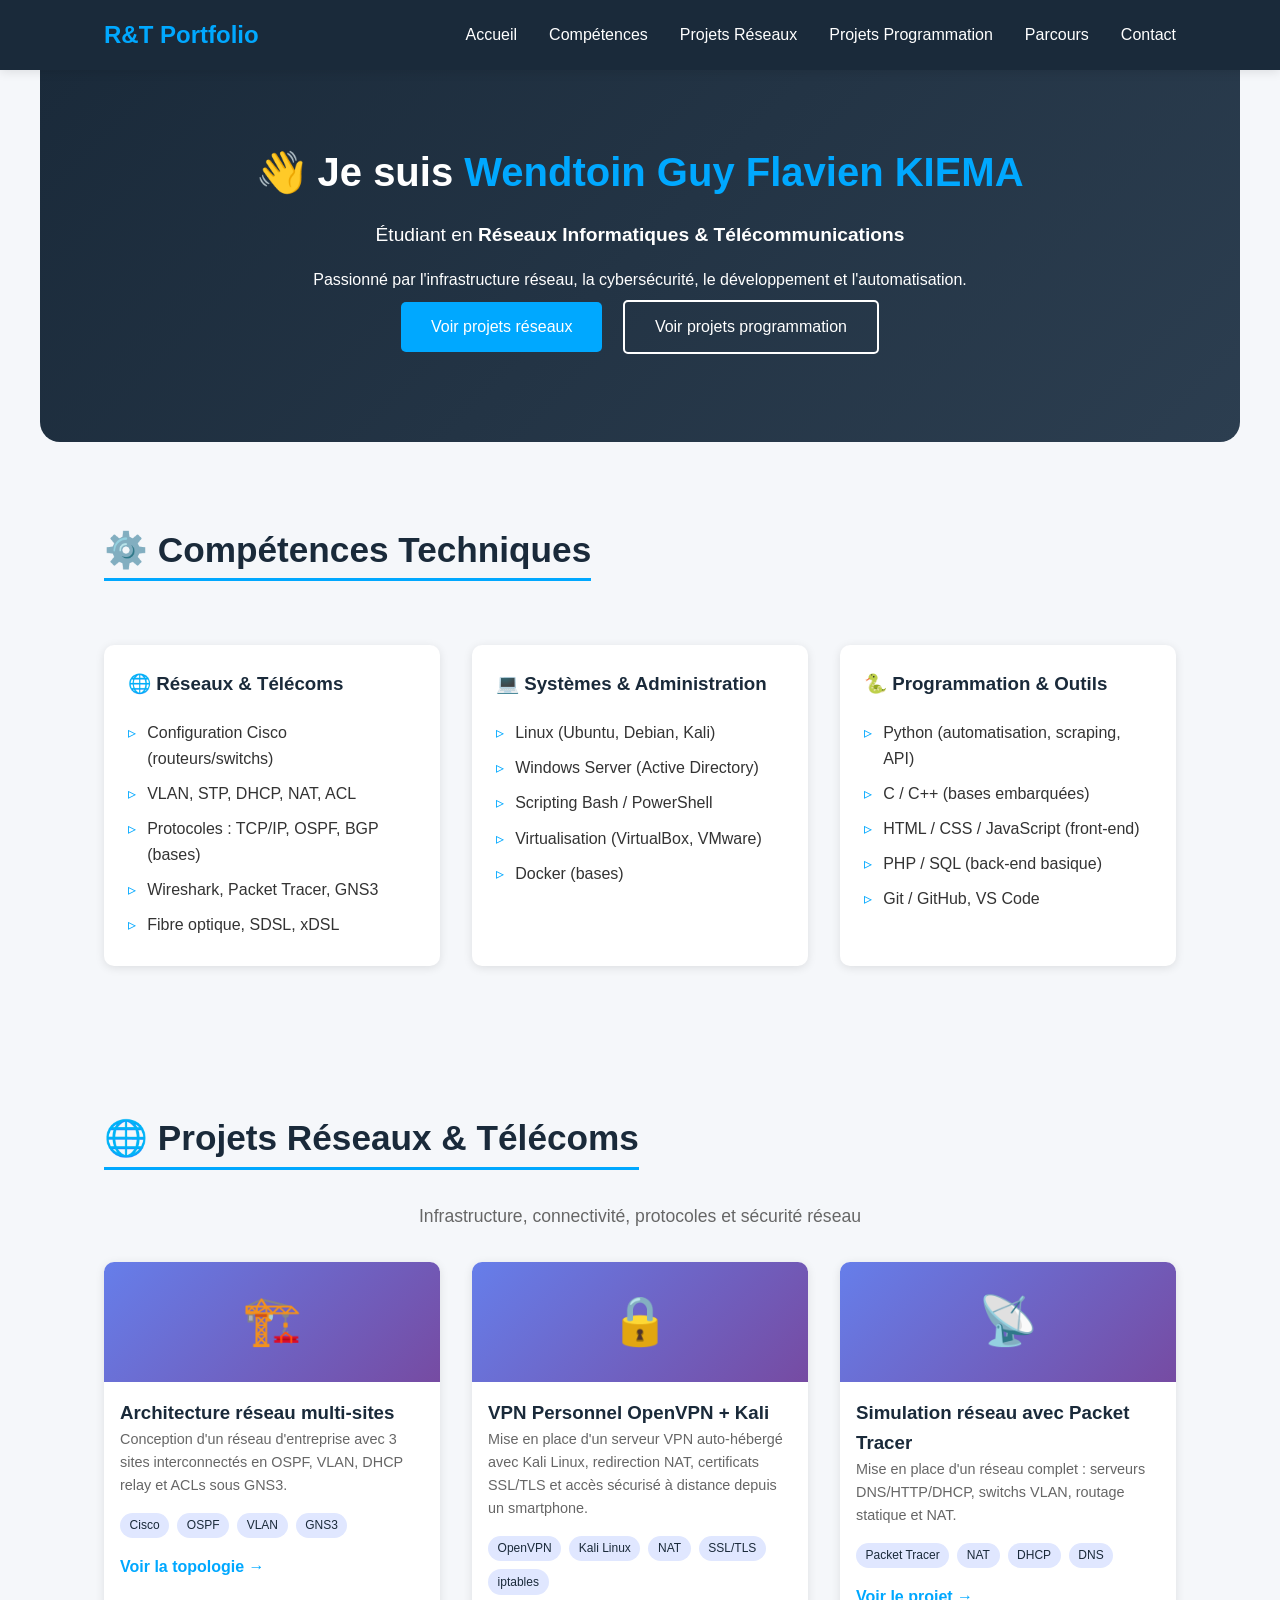
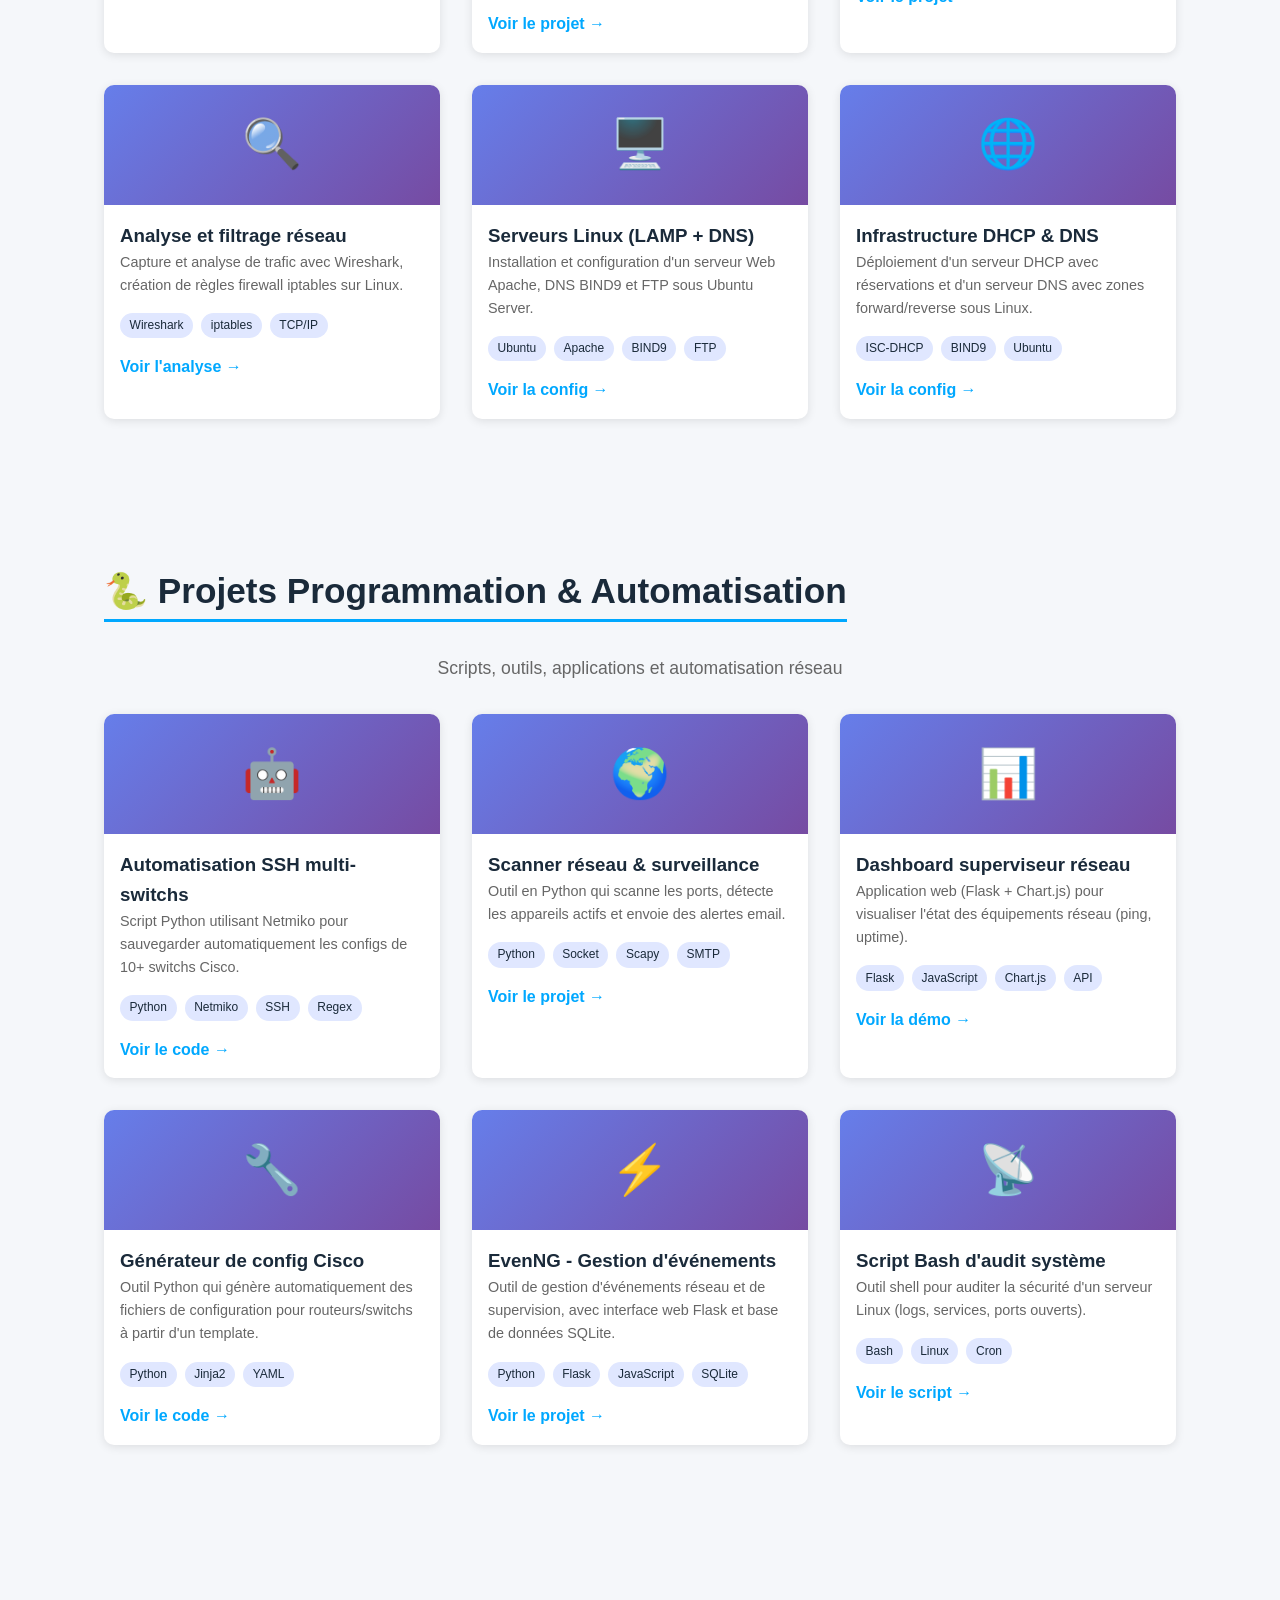
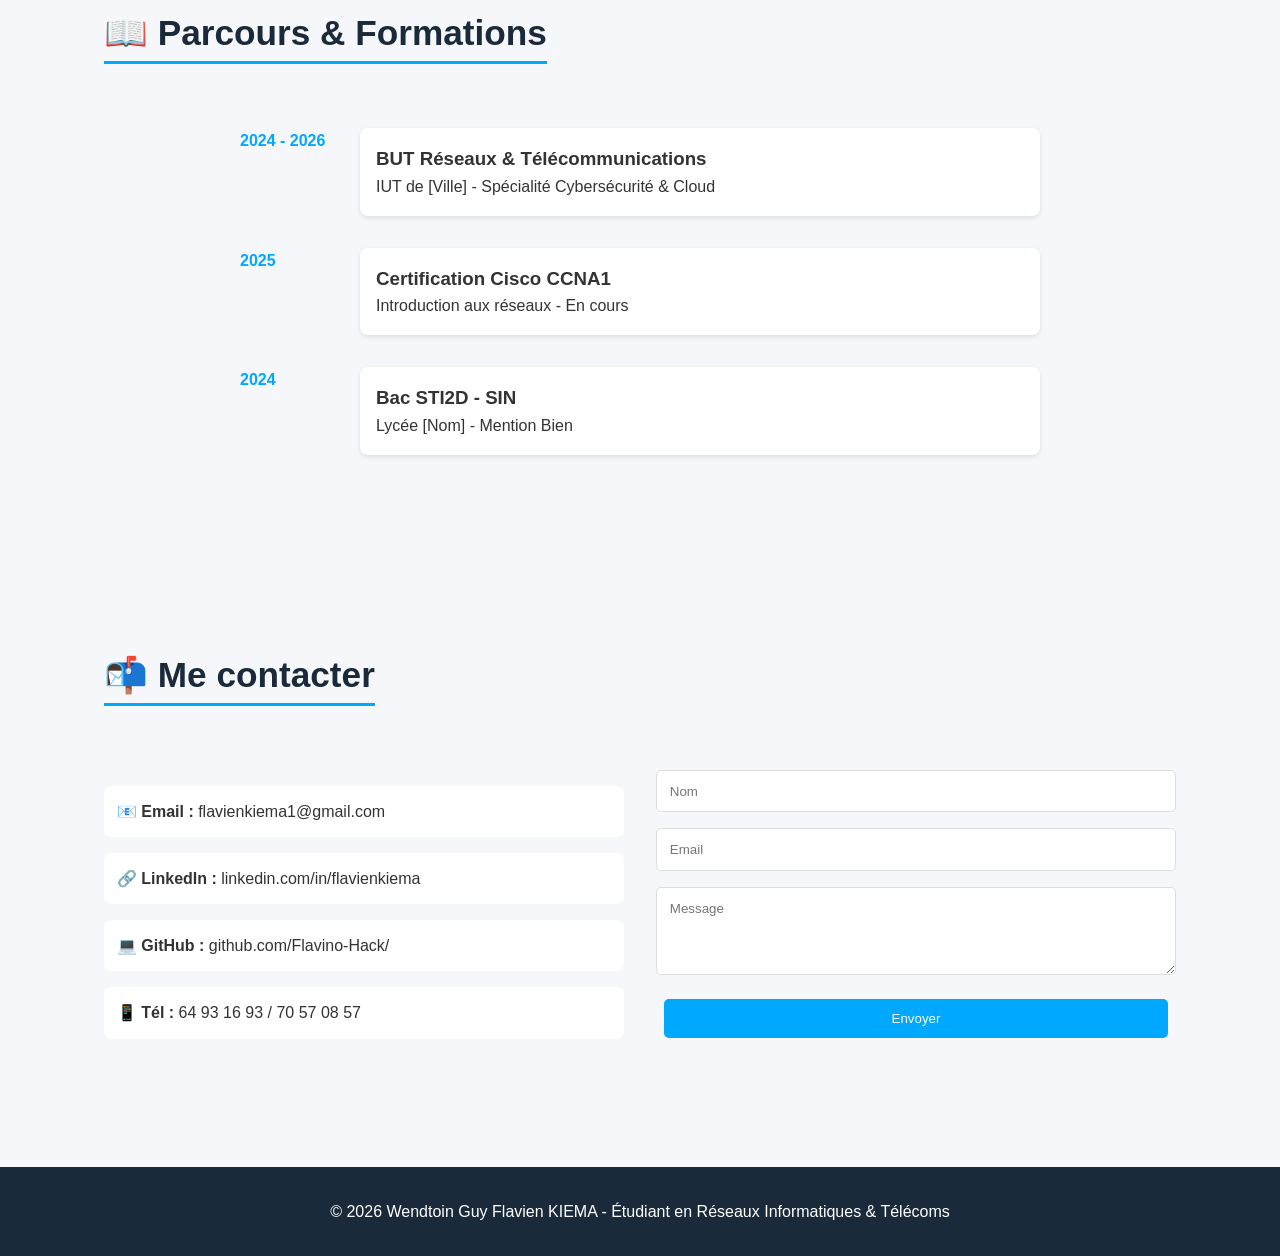
==== index.html @ b40fbb9f "Ajout du projet VPN personnel dans le portfolio" ====
<!DOCTYPE html>
<html lang="fr">
<head>
    <meta charset="UTF-8">
    <meta name="viewport" content="width=device-width, initial-scale=1.0">
    <meta name="description" content="Portfolio d'étudiant en Réseaux Informatiques et Télécommunications">
    <title>Mon Portfolio - Étudiant R&T</title>
    <link rel="stylesheet" href="css/style.css">
</head>
<body>
    <!-- En-tête / Navigation -->
    <header>
        <nav>
            <div class="logo">R&T Portfolio</div>
            <ul class="nav-links">
                <li><a href="#accueil">Accueil</a></li>
                <li><a href="#competences">Compétences</a></li>
                <li><a href="#projets-reseaux">Projets Réseaux</a></li>
                <li><a href="#projets-prog">Projets Programmation</a></li>
                <li><a href="#parcours">Parcours</a></li>
                <li><a href="#contact">Contact</a></li>
            </ul>
        </nav>
    </header>

    <!-- Section Accueil -->
    <section id="accueil" class="hero">
        <div class="hero-content">
            <h1>👋 Je suis <span class="highlight">Wendtoin Guy Flavien KIEMA</span></h1>
            <p class="tagline">Étudiant en <strong>Réseaux Informatiques & Télécommunications</strong></p>
            <p>Passionné par l'infrastructure réseau, la cybersécurité, le développement et l'automatisation.</p>
            <div class="cta-buttons">
                <a href="#projets-reseaux" class="btn btn-primary">Voir projets réseaux</a>
                <a href="#projets-prog" class="btn btn-secondary">Voir projets programmation</a>
            </div>
        </div>
    </section>

    <!-- Section Compétences -->
    <section id="competences">
        <h2>⚙️ Compétences Techniques</h2>
        <div class="skills-grid">
            <div class="skill-card">
                <h3>🌐 Réseaux & Télécoms</h3>
                <ul>
                    <li>Configuration Cisco (routeurs/switchs)</li>
                    <li>VLAN, STP, DHCP, NAT, ACL</li>
                    <li>Protocoles : TCP/IP, OSPF, BGP (bases)</li>
                    <li>Wireshark, Packet Tracer, GNS3</li>
                    <li>Fibre optique, SDSL, xDSL</li>
                </ul>
            </div>
            <div class="skill-card">
                <h3>💻 Systèmes & Administration</h3>
                <ul>
                    <li>Linux (Ubuntu, Debian, Kali)</li>
                    <li>Windows Server (Active Directory)</li>
                    <li>Scripting Bash / PowerShell</li>
                    <li>Virtualisation (VirtualBox, VMware)</li>
                    <li>Docker (bases)</li>
                </ul>
            </div>
            <div class="skill-card">
                <h3>🐍 Programmation & Outils</h3>
                <ul>
                    <li>Python (automatisation, scraping, API)</li>
                    <li>C / C++ (bases embarquées)</li>
                    <li>HTML / CSS / JavaScript (front-end)</li>
                    <li>PHP / SQL (back-end basique)</li>
                    <li>Git / GitHub, VS Code</li>
                </ul>
            </div>
        </div>
    </section>

    <!-- SECTION PROJETS RÉSEAUX -->
    <section id="projets-reseaux">
        <h2>🌐 Projets Réseaux & Télécoms</h2>
        <p class="section-subtitle">Infrastructure, connectivité, protocoles et sécurité réseau</p>
        
        <div class="projets-grid">
            <!-- Carte 1 : Architecture multi-sites -->
            <div class="projet-card">
                <div class="projet-image">🏗️</div>
                <h3>Architecture réseau multi-sites</h3>
                <p>Conception d'un réseau d'entreprise avec 3 sites interconnectés en OSPF, VLAN, DHCP relay et ACLs sous GNS3.</p>
                <div class="tech-tags">
                    <span>Cisco</span>
                    <span>OSPF</span>
                    <span>VLAN</span>
                    <span>GNS3</span>
                </div>
                <a href="projets/reseau-multi-sites/" class="btn-small">Voir la topologie →</a>
            </div>
            
            <!-- Carte 2 : VPN Personnel (NOUVEAU) -->
            <div class="projet-card">
                <div class="projet-image">🔒</div>
                <h3>VPN Personnel OpenVPN + Kali</h3>
                <p>Mise en place d'un serveur VPN auto-hébergé avec Kali Linux, redirection NAT, certificats SSL/TLS et accès sécurisé à distance depuis un smartphone.</p>
                <div class="tech-tags">
                    <span>OpenVPN</span>
                    <span>Kali Linux</span>
                    <span>NAT</span>
                    <span>SSL/TLS</span>
                    <span>iptables</span>
                </div>
                <a href="projets/vpn-personnel/" class="btn-small">Voir le projet →</a>
            </div>
            
            <!-- Carte 3 : Simulation Packet Tracer -->
            <div class="projet-card">
                <div class="projet-image">📡</div>
                <h3>Simulation réseau avec Packet Tracer</h3>
                <p>Mise en place d'un réseau complet : serveurs DNS/HTTP/DHCP, switchs VLAN, routage statique et NAT.</p>
                <div class="tech-tags">
                    <span>Packet Tracer</span>
                    <span>NAT</span>
                    <span>DHCP</span>
                    <span>DNS</span>
                </div>
                <a href="#" class="btn-small">Voir le projet →</a>
            </div>
            
            <!-- Carte 4 : Analyse et filtrage -->
            <div class="projet-card">
                <div class="projet-image">🔍</div>
                <h3>Analyse et filtrage réseau</h3>
                <p>Capture et analyse de trafic avec Wireshark, création de règles firewall iptables sur Linux.</p>
                <div class="tech-tags">
                    <span>Wireshark</span>
                    <span>iptables</span>
                    <span>TCP/IP</span>
                </div>
                <a href="#" class="btn-small">Voir l'analyse →</a>
            </div>

            <!-- Carte 5 : Serveurs Linux -->
            <div class="projet-card">
                <div class="projet-image">🖥️</div>
                <h3>Serveurs Linux (LAMP + DNS)</h3>
                <p>Installation et configuration d'un serveur Web Apache, DNS BIND9 et FTP sous Ubuntu Server.</p>
                <div class="tech-tags">
                    <span>Ubuntu</span>
                    <span>Apache</span>
                    <span>BIND9</span>
                    <span>FTP</span>
                </div>
                <a href="#" class="btn-small">Voir la config →</a>
            </div>

            <!-- Carte 6 : Infrastructure DHCP/DNS (Nouvelle) -->
            <div class="projet-card">
                <div class="projet-image">🌐</div>
                <h3>Infrastructure DHCP & DNS</h3>
                <p>Déploiement d'un serveur DHCP avec réservations et d'un serveur DNS avec zones forward/reverse sous Linux.</p>
                <div class="tech-tags">
                    <span>ISC-DHCP</span>
                    <span>BIND9</span>
                    <span>Ubuntu</span>
                </div>
                <a href="#" class="btn-small">Voir la config →</a>
            </div>
        </div>
    </section>

    <!-- SECTION PROJETS PROGRAMMATION -->
    <section id="projets-prog">
        <h2>🐍 Projets Programmation & Automatisation</h2>
        <p class="section-subtitle">Scripts, outils, applications et automatisation réseau</p>
        
        <div class="projets-grid">
            <div class="projet-card">
                <div class="projet-image">🤖</div>
                <h3>Automatisation SSH multi-switchs</h3>
                <p>Script Python utilisant Netmiko pour sauvegarder automatiquement les configs de 10+ switchs Cisco.</p>
                <div class="tech-tags">
                    <span>Python</span>
                    <span>Netmiko</span>
                    <span>SSH</span>
                    <span>Regex</span>
                </div>
                <a href="#" class="btn-small">Voir le code →</a>
            </div>
            
            <div class="projet-card">
                <div class="projet-image">🌍</div>
                <h3>Scanner réseau & surveillance</h3>
                <p>Outil en Python qui scanne les ports, détecte les appareils actifs et envoie des alertes email.</p>
                <div class="tech-tags">
                    <span>Python</span>
                    <span>Socket</span>
                    <span>Scapy</span>
                    <span>SMTP</span>
                </div>
                <a href="#" class="btn-small">Voir le projet →</a>
            </div>
            
            <div class="projet-card">
                <div class="projet-image">📊</div>
                <h3>Dashboard superviseur réseau</h3>
                <p>Application web (Flask + Chart.js) pour visualiser l'état des équipements réseau (ping, uptime).</p>
                <div class="tech-tags">
                    <span>Flask</span>
                    <span>JavaScript</span>
                    <span>Chart.js</span>
                    <span>API</span>
                </div>
                <a href="#" class="btn-small">Voir la démo →</a>
            </div>

            <div class="projet-card">
                <div class="projet-image">🔧</div>
                <h3>Générateur de config Cisco</h3>
                <p>Outil Python qui génère automatiquement des fichiers de configuration pour routeurs/switchs à partir d'un template.</p>
                <div class="tech-tags">
                    <span>Python</span>
                    <span>Jinja2</span>
                    <span>YAML</span>
                </div>
                <a href="#" class="btn-small">Voir le code →</a>
            </div>

            <div class="projet-card">
                <div class="projet-image">⚡</div>
                <h3>EvenNG - Gestion d'événements</h3>
                <p>Outil de gestion d'événements réseau et de supervision, avec interface web Flask et base de données SQLite.</p>
                <div class="tech-tags">
                    <span>Python</span>
                    <span>Flask</span>
                    <span>JavaScript</span>
                    <span>SQLite</span>
                </div>
                <a href="projets/evenng/" class="btn-small">Voir le projet →</a>
            </div>

            <div class="projet-card">
                <div class="projet-image">📡</div>
                <h3>Script Bash d'audit système</h3>
                <p>Outil shell pour auditer la sécurité d'un serveur Linux (logs, services, ports ouverts).</p>
                <div class="tech-tags">
                    <span>Bash</span>
                    <span>Linux</span>
                    <span>Cron</span>
                </div>
                <a href="#" class="btn-small">Voir le script →</a>
            </div>
        </div>
    </section>

    <!-- Section Parcours -->
    <section id="parcours">
        <h2>📖 Parcours & Formations</h2>
        <div class="timeline">
            <div class="timeline-item">
                <div class="timeline-date">2024 - 2026</div>
                <div class="timeline-content">
                    <h3>BUT Réseaux & Télécommunications</h3>
                    <p>IUT de [Ville] - Spécialité Cybersécurité & Cloud</p>
                </div>
            </div>
            <div class="timeline-item">
                <div class="timeline-date">2025</div>
                <div class="timeline-content">
                    <h3>Certification Cisco CCNA1</h3>
                    <p>Introduction aux réseaux - En cours</p>
                </div>
            </div>
            <div class="timeline-item">
                <div class="timeline-date">2024</div>
                <div class="timeline-content">
                    <h3>Bac STI2D - SIN</h3>
                    <p>Lycée [Nom] - Mention Bien</p>
                </div>
            </div>
        </div>
    </section>

    <!-- Section Contact -->
    <section id="contact">
        <h2>📬 Me contacter</h2>
        <div class="contact-container">
            <div class="contact-info">
                <p>📧 <strong>Email :</strong> flavienkiema1@gmail.com</p>
                <p>🔗 <strong>LinkedIn :</strong> linkedin.com/in/flavienkiema</p>
                <p>💻 <strong>GitHub :</strong> github.com/Flavino-Hack/</p>
                <p>📱 <strong>Tél :</strong> 64 93 16 93 / 70 57 08 57</p>
            </div>
            <form class="contact-form">
                <input type="text" placeholder="Nom" required>
                <input type="email" placeholder="Email" required>
                <textarea placeholder="Message" rows="4" required></textarea>
                <button type="submit" class="btn btn-primary">Envoyer</button>
            </form>
        </div>
    </section>

    <!-- Pied de page -->
    <footer>
        <p>© 2026 Wendtoin Guy Flavien KIEMA - Étudiant en Réseaux Informatiques & Télécoms</p>
    </footer>
    
    <script src="js/main.js"></script>
</body>
</html>
---- css/style.css ----
* {
    margin: 0;
    padding: 0;
    box-sizing: border-box;
}

body {
    font-family: 'Segoe UI', Tahoma, Geneva, Verdana, sans-serif;
    line-height: 1.6;
    color: #333;
    background-color: #f5f7fa;
}

/* Navigation */
header {
    background: #1a2a3a;
    color: white;
    position: fixed;
    width: 100%;
    top: 0;
    z-index: 100;
    box-shadow: 0 2px 10px rgba(0,0,0,0.1);
}

nav {
    display: flex;
    justify-content: space-between;
    align-items: center;
    padding: 1rem 5%;
    max-width: 1200px;
    margin: 0 auto;
}

.logo {
    font-size: 1.5rem;
    font-weight: bold;
    color: #00a8ff;
}

.nav-links {
    display: flex;
    list-style: none;
    gap: 2rem;
}

.nav-links a {
    color: white;
    text-decoration: none;
    transition: color 0.3s;
}

.nav-links a:hover {
    color: #00a8ff;
}

/* Sections générales */
section {
    padding: 5rem 5%;
    max-width: 1200px;
    margin: 0 auto;
}

h2 {
    font-size: 2.2rem;
    margin-bottom: 2rem;
    text-align: center;
    color: #1a2a3a;
    border-bottom: 3px solid #00a8ff;
    display: inline-block;
    width: auto;
}

/* Hero section */
.hero {
    background: linear-gradient(135deg, #1a2a3a 0%, #2c3e50 100%);
    color: white;
    text-align: center;
    margin-top: 60px;
    border-radius: 0 0 20px 20px;
}

.hero-content {
    max-width: 800px;
    margin: 0 auto;
}

.hero h1 {
    font-size: 2.5rem;
    margin-bottom: 1rem;
}

.highlight {
    color: #00a8ff;
}

.tagline {
    font-size: 1.2rem;
    margin-bottom: 1rem;
}

/* Boutons */
.btn {
    display: inline-block;
    padding: 12px 30px;
    border-radius: 5px;
    text-decoration: none;
    margin: 0.5rem;
    transition: transform 0.3s;
}

.btn:hover {
    transform: translateY(-2px);
}

.btn-primary {
    background: #00a8ff;
    color: white;
}

.btn-secondary {
    background: transparent;
    color: white;
    border: 2px solid white;
}

.btn-small {
    display: inline-block;
    margin-top: 1rem;
    color: #00a8ff;
    text-decoration: none;
    font-weight: bold;
}

/* Grille compétences */
.skills-grid {
    display: grid;
    grid-template-columns: repeat(auto-fit, minmax(300px, 1fr));
    gap: 2rem;
    margin-top: 2rem;
}

.skill-card {
    background: white;
    padding: 1.5rem;
    border-radius: 10px;
    box-shadow: 0 2px 10px rgba(0,0,0,0.1);
    transition: transform 0.3s;
}

.skill-card:hover {
    transform: translateY(-5px);
}

.skill-card h3 {
    margin-bottom: 1rem;
    color: #1a2a3a;
}

.skill-card ul {
    list-style: none;
    padding-left: 0;
}

.skill-card li {
    padding: 0.3rem 0;
    padding-left: 1.2rem;
    position: relative;
}

.skill-card li:before {
    content: "▹";
    position: absolute;
    left: 0;
    color: #00a8ff;
}

/* Projets */
.projets-grid {
    display: grid;
    grid-template-columns: repeat(auto-fit, minmax(300px, 1fr));
    gap: 2rem;
    margin-top: 2rem;
}

.projet-card {
    background: white;
    border-radius: 10px;
    overflow: hidden;
    box-shadow: 0 2px 10px rgba(0,0,0,0.1);
    transition: transform 0.3s;
}

.projet-card:hover {
    transform: translateY(-5px);
}

.projet-image {
    background: linear-gradient(135deg, #667eea 0%, #764ba2 100%);
    height: 120px;
    display: flex;
    align-items: center;
    justify-content: center;
    font-size: 3rem;
}

.projet-card h3 {
    padding: 1rem 1rem 0;
    color: #1a2a3a;
}

.projet-card p {
    padding: 0 1rem;
    color: #666;
    font-size: 0.9rem;
}

.tech-tags {
    padding: 1rem;
    display: flex;
    gap: 0.5rem;
    flex-wrap: wrap;
}

.tech-tags span {
    background: #e0e7ff;
    color: #1a2a3a;
    padding: 0.2rem 0.6rem;
    border-radius: 15px;
    font-size: 0.75rem;
}

.projet-card .btn-small {
    margin: 0 1rem 1rem;
    display: inline-block;
}

/* Timeline parcours */
.timeline {
    position: relative;
    max-width: 800px;
    margin: 2rem auto;
}

.timeline-item {
    display: flex;
    margin-bottom: 2rem;
}

.timeline-date {
    min-width: 120px;
    font-weight: bold;
    color: #00a8ff;
}

.timeline-content {
    background: white;
    padding: 1rem;
    border-radius: 8px;
    box-shadow: 0 2px 5px rgba(0,0,0,0.1);
    flex: 1;
}

/* Contact */
.contact-container {
    display: grid;
    grid-template-columns: 1fr 1fr;
    gap: 2rem;
    margin-top: 2rem;
}

.contact-info p {
    margin: 1rem 0;
    padding: 0.8rem;
    background: white;
    border-radius: 8px;
}

.contact-form {
    display: flex;
    flex-direction: column;
    gap: 1rem;
}

.contact-form input,
.contact-form textarea {
    padding: 0.8rem;
    border: 1px solid #ddd;
    border-radius: 5px;
    font-family: inherit;
}

.contact-form button {
    cursor: pointer;
    border: none;
}

/* Footer */
footer {
    text-align: center;
    padding: 2rem;
    background: #1a2a3a;
    color: white;
    margin-top: 2rem;
}

/* Responsive */
@media (max-width: 768px) {
    .nav-links {
        display: none;
    }
    
    .hero h1 {
        font-size: 1.8rem;
    }
    
    .contact-container {
        grid-template-columns: 1fr;
    }
    
    .timeline-item {
        flex-direction: column;
    }
    
    .timeline-date {
        margin-bottom: 0.5rem;
    }
}
/* Style pour les sous-titres de section */
.section-subtitle {
    text-align: center;
    color: #666;
    margin-bottom: 2rem;
    font-size: 1.1rem;
}

/* Ajouter un peu d'espace entre les sections */
#projets-reseaux, #projets-prog {
    padding-top: 4rem;
}

/* Effet spécial au survol des projets */
.projet-card .btn-small {
    transition: all 0.3s;
}

.projet-card:hover .btn-small {
    padding-left: 1.5rem;
}

/* Navigation plus fluide */
html {
    scroll-behavior: smooth;
}

/* Responsive pour petits écrans */
@media (max-width: 768px) {
    .projet-card h3 {
        font-size: 1.1rem;
    }
}
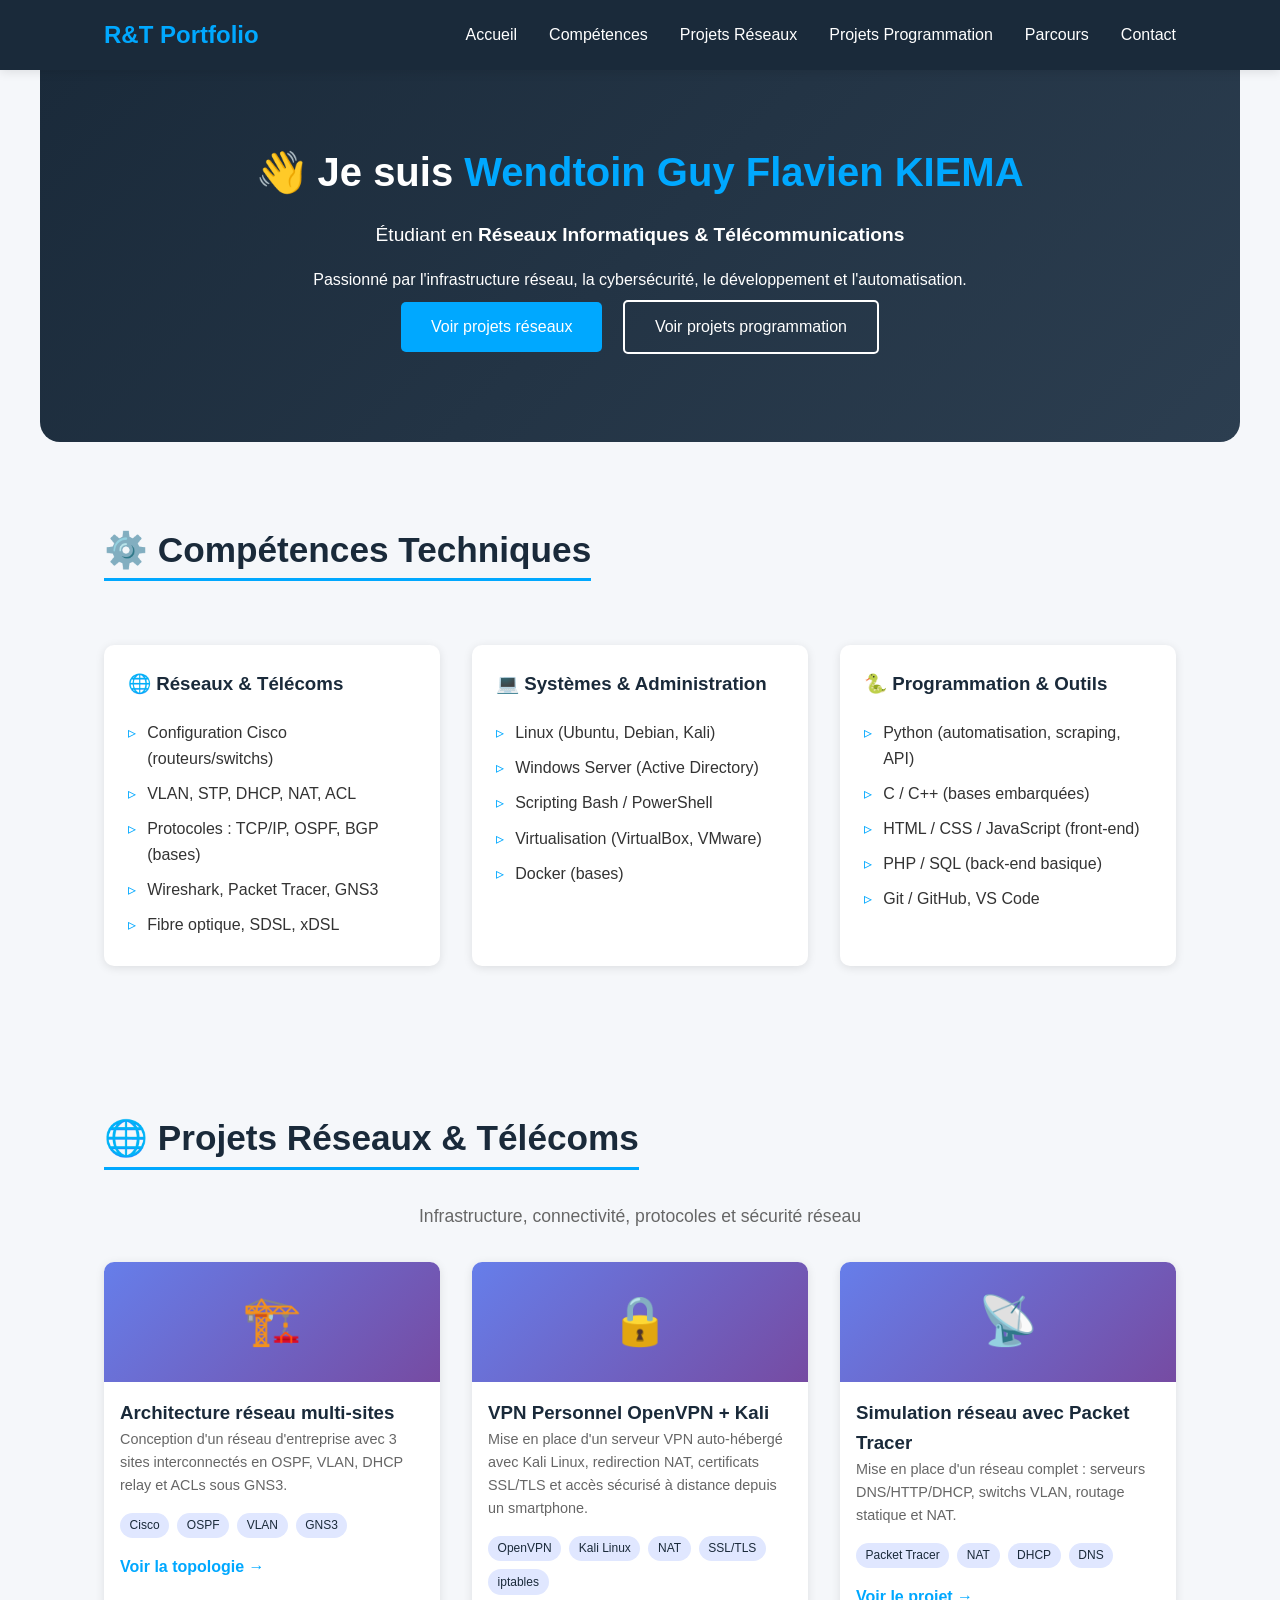
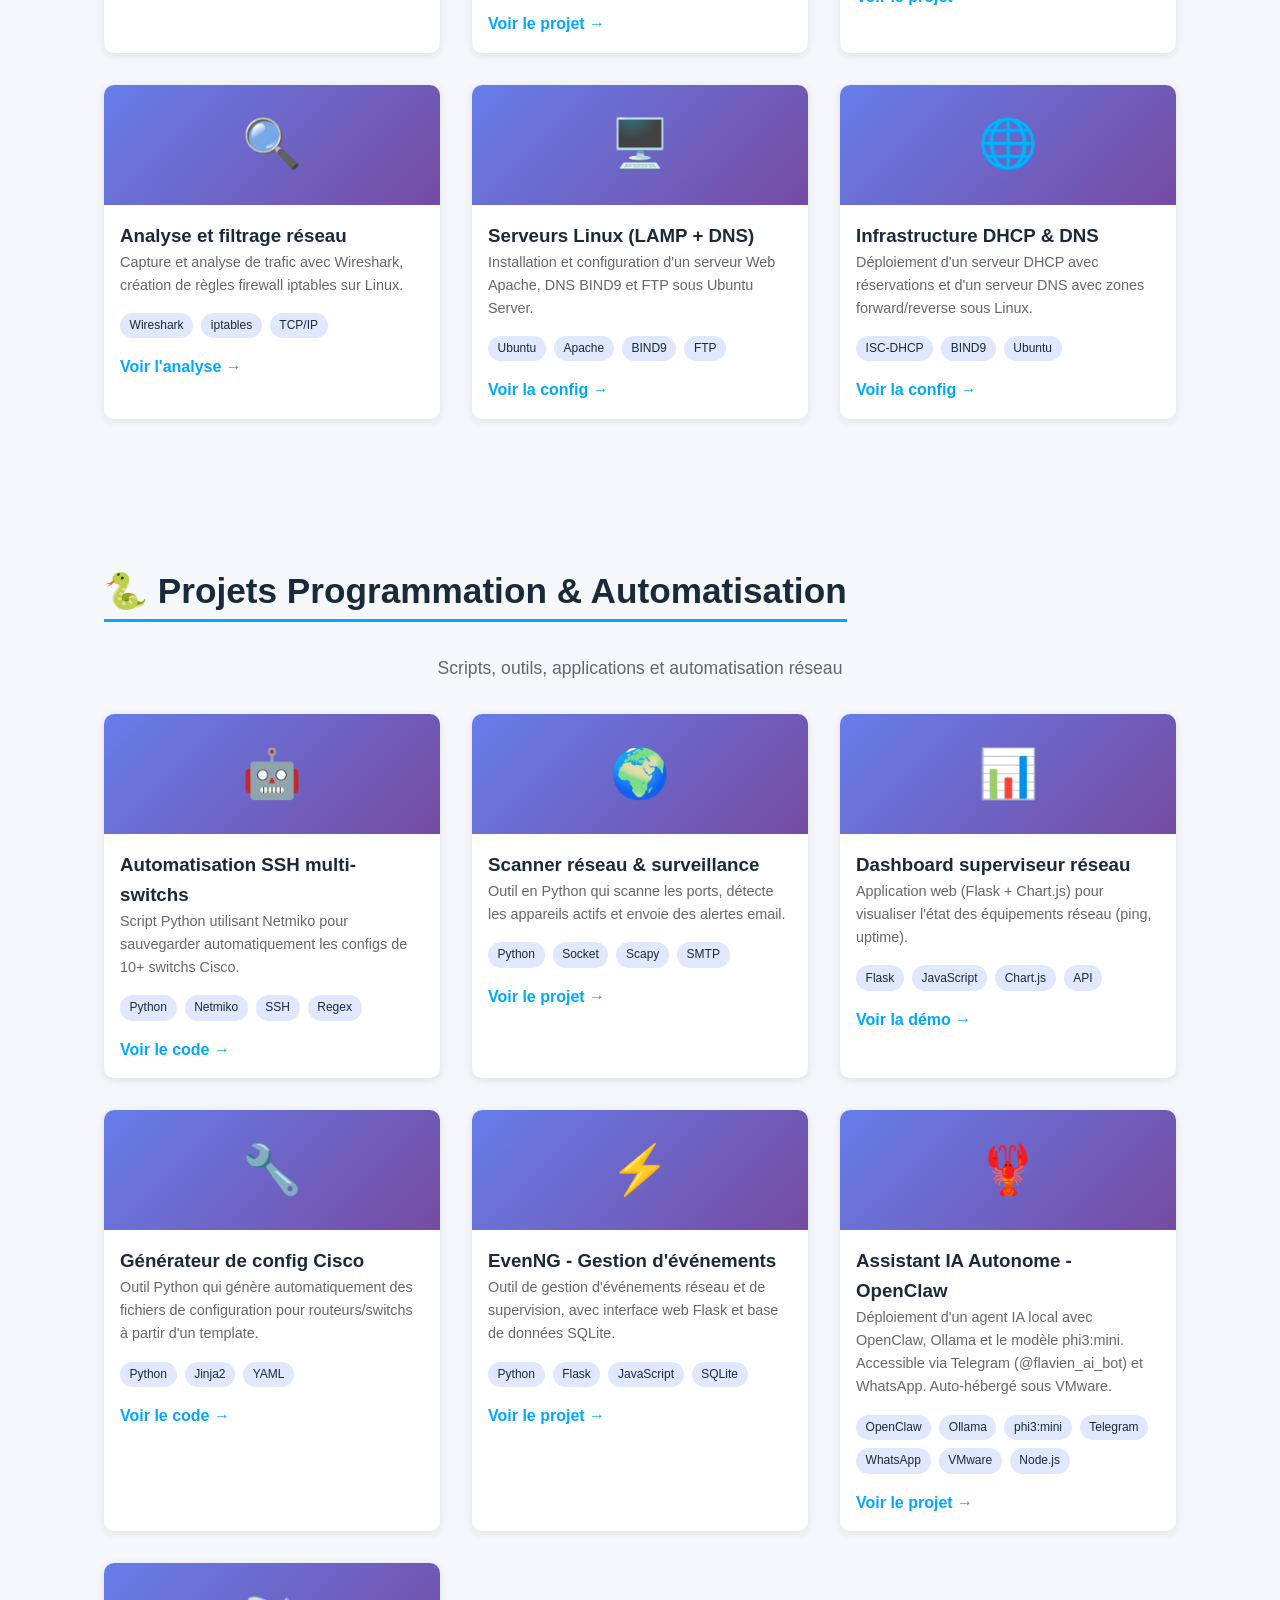
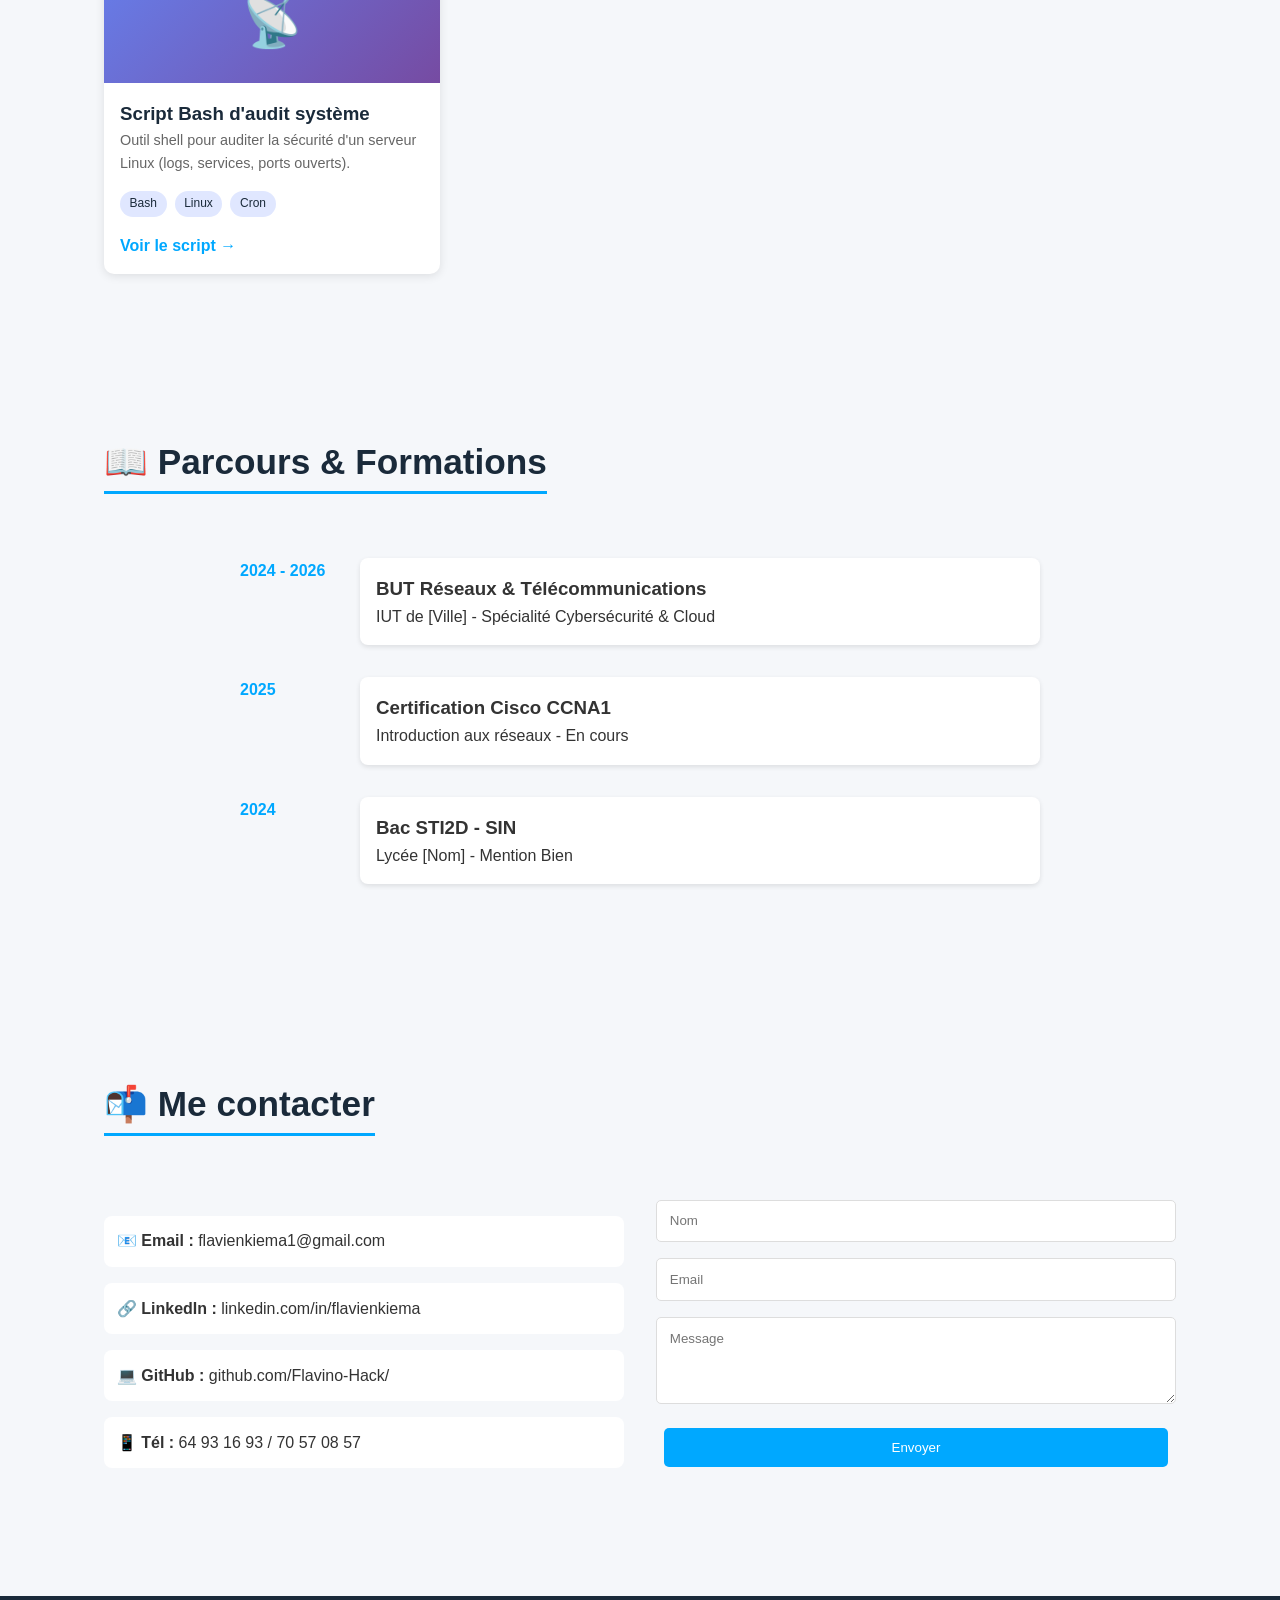
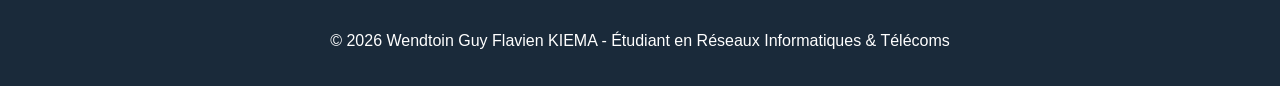
==== commit 51201028: "Ajout du projet OpenClaw - Assistant IA Autonome" ====
--- a/index.html
+++ b/index.html
@@ -93,7 +93,7 @@
                 <a href="projets/reseau-multi-sites/" class="btn-small">Voir la topologie →</a>
             </div>
             
-            <!-- Carte 2 : VPN Personnel (NOUVEAU) -->
+            <!-- Carte 2 : VPN Personnel -->
             <div class="projet-card">
                 <div class="projet-image">🔒</div>
                 <h3>VPN Personnel OpenVPN + Kali</h3>
@@ -149,7 +149,7 @@
                 <a href="#" class="btn-small">Voir la config →</a>
             </div>
 
-            <!-- Carte 6 : Infrastructure DHCP/DNS (Nouvelle) -->
+            <!-- Carte 6 : Infrastructure DHCP/DNS -->
             <div class="projet-card">
                 <div class="projet-image">🌐</div>
                 <h3>Infrastructure DHCP & DNS</h3>
@@ -232,6 +232,28 @@
                     <span>SQLite</span>
                 </div>
                 <a href="projets/evenng/" class="btn-small">Voir le projet →</a>
+            </div>
+
+            <!-- ===================== -->
+            <!-- NOUVELLE CARTE OPENCLAW -->
+            <!-- ===================== -->
+            <div class="projet-card">
+                <div class="projet-image">🦞</div>
+                <h3>Assistant IA Autonome - OpenClaw</h3>
+                <p>
+                    Déploiement d'un agent IA local avec OpenClaw, Ollama et le modèle phi3:mini.
+                    Accessible via Telegram (@flavien_ai_bot) et WhatsApp. Auto-hébergé sous VMware.
+                </p>
+                <div class="tech-tags">
+                    <span>OpenClaw</span>
+                    <span>Ollama</span>
+                    <span>phi3:mini</span>
+                    <span>Telegram</span>
+                    <span>WhatsApp</span>
+                    <span>VMware</span>
+                    <span>Node.js</span>
+                </div>
+                <a href="projets/openclaw-assistant/" class="btn-small">Voir le projet →</a>
             </div>
 
             <div class="projet-card">
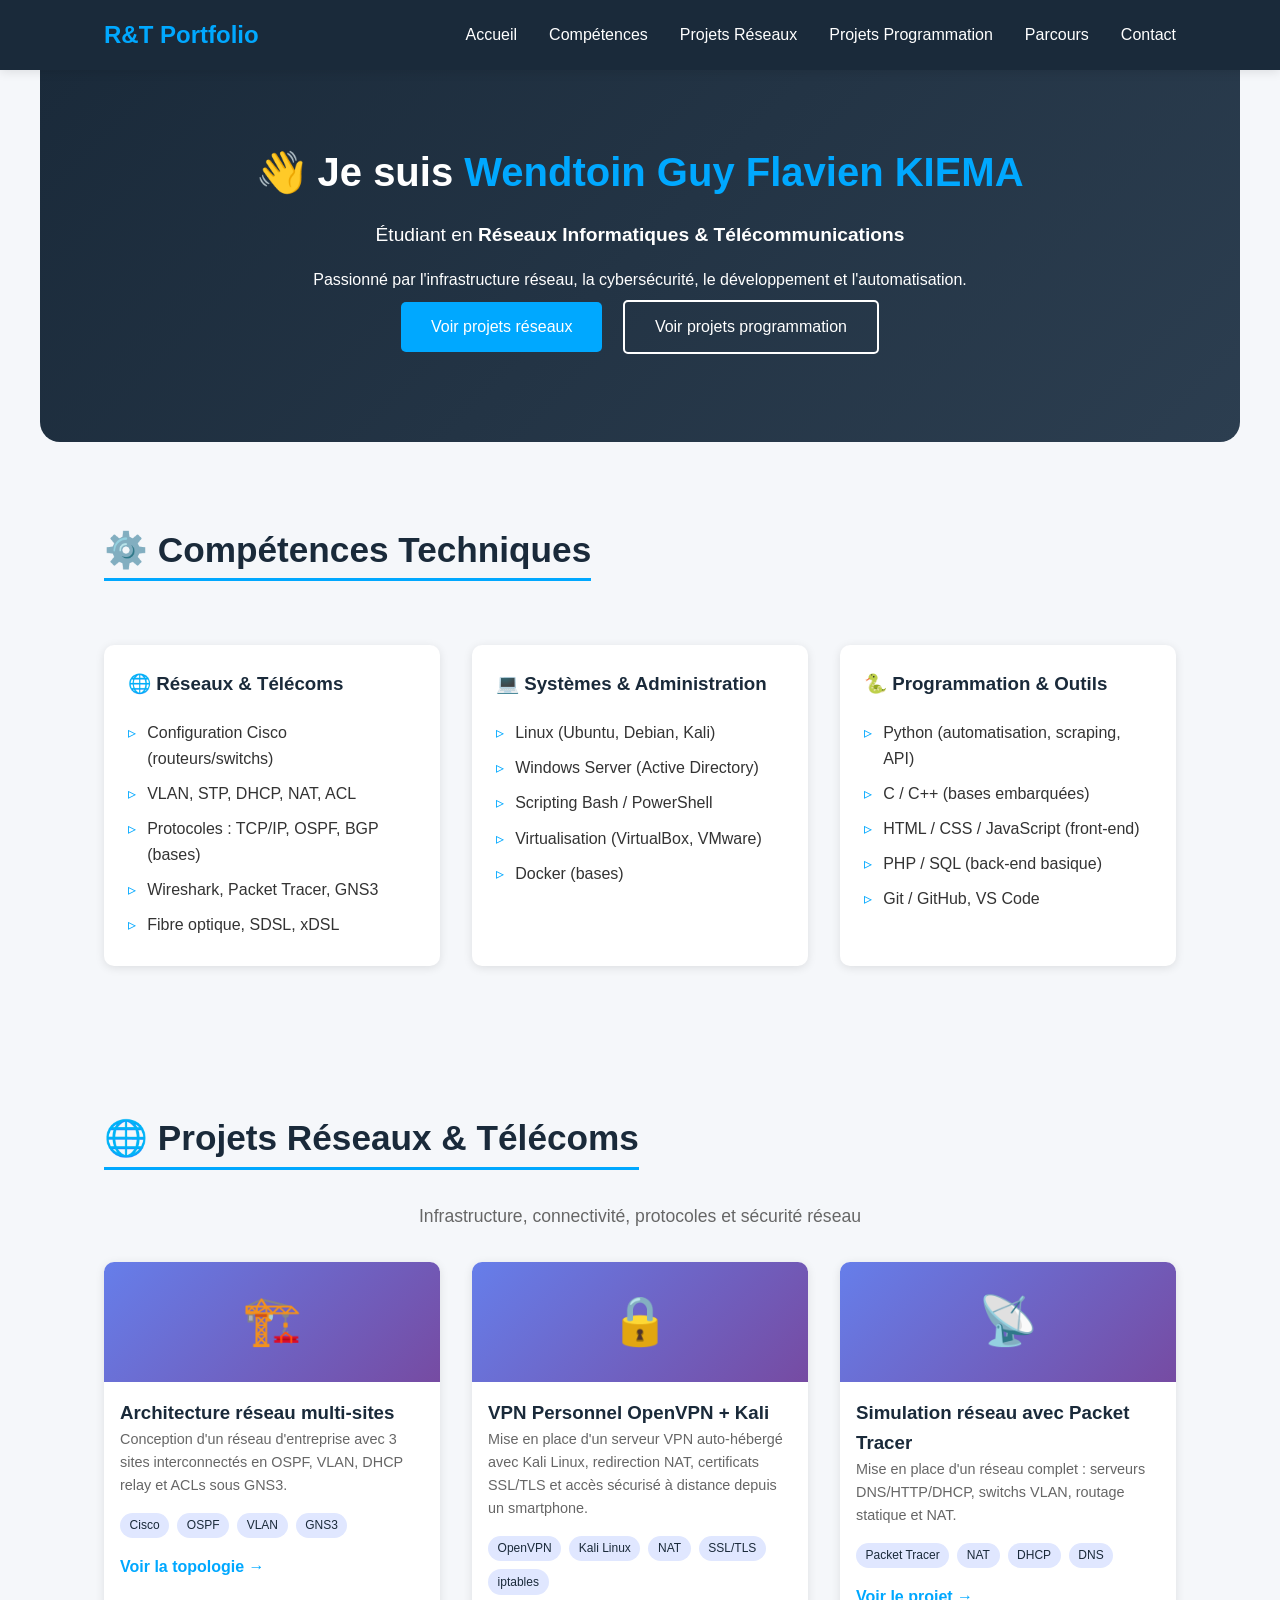
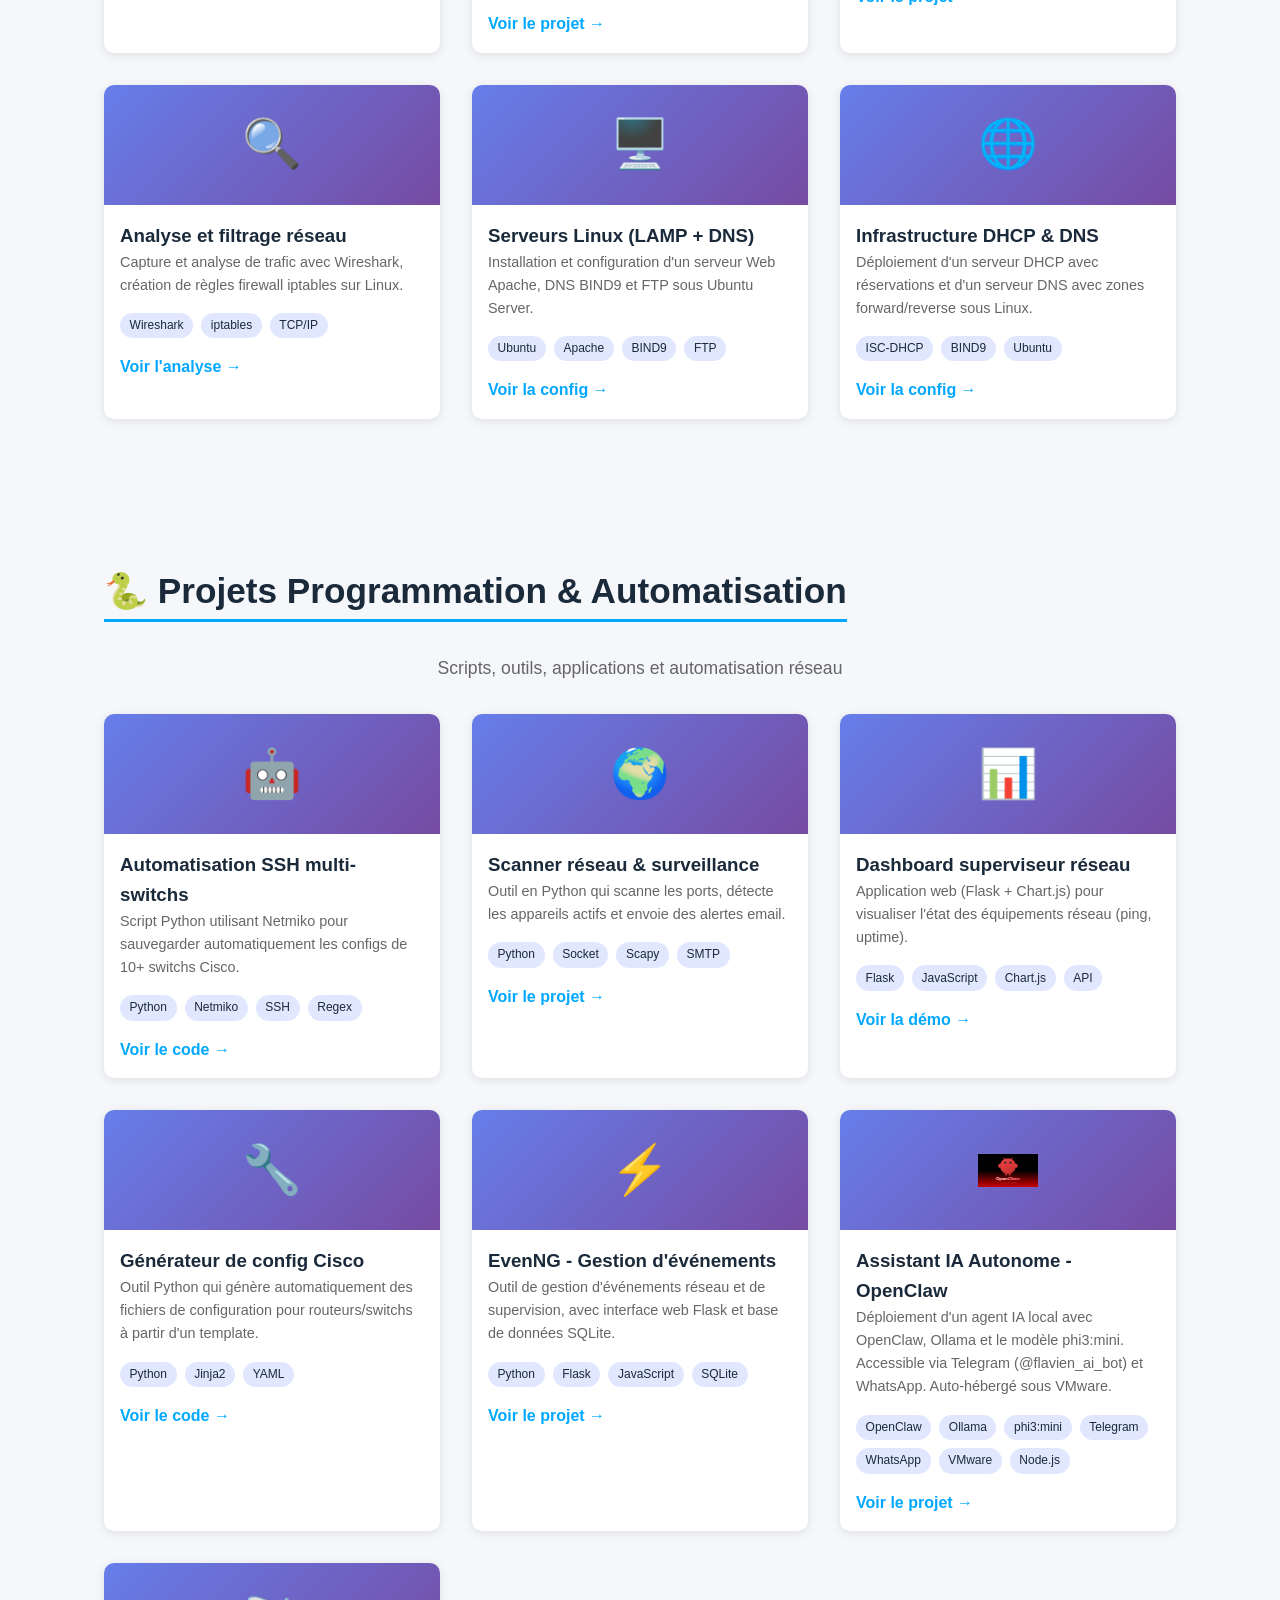
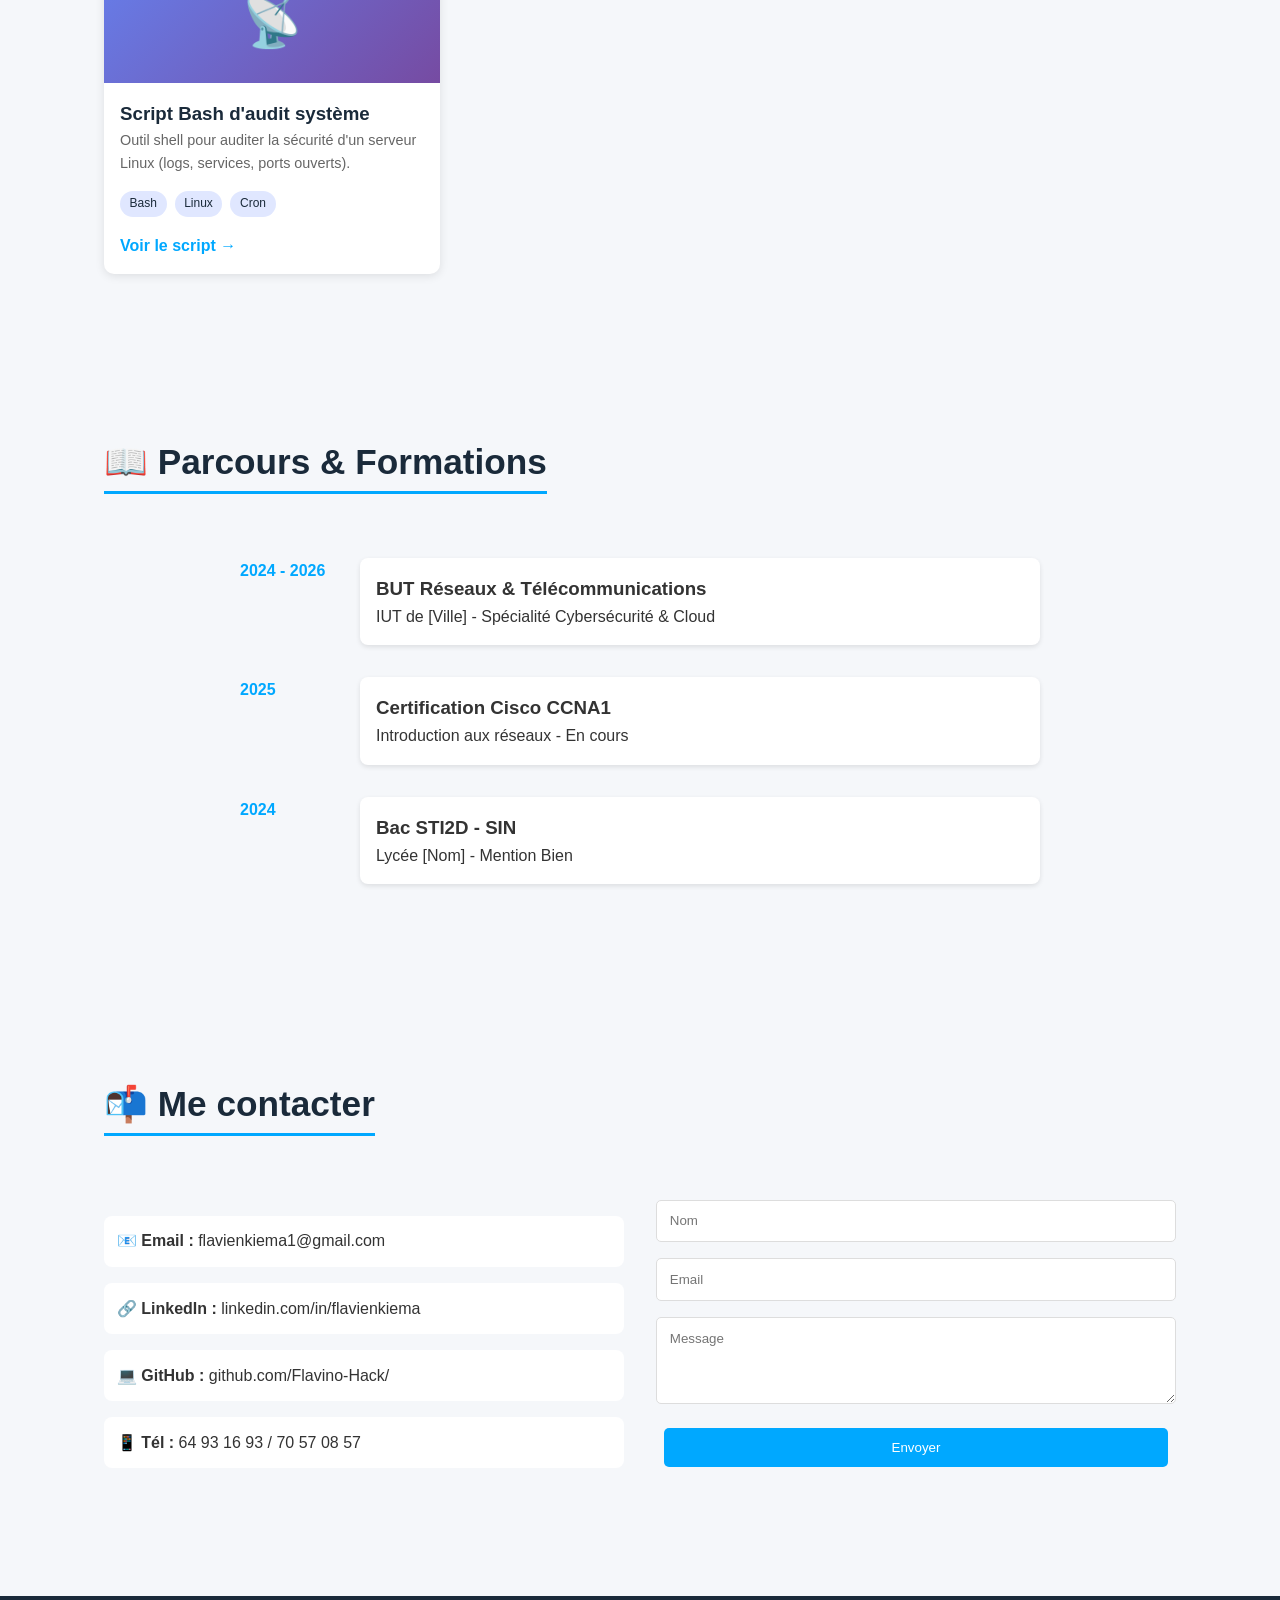
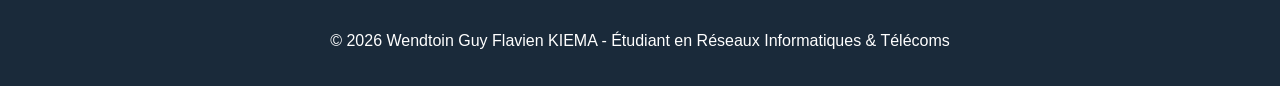
==== commit e49c0042: "Ajout du projet OpenClaw - Assistant IA Autonome" ====
--- a/index.html
+++ b/index.html
@@ -235,10 +235,12 @@
             </div>
 
             <!-- ===================== -->
-            <!-- NOUVELLE CARTE OPENCLAW -->
+            <!-- CARTE OPENCLAW AVEC LOGO -->
             <!-- ===================== -->
             <div class="projet-card">
-                <div class="projet-image">🦞</div>
+                <div class="projet-image">
+                    <img src="images/projets/openclaw-assistant/logo_openclaw.png" alt="Logo OpenClaw" style="width:60px; height:60px; object-fit:contain;">
+                </div>
                 <h3>Assistant IA Autonome - OpenClaw</h3>
                 <p>
                     Déploiement d'un agent IA local avec OpenClaw, Ollama et le modèle phi3:mini.
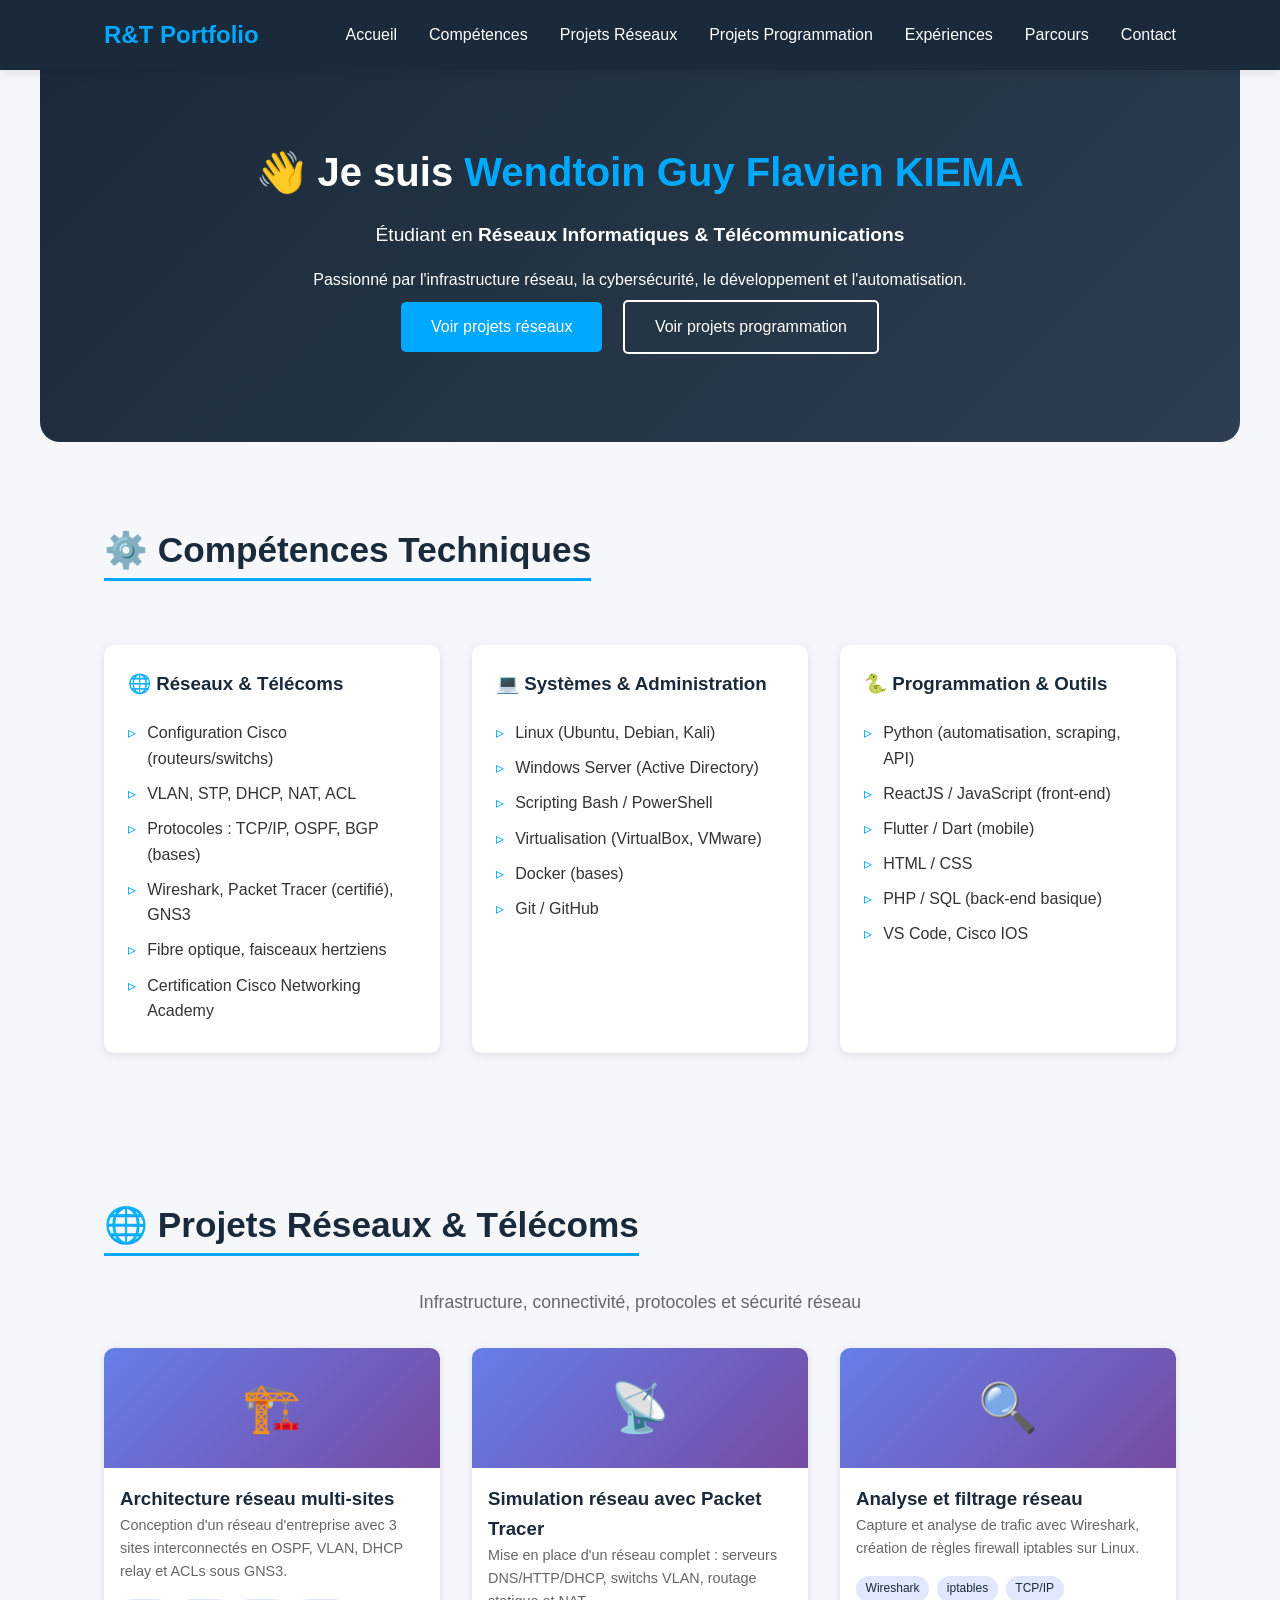
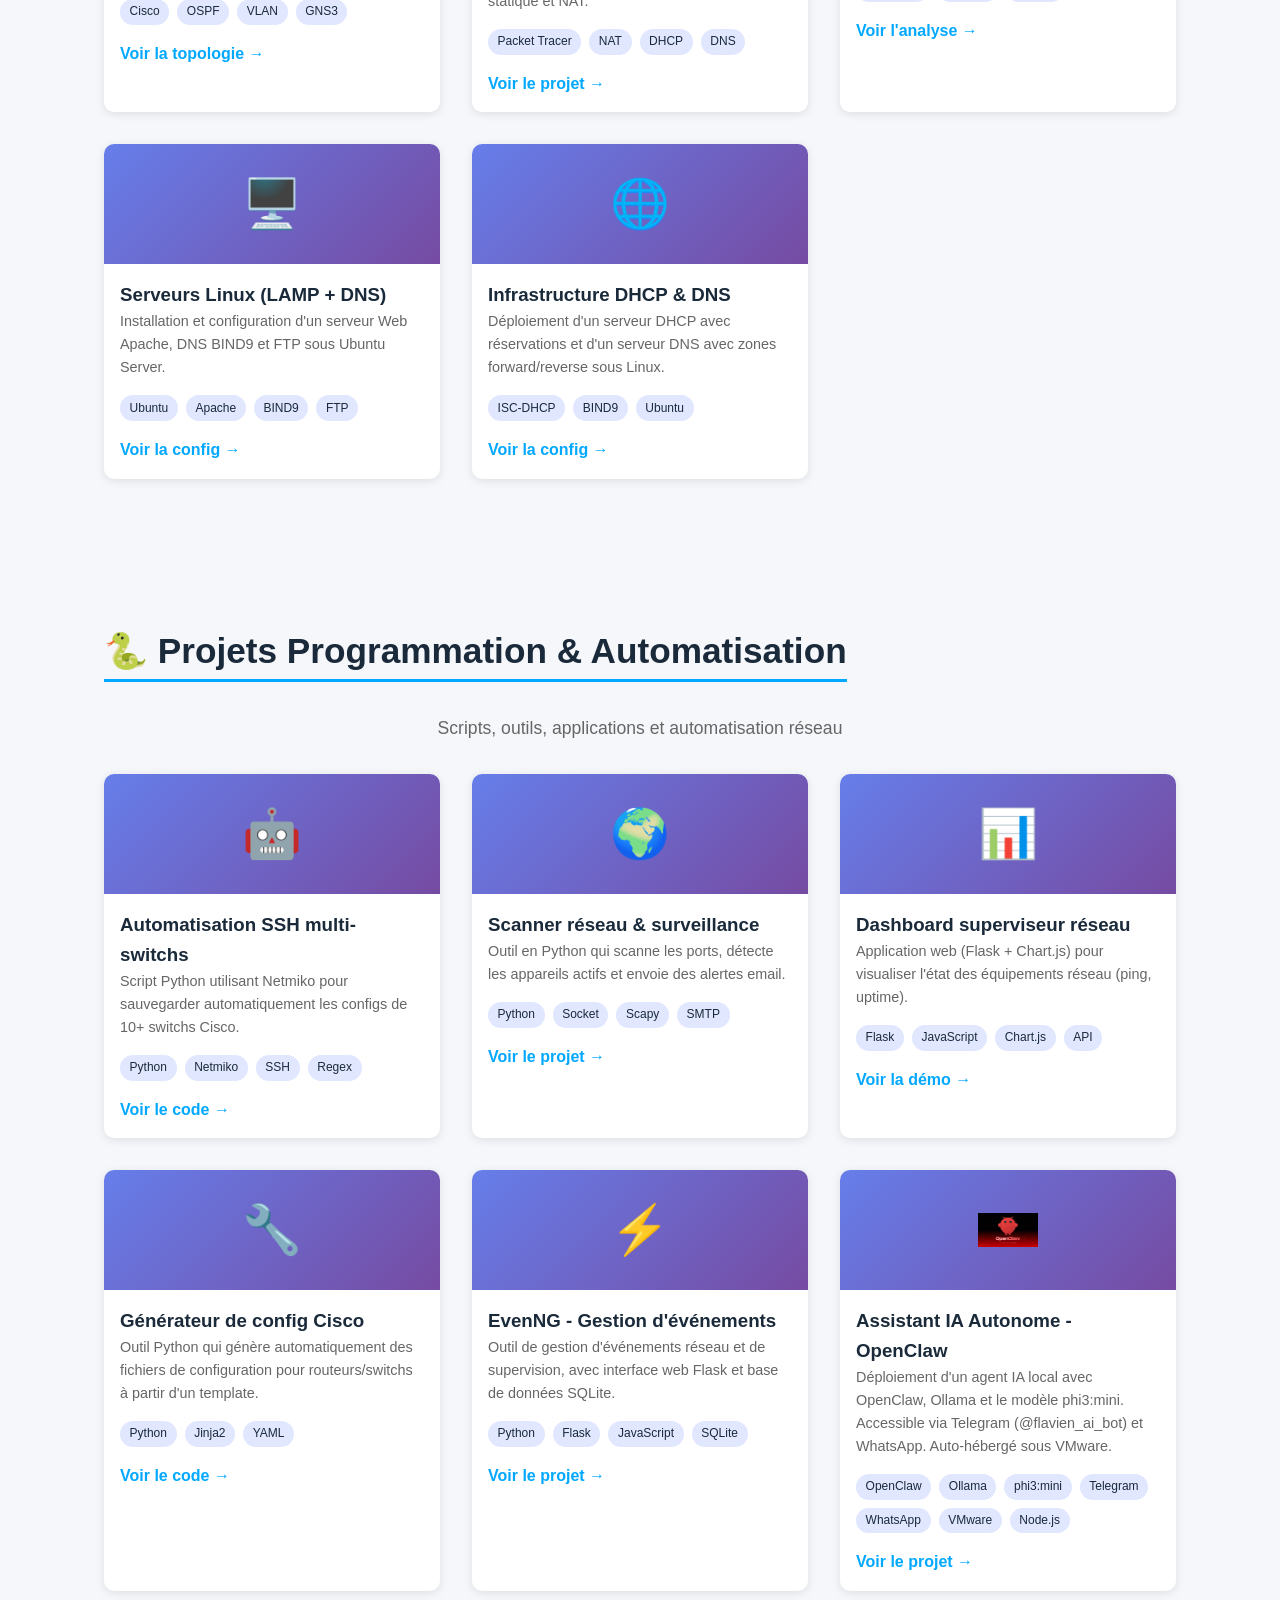
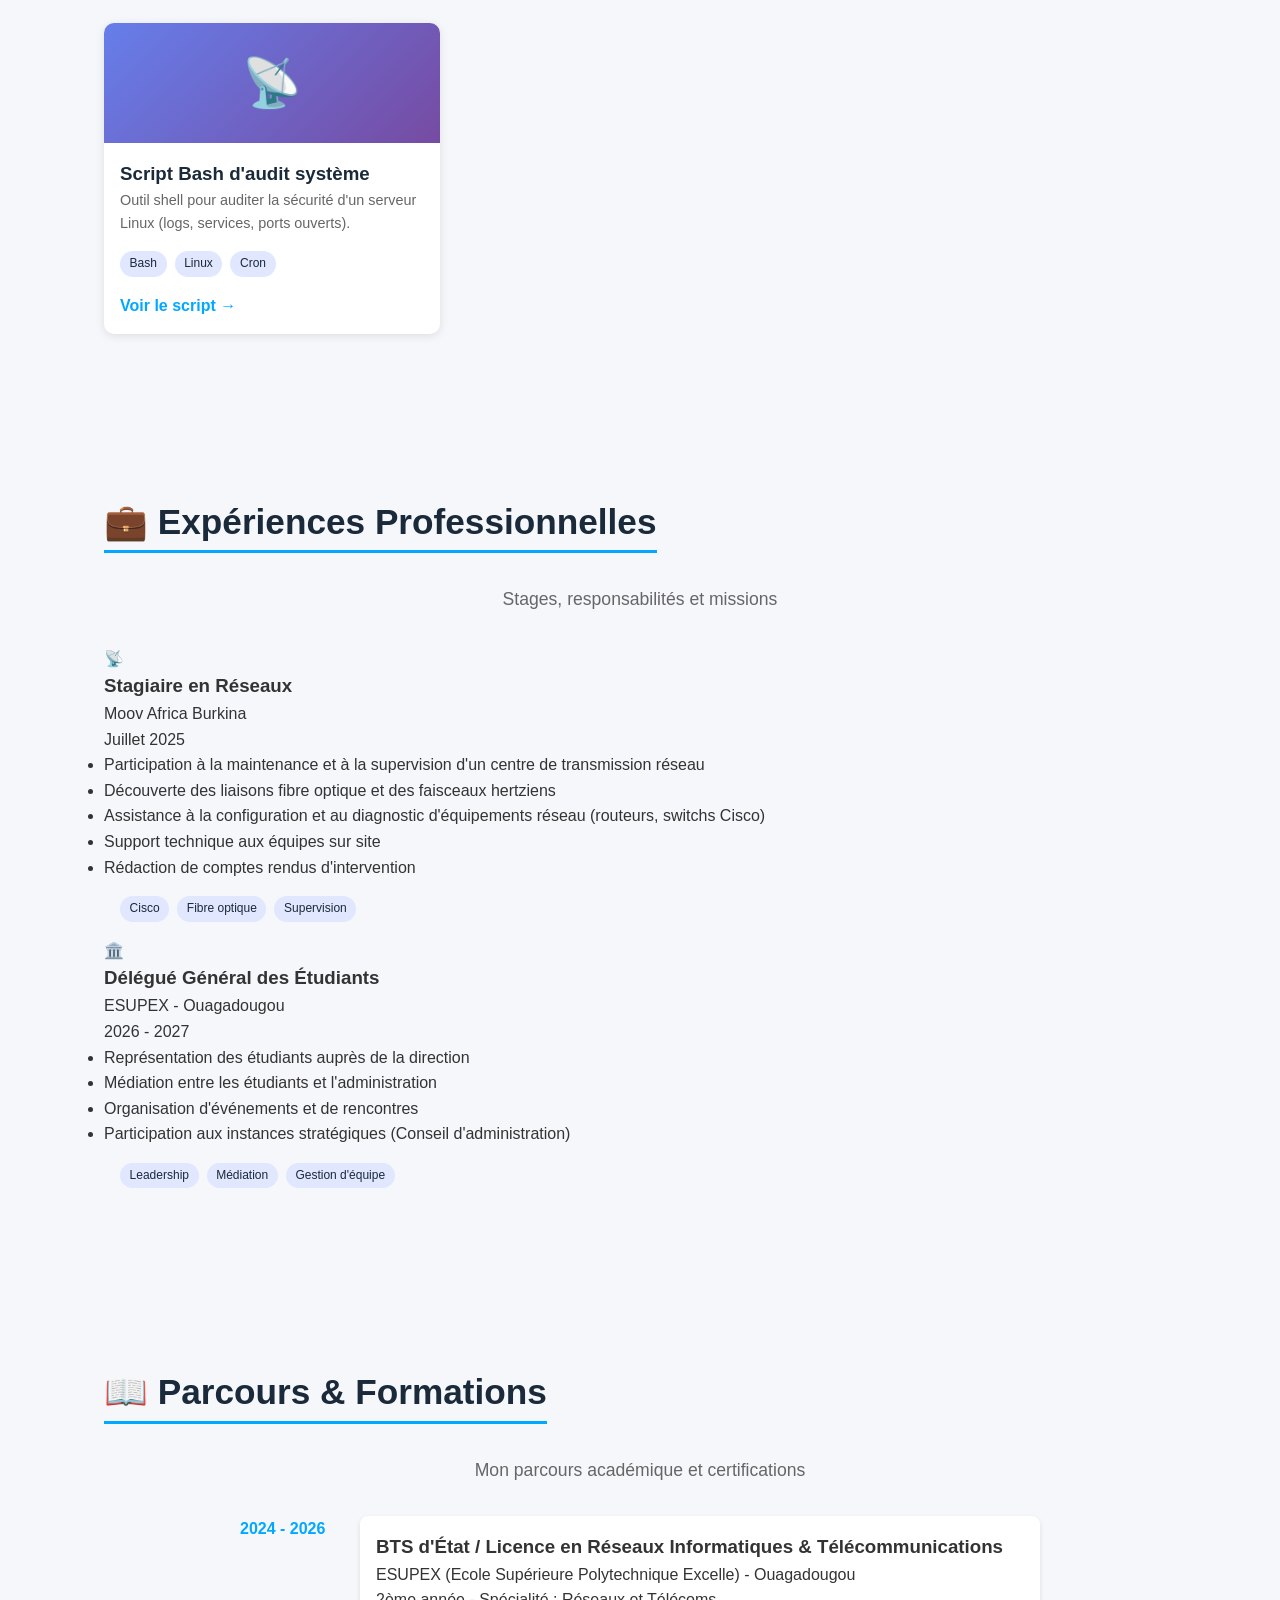
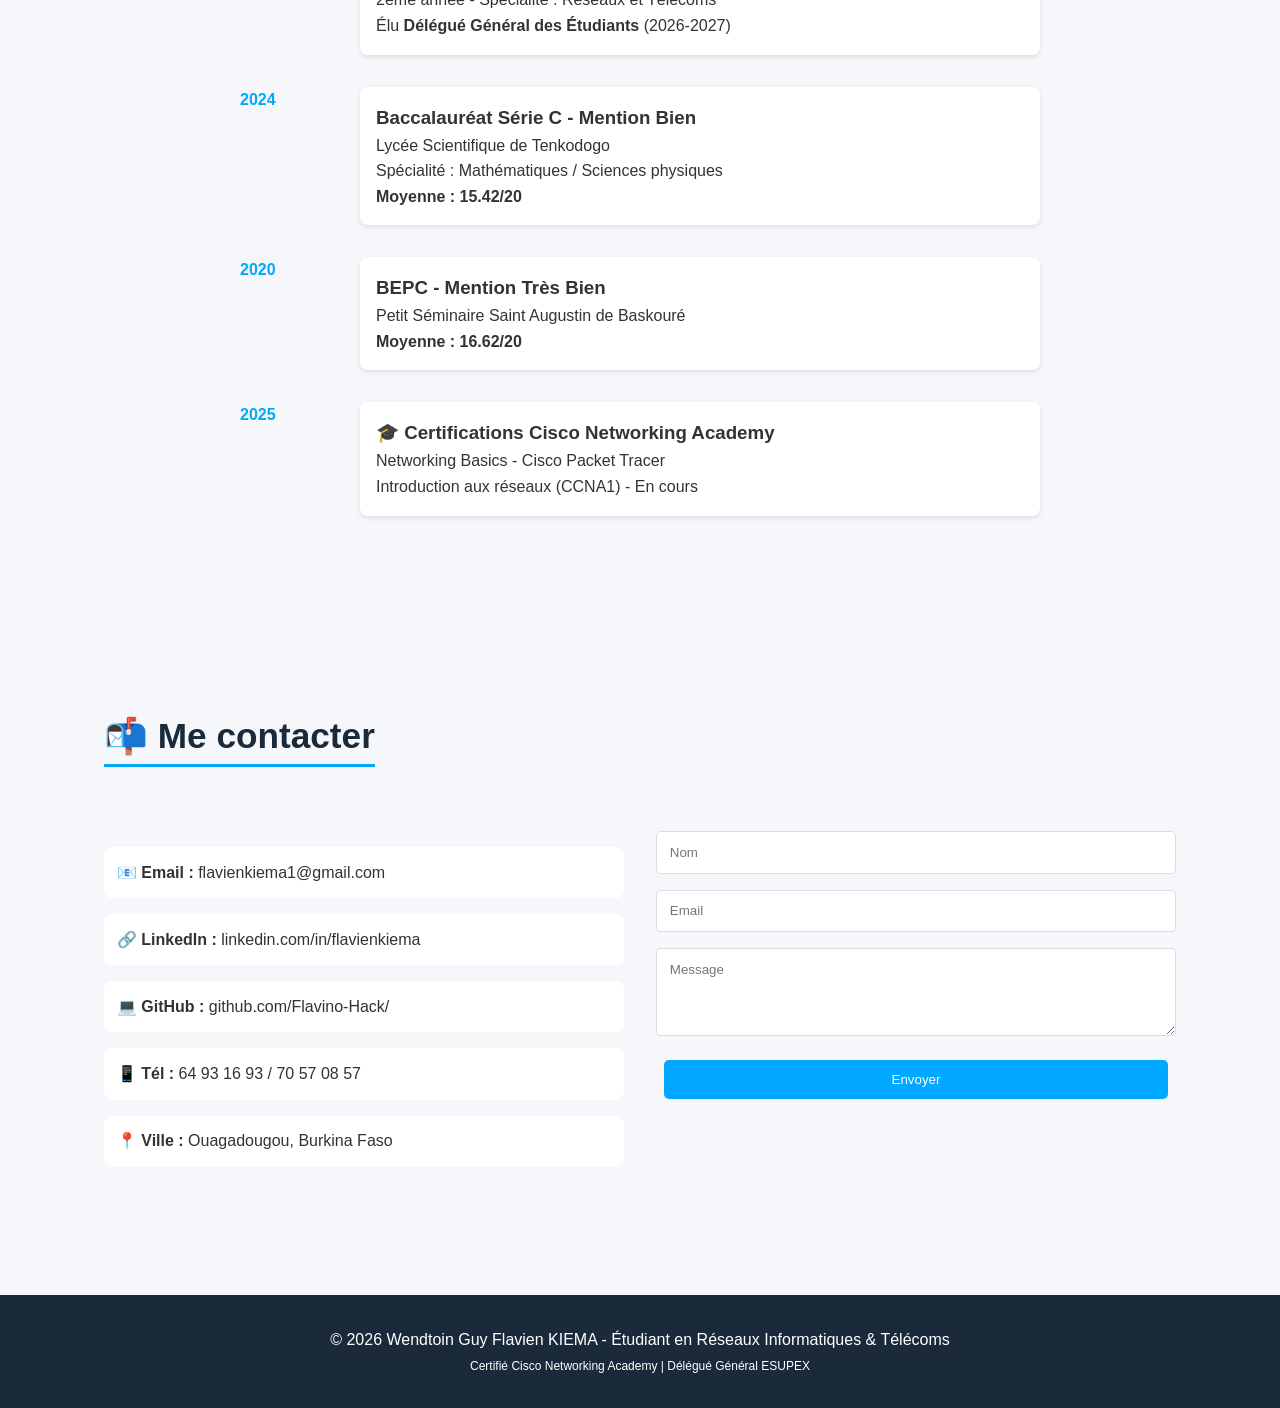
==== commit c06740ac: "Amelioration de la page d'acceuil" ====
--- a/index.html
+++ b/index.html
@@ -17,6 +17,7 @@
                 <li><a href="#competences">Compétences</a></li>
                 <li><a href="#projets-reseaux">Projets Réseaux</a></li>
                 <li><a href="#projets-prog">Projets Programmation</a></li>
+                <li><a href="#experiences">Expériences</a></li>
                 <li><a href="#parcours">Parcours</a></li>
                 <li><a href="#contact">Contact</a></li>
             </ul>
@@ -46,8 +47,9 @@
                     <li>Configuration Cisco (routeurs/switchs)</li>
                     <li>VLAN, STP, DHCP, NAT, ACL</li>
                     <li>Protocoles : TCP/IP, OSPF, BGP (bases)</li>
-                    <li>Wireshark, Packet Tracer, GNS3</li>
-                    <li>Fibre optique, SDSL, xDSL</li>
+                    <li>Wireshark, Packet Tracer (certifié), GNS3</li>
+                    <li>Fibre optique, faisceaux hertziens</li>
+                    <li>Certification Cisco Networking Academy</li>
                 </ul>
             </div>
             <div class="skill-card">
@@ -58,16 +60,18 @@
                     <li>Scripting Bash / PowerShell</li>
                     <li>Virtualisation (VirtualBox, VMware)</li>
                     <li>Docker (bases)</li>
+                    <li>Git / GitHub</li>
                 </ul>
             </div>
             <div class="skill-card">
                 <h3>🐍 Programmation & Outils</h3>
                 <ul>
                     <li>Python (automatisation, scraping, API)</li>
-                    <li>C / C++ (bases embarquées)</li>
-                    <li>HTML / CSS / JavaScript (front-end)</li>
+                    <li>ReactJS / JavaScript (front-end)</li>
+                    <li>Flutter / Dart (mobile)</li>
+                    <li>HTML / CSS</li>
                     <li>PHP / SQL (back-end basique)</li>
-                    <li>Git / GitHub, VS Code</li>
+                    <li>VS Code, Cisco IOS</li>
                 </ul>
             </div>
         </div>
@@ -79,7 +83,6 @@
         <p class="section-subtitle">Infrastructure, connectivité, protocoles et sécurité réseau</p>
         
         <div class="projets-grid">
-            <!-- Carte 1 : Architecture multi-sites -->
             <div class="projet-card">
                 <div class="projet-image">🏗️</div>
                 <h3>Architecture réseau multi-sites</h3>
@@ -93,22 +96,6 @@
                 <a href="projets/reseau-multi-sites/" class="btn-small">Voir la topologie →</a>
             </div>
             
-            <!-- Carte 2 : VPN Personnel -->
-            <div class="projet-card">
-                <div class="projet-image">🔒</div>
-                <h3>VPN Personnel OpenVPN + Kali</h3>
-                <p>Mise en place d'un serveur VPN auto-hébergé avec Kali Linux, redirection NAT, certificats SSL/TLS et accès sécurisé à distance depuis un smartphone.</p>
-                <div class="tech-tags">
-                    <span>OpenVPN</span>
-                    <span>Kali Linux</span>
-                    <span>NAT</span>
-                    <span>SSL/TLS</span>
-                    <span>iptables</span>
-                </div>
-                <a href="projets/vpn-personnel/" class="btn-small">Voir le projet →</a>
-            </div>
-            
-            <!-- Carte 3 : Simulation Packet Tracer -->
             <div class="projet-card">
                 <div class="projet-image">📡</div>
                 <h3>Simulation réseau avec Packet Tracer</h3>
@@ -122,7 +109,6 @@
                 <a href="#" class="btn-small">Voir le projet →</a>
             </div>
             
-            <!-- Carte 4 : Analyse et filtrage -->
             <div class="projet-card">
                 <div class="projet-image">🔍</div>
                 <h3>Analyse et filtrage réseau</h3>
@@ -135,7 +121,6 @@
                 <a href="#" class="btn-small">Voir l'analyse →</a>
             </div>
 
-            <!-- Carte 5 : Serveurs Linux -->
             <div class="projet-card">
                 <div class="projet-image">🖥️</div>
                 <h3>Serveurs Linux (LAMP + DNS)</h3>
@@ -149,7 +134,6 @@
                 <a href="#" class="btn-small">Voir la config →</a>
             </div>
 
-            <!-- Carte 6 : Infrastructure DHCP/DNS -->
             <div class="projet-card">
                 <div class="projet-image">🌐</div>
                 <h3>Infrastructure DHCP & DNS</h3>
@@ -234,9 +218,7 @@
                 <a href="projets/evenng/" class="btn-small">Voir le projet →</a>
             </div>
 
-            <!-- ===================== -->
-            <!-- CARTE OPENCLAW AVEC LOGO -->
-            <!-- ===================== -->
+            <!-- Carte OpenClaw -->
             <div class="projet-card">
                 <div class="projet-image">
                     <img src="images/projets/openclaw-assistant/logo_openclaw.png" alt="Logo OpenClaw" style="width:60px; height:60px; object-fit:contain;">
@@ -272,29 +254,106 @@
         </div>
     </section>
 
-    <!-- Section Parcours -->
+    <!-- ========== SECTION EXPÉRIENCES (NOUVELLE) ========== -->
+    <section id="experiences">
+        <h2>💼 Expériences Professionnelles</h2>
+        <p class="section-subtitle">Stages, responsabilités et missions</p>
+
+        <div class="experience-grid">
+            <!-- Expérience 1 : Stage Moov Africa -->
+            <div class="experience-card">
+                <div class="exp-header">
+                    <div class="exp-icon">📡</div>
+                    <div>
+                        <h3>Stagiaire en Réseaux</h3>
+                        <p class="exp-company">Moov Africa Burkina</p>
+                        <p class="exp-date">Juillet 2025</p>
+                    </div>
+                </div>
+                <ul>
+                    <li>Participation à la maintenance et à la supervision d'un centre de transmission réseau</li>
+                    <li>Découverte des liaisons fibre optique et des faisceaux hertziens</li>
+                    <li>Assistance à la configuration et au diagnostic d'équipements réseau (routeurs, switchs Cisco)</li>
+                    <li>Support technique aux équipes sur site</li>
+                    <li>Rédaction de comptes rendus d'intervention</li>
+                </ul>
+                <div class="tech-tags">
+                    <span>Cisco</span>
+                    <span>Fibre optique</span>
+                    <span>Supervision</span>
+                </div>
+            </div>
+
+            <!-- Expérience 2 : Délégué Général -->
+            <div class="experience-card">
+                <div class="exp-header">
+                    <div class="exp-icon">🏛️</div>
+                    <div>
+                        <h3>Délégué Général des Étudiants</h3>
+                        <p class="exp-company">ESUPEX - Ouagadougou</p>
+                        <p class="exp-date">2026 - 2027</p>
+                    </div>
+                </div>
+                <ul>
+                    <li>Représentation des étudiants auprès de la direction</li>
+                    <li>Médiation entre les étudiants et l'administration</li>
+                    <li>Organisation d'événements et de rencontres</li>
+                    <li>Participation aux instances stratégiques (Conseil d'administration)</li>
+                </ul>
+                <div class="tech-tags">
+                    <span>Leadership</span>
+                    <span>Médiation</span>
+                    <span>Gestion d'équipe</span>
+                </div>
+            </div>
+        </div>
+    </section>
+
+    <!-- ========== SECTION PARCOURS (ENRICHIE) ========== -->
     <section id="parcours">
         <h2>📖 Parcours & Formations</h2>
+        <p class="section-subtitle">Mon parcours académique et certifications</p>
+
         <div class="timeline">
+            <!-- Formation 1 : BTS / Licence -->
             <div class="timeline-item">
                 <div class="timeline-date">2024 - 2026</div>
                 <div class="timeline-content">
-                    <h3>BUT Réseaux & Télécommunications</h3>
-                    <p>IUT de [Ville] - Spécialité Cybersécurité & Cloud</p>
-                </div>
-            </div>
+                    <h3>BTS d'État / Licence en Réseaux Informatiques & Télécommunications</h3>
+                    <p class="exp-company">ESUPEX (Ecole Supérieure Polytechnique Excelle) - Ouagadougou</p>
+                    <p>2ème année - Spécialité : Réseaux et Télécoms</p>
+                    <p>Élu <strong>Délégué Général des Étudiants</strong> (2026-2027)</p>
+                </div>
+            </div>
+
+            <!-- Formation 2 : Baccalauréat -->
+            <div class="timeline-item">
+                <div class="timeline-date">2024</div>
+                <div class="timeline-content">
+                    <h3>Baccalauréat Série C - Mention Bien</h3>
+                    <p class="exp-company">Lycée Scientifique de Tenkodogo</p>
+                    <p>Spécialité : Mathématiques / Sciences physiques</p>
+                    <p><strong>Moyenne : 15.42/20</strong></p>
+                </div>
+            </div>
+
+            <!-- Formation 3 : BEPC -->
+            <div class="timeline-item">
+                <div class="timeline-date">2020</div>
+                <div class="timeline-content">
+                    <h3>BEPC - Mention Très Bien</h3>
+                    <p class="exp-company">Petit Séminaire Saint Augustin de Baskouré</p>
+                    <p><strong>Moyenne : 16.62/20</strong></p>
+                </div>
+            </div>
+
+            <!-- Certification 4 : Cisco -->
             <div class="timeline-item">
                 <div class="timeline-date">2025</div>
                 <div class="timeline-content">
-                    <h3>Certification Cisco CCNA1</h3>
-                    <p>Introduction aux réseaux - En cours</p>
-                </div>
-            </div>
-            <div class="timeline-item">
-                <div class="timeline-date">2024</div>
-                <div class="timeline-content">
-                    <h3>Bac STI2D - SIN</h3>
-                    <p>Lycée [Nom] - Mention Bien</p>
+                    <h3>🎓 Certifications Cisco Networking Academy</h3>
+                    <p>Networking Basics - Cisco Packet Tracer</p>
+                    <p>Introduction aux réseaux (CCNA1) - En cours</p>
                 </div>
             </div>
         </div>
@@ -309,6 +368,7 @@
                 <p>🔗 <strong>LinkedIn :</strong> linkedin.com/in/flavienkiema</p>
                 <p>💻 <strong>GitHub :</strong> github.com/Flavino-Hack/</p>
                 <p>📱 <strong>Tél :</strong> 64 93 16 93 / 70 57 08 57</p>
+                <p>📍 <strong>Ville :</strong> Ouagadougou, Burkina Faso</p>
             </div>
             <form class="contact-form">
                 <input type="text" placeholder="Nom" required>
@@ -322,6 +382,7 @@
     <!-- Pied de page -->
     <footer>
         <p>© 2026 Wendtoin Guy Flavien KIEMA - Étudiant en Réseaux Informatiques & Télécoms</p>
+        <p style="font-size:0.75rem; margin-top:0.3rem;">Certifié Cisco Networking Academy | Délégué Général ESUPEX</p>
     </footer>
     
     <script src="js/main.js"></script>
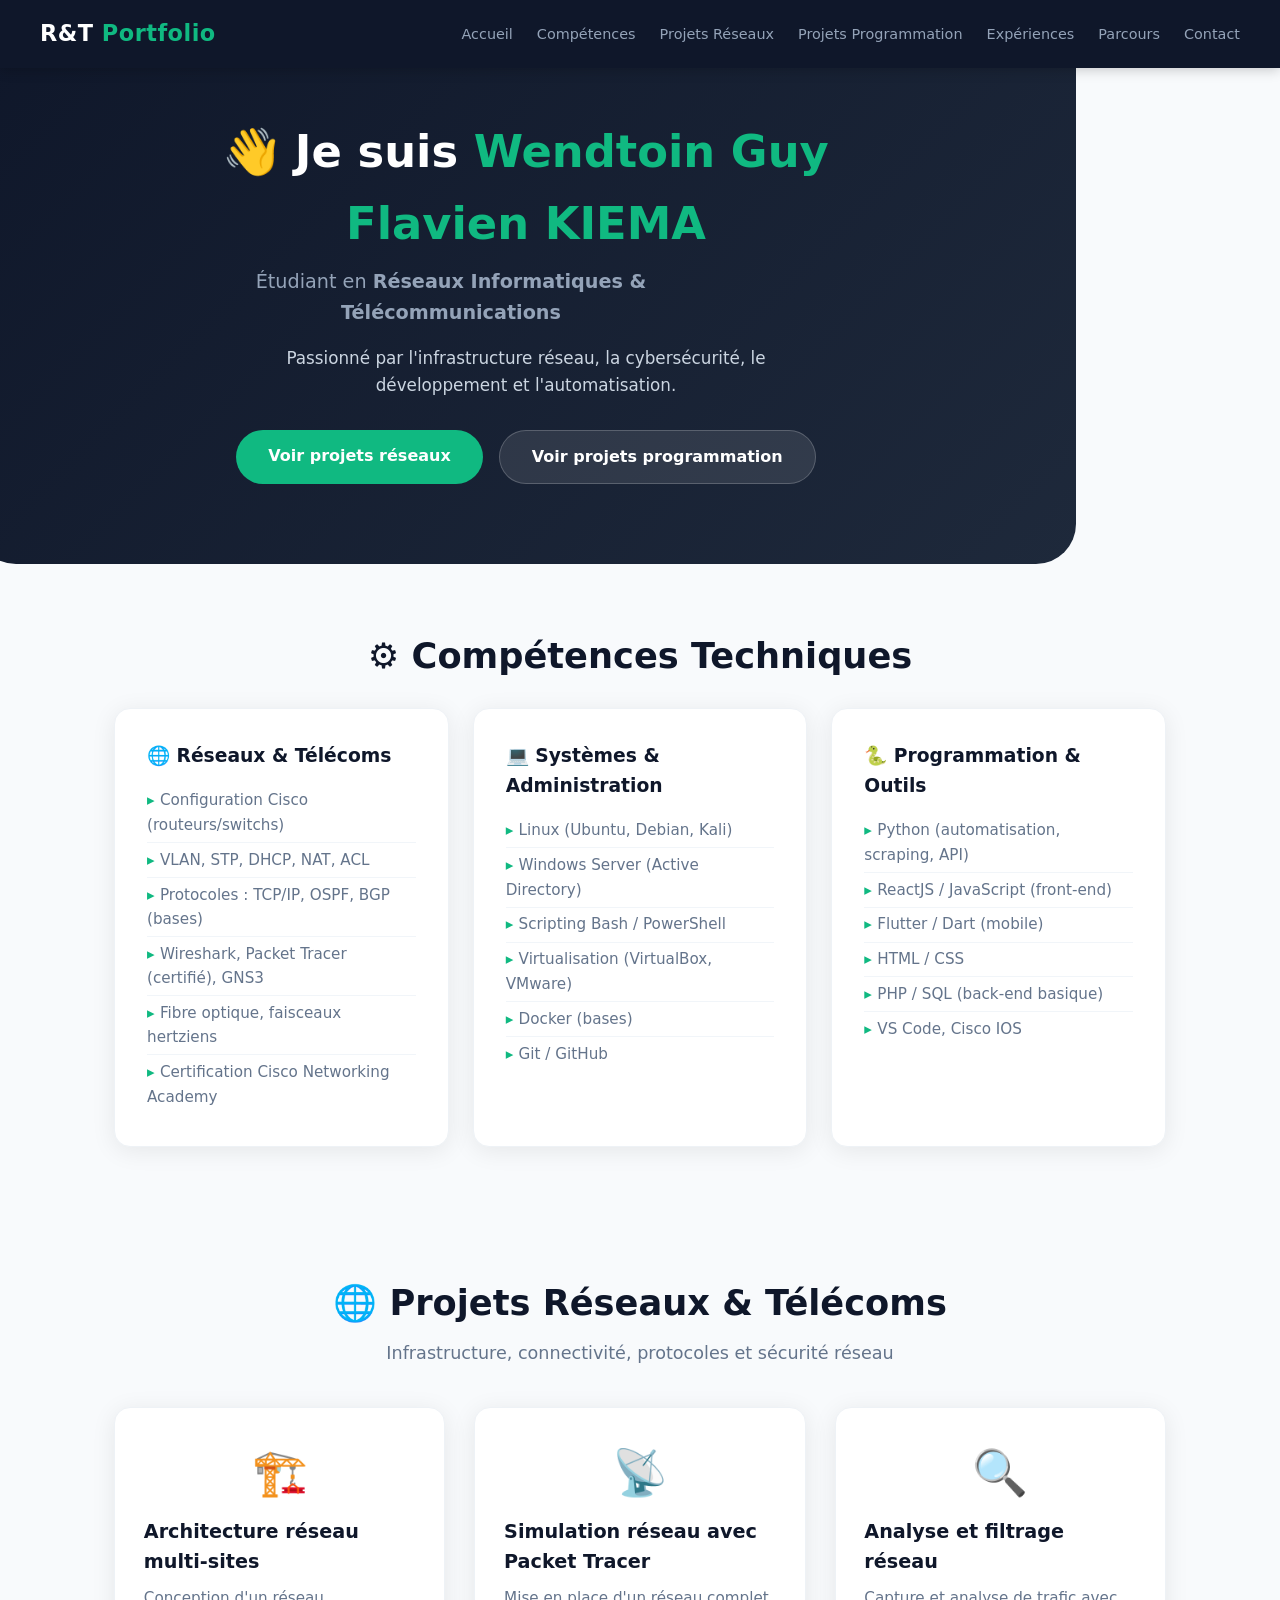
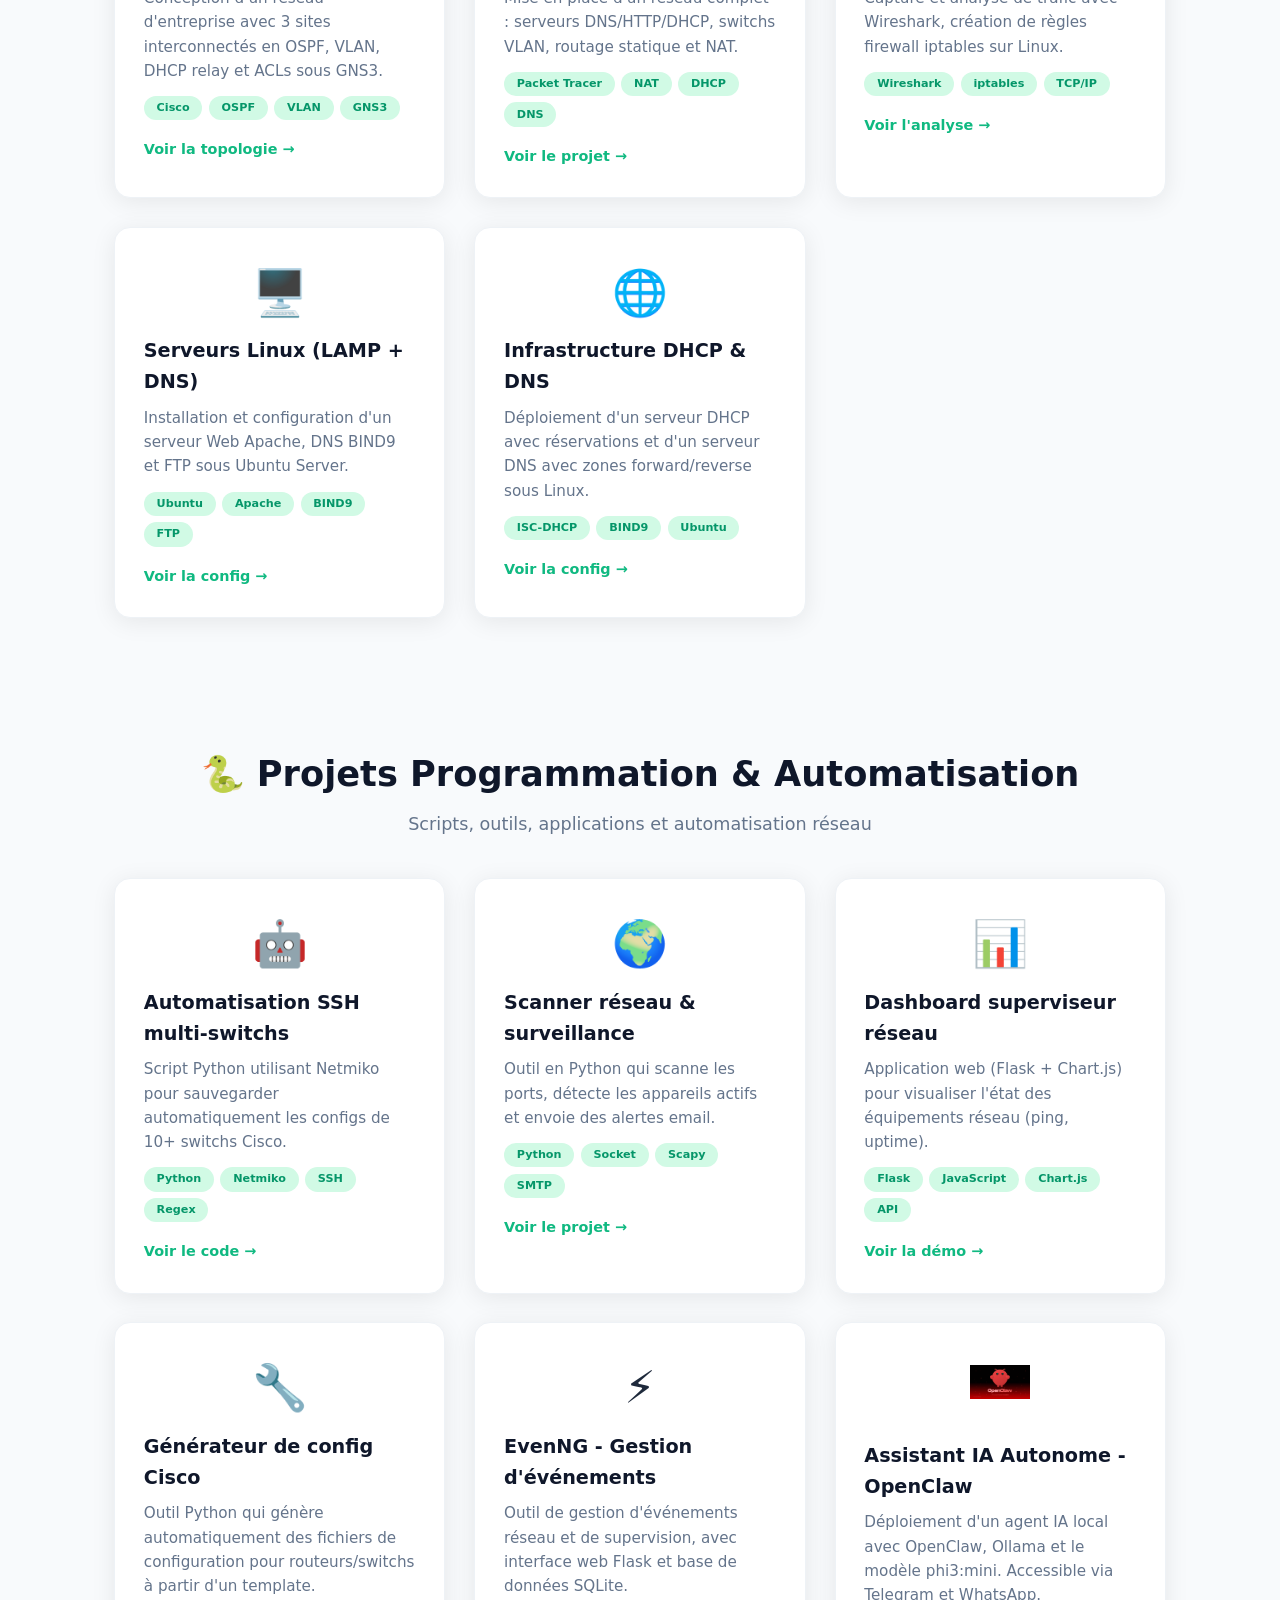
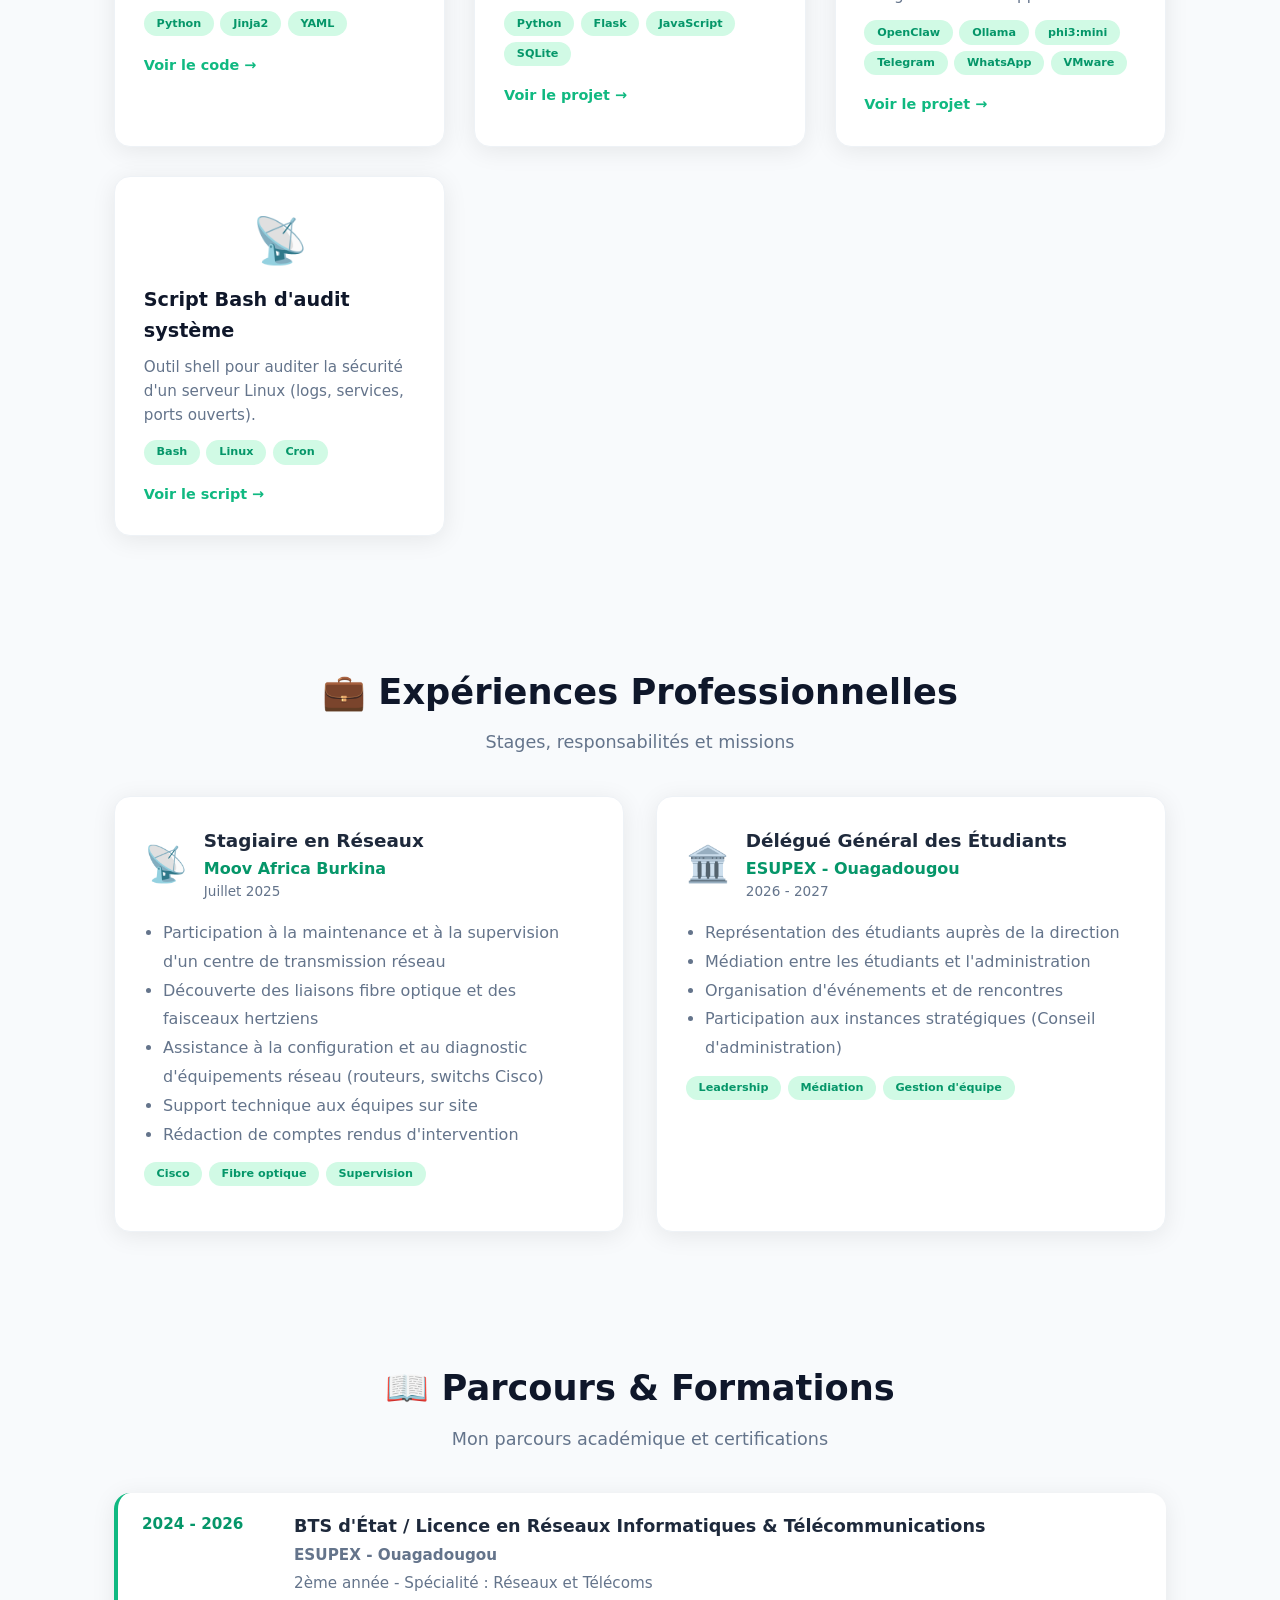
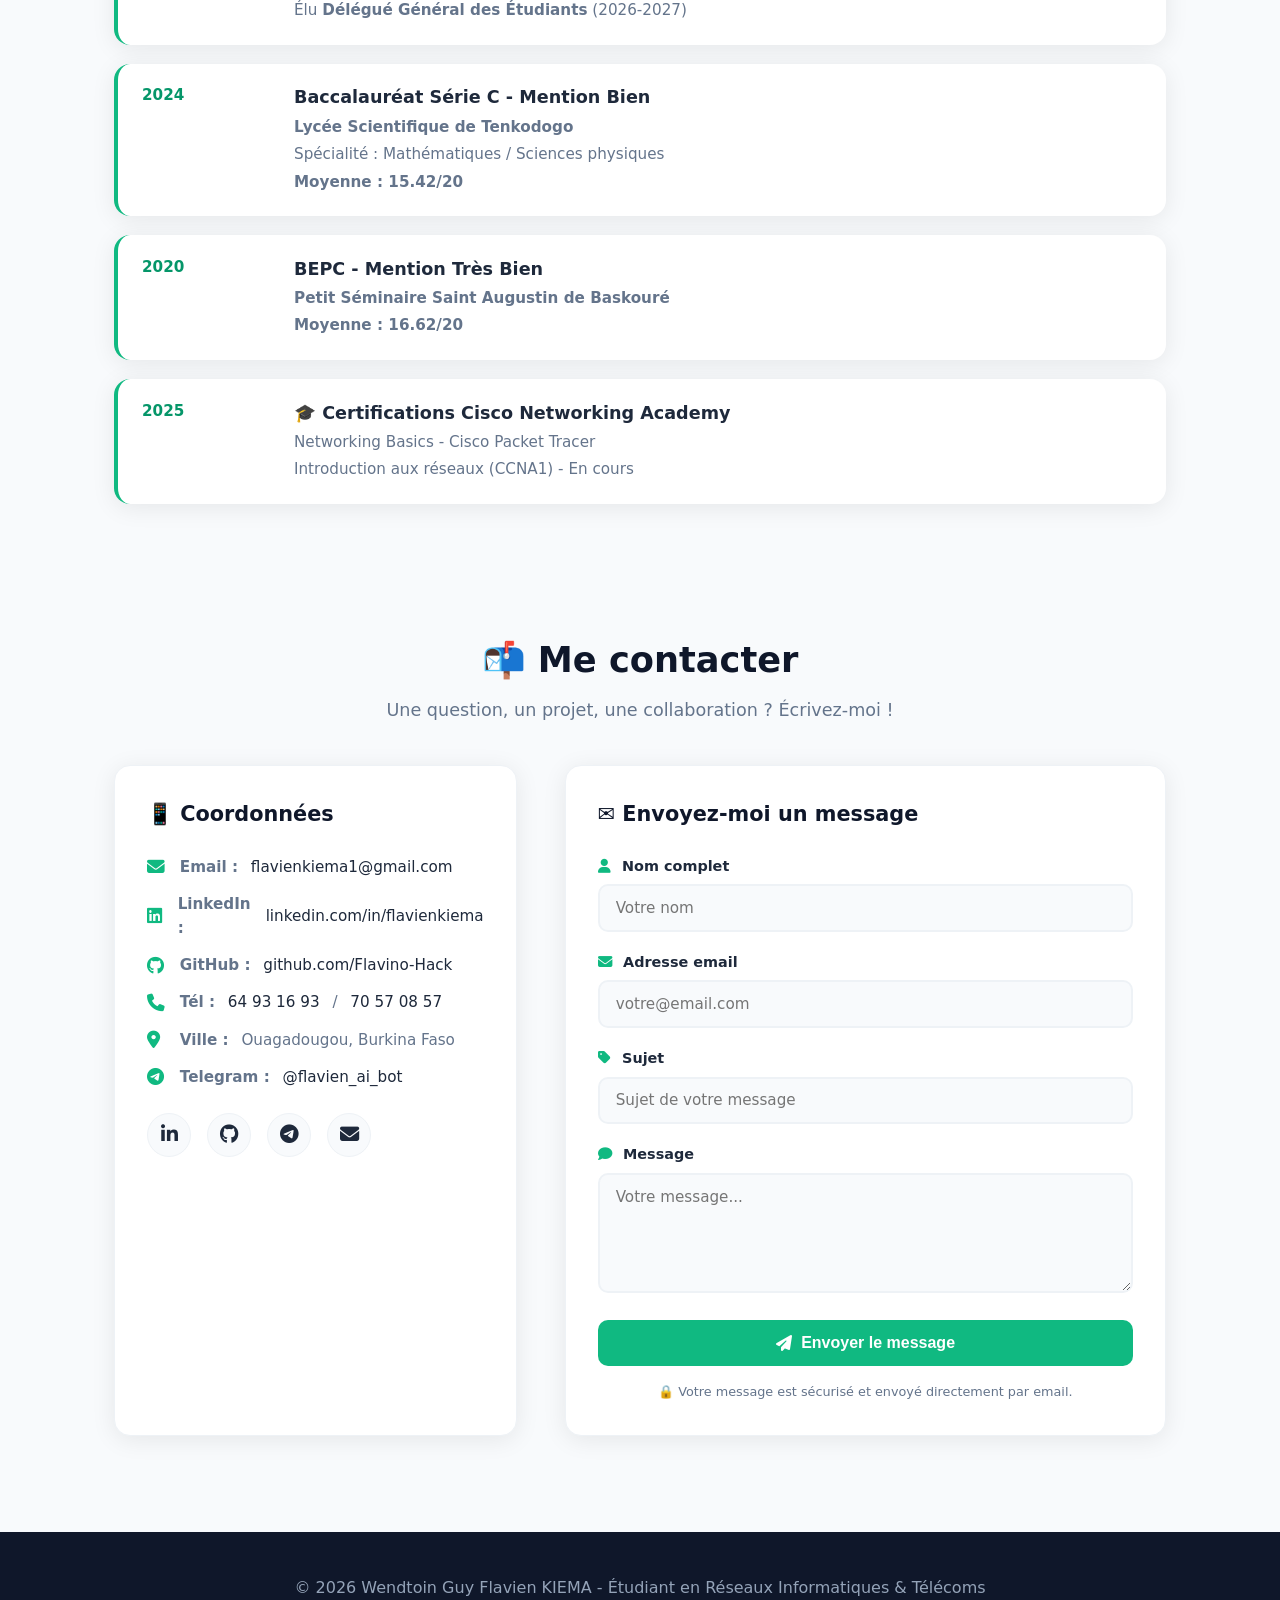
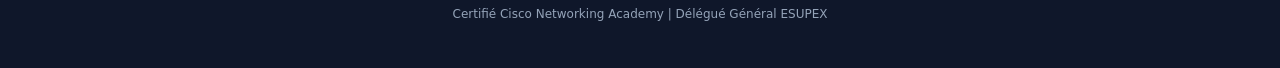
==== commit 2c146965: "Optimisation de la page d'acceuil" ====
--- a/index.html
+++ b/index.html
@@ -5,386 +5,736 @@
     <meta name="viewport" content="width=device-width, initial-scale=1.0">
     <meta name="description" content="Portfolio d'étudiant en Réseaux Informatiques et Télécommunications">
     <title>Mon Portfolio - Étudiant R&T</title>
-    <link rel="stylesheet" href="css/style.css">
+    <link rel="stylesheet" href="https://cdnjs.cloudflare.com/ajax/libs/font-awesome/6.5.1/css/all.min.css">
+    <style>
+        /* ===== RESET & VARIABLES ===== */
+        * {
+            margin: 0;
+            padding: 0;
+            box-sizing: border-box;
+        }
+        :root {
+            --primary: #0f172a;
+            --primary-light: #1e293b;
+            --accent: #10b981;
+            --accent-hover: #059669;
+            --accent-light: #d1fae5;
+            --text: #1e293b;
+            --text-light: #64748b;
+            --bg: #f8fafc;
+            --white: #ffffff;
+            --shadow: 0 4px 24px rgba(0, 0, 0, 0.08);
+            --radius: 16px;
+            --transition: 0.3s ease;
+        }
+        html { scroll-behavior: smooth; }
+        body {
+            font-family: 'Segoe UI', system-ui, -apple-system, sans-serif;
+            background: var(--bg);
+            color: var(--text);
+            line-height: 1.6;
+        }
+        a { text-decoration: none; color: inherit; }
+        img { max-width: 100%; }
+
+        /* ===== HEADER / NAV ===== */
+        header {
+            background: var(--primary);
+            padding: 1rem 2rem;
+            position: sticky;
+            top: 0;
+            z-index: 100;
+            box-shadow: 0 2px 12px rgba(0,0,0,0.2);
+        }
+        nav {
+            max-width: 1200px;
+            margin: 0 auto;
+            display: flex;
+            justify-content: space-between;
+            align-items: center;
+            flex-wrap: wrap;
+        }
+        .logo {
+            color: #fff;
+            font-size: 1.4rem;
+            font-weight: 700;
+            letter-spacing: 0.5px;
+        }
+        .logo span { color: var(--accent); }
+        .nav-links {
+            display: flex;
+            list-style: none;
+            gap: 1.5rem;
+            flex-wrap: wrap;
+        }
+        .nav-links a {
+            color: #94a3b8;
+            font-weight: 500;
+            font-size: 0.9rem;
+            transition: var(--transition);
+        }
+        .nav-links a:hover { color: var(--accent); }
+
+        /* ===== SECTIONS COMMUNES ===== */
+        section {
+            max-width: 1100px;
+            margin: 0 auto;
+            padding: 4rem 1.5rem;
+        }
+        h2 {
+            font-size: 2.2rem;
+            font-weight: 800;
+            color: var(--primary);
+            text-align: center;
+            margin-bottom: 0.5rem;
+        }
+        .section-subtitle {
+            text-align: center;
+            color: var(--text-light);
+            font-size: 1.1rem;
+            margin-bottom: 2.5rem;
+        }
+
+        /* ===== HERO ===== */
+        .hero {
+            text-align: center;
+            padding: 5rem 1.5rem;
+            background: linear-gradient(135deg, var(--primary) 0%, var(--primary-light) 100%);
+            border-radius: 0 0 40px 40px;
+            margin: -2rem -1.5rem 0;
+        }
+        .hero-content {
+            max-width: 750px;
+            margin: 0 auto;
+        }
+        .hero h1 {
+            color: #fff;
+            font-size: 2.8rem;
+            font-weight: 800;
+        }
+        .hero .highlight { color: var(--accent); }
+        .hero .tagline {
+            color: #94a3b8;
+            font-size: 1.2rem;
+            margin: 0.5rem 0 1rem;
+        }
+        .hero p {
+            color: #cbd5e1;
+            font-size: 1.05rem;
+            max-width: 600px;
+            margin: 0 auto 2rem;
+        }
+        .cta-buttons {
+            display: flex;
+            gap: 1rem;
+            justify-content: center;
+            flex-wrap: wrap;
+        }
+        .btn {
+            display: inline-block;
+            padding: 0.8rem 2rem;
+            border-radius: 50px;
+            font-weight: 600;
+            transition: var(--transition);
+            border: none;
+            cursor: pointer;
+        }
+        .btn-primary {
+            background: var(--accent);
+            color: #fff;
+        }
+        .btn-primary:hover {
+            background: var(--accent-hover);
+            transform: translateY(-2px);
+            box-shadow: 0 8px 20px rgba(16,185,129,0.3);
+        }
+        .btn-secondary {
+            background: rgba(255,255,255,0.1);
+            color: #fff;
+            border: 1px solid rgba(255,255,255,0.2);
+        }
+        .btn-secondary:hover {
+            background: rgba(255,255,255,0.2);
+            transform: translateY(-2px);
+        }
+
+        /* ===== COMPÉTENCES ===== */
+        .skills-grid {
+            display: grid;
+            grid-template-columns: repeat(auto-fit, minmax(280px, 1fr));
+            gap: 1.5rem;
+            margin-top: 1.5rem;
+        }
+        .skill-card {
+            background: var(--white);
+            padding: 2rem;
+            border-radius: var(--radius);
+            box-shadow: var(--shadow);
+            border: 1px solid #eef2f6;
+            transition: var(--transition);
+        }
+        .skill-card:hover { border-color: var(--accent); transform: translateY(-4px); }
+        .skill-card h3 { color: var(--primary); margin-bottom: 0.8rem; }
+        .skill-card ul { list-style: none; padding: 0; }
+        .skill-card ul li {
+            padding: 0.3rem 0;
+            color: var(--text-light);
+            border-bottom: 1px solid #f1f5f9;
+            font-size: 0.95rem;
+        }
+        .skill-card ul li:last-child { border-bottom: none; }
+        .skill-card ul li::before { content: "▸ "; color: var(--accent); font-weight: 700; }
+
+        /* ===== PROJETS ===== */
+        .projets-grid {
+            display: grid;
+            grid-template-columns: repeat(auto-fit, minmax(300px, 1fr));
+            gap: 1.8rem;
+            margin-top: 1.5rem;
+        }
+        .projet-card {
+            background: var(--white);
+            padding: 1.8rem;
+            border-radius: var(--radius);
+            box-shadow: var(--shadow);
+            border: 1px solid #eef2f6;
+            transition: var(--transition);
+        }
+        .projet-card:hover { border-color: var(--accent); transform: translateY(-4px); }
+        .projet-image {
+            font-size: 2.8rem;
+            text-align: center;
+            margin-bottom: 0.5rem;
+        }
+        .projet-image img {
+            width: 60px;
+            height: 60px;
+            object-fit: contain;
+        }
+        .projet-card h3 { color: var(--primary); font-size: 1.2rem; margin-bottom: 0.5rem; }
+        .projet-card p { color: var(--text-light); font-size: 0.95rem; line-height: 1.6; }
+        .tech-tags {
+            display: flex;
+            flex-wrap: wrap;
+            gap: 0.4rem;
+            margin: 0.8rem 0 1rem;
+        }
+        .tech-tags span {
+            background: var(--accent-light);
+            color: var(--accent-hover);
+            padding: 0.2rem 0.8rem;
+            border-radius: 50px;
+            font-size: 0.7rem;
+            font-weight: 600;
+        }
+        .btn-small {
+            color: var(--accent);
+            font-weight: 600;
+            font-size: 0.9rem;
+            transition: var(--transition);
+        }
+        .btn-small:hover { color: var(--accent-hover); margin-left: 4px; }
+
+        /* ===== EXPÉRIENCES ===== */
+        .experience-grid {
+            display: grid;
+            grid-template-columns: repeat(auto-fit, minmax(320px, 1fr));
+            gap: 2rem;
+            margin-top: 1.5rem;
+        }
+        .experience-card {
+            background: var(--white);
+            padding: 1.8rem;
+            border-radius: var(--radius);
+            box-shadow: var(--shadow);
+            border: 1px solid #eef2f6;
+            transition: var(--transition);
+        }
+        .experience-card:hover { border-color: var(--accent); transform: translateY(-4px); }
+        .exp-header { display: flex; align-items: center; gap: 1rem; margin-bottom: 1rem; }
+        .exp-icon { font-size: 2.2rem; }
+        .exp-header h3 { margin: 0; color: var(--text); font-size: 1.15rem; }
+        .exp-company { color: var(--accent-hover); font-weight: 600; }
+        .exp-date { color: var(--text-light); font-size: 0.85rem; }
+        .experience-card ul { padding-left: 1.2rem; color: var(--text-light); line-height: 1.8; }
+
+        /* ===== PARCOURS ===== */
+        .timeline {
+            display: flex;
+            flex-direction: column;
+            gap: 1.2rem;
+            margin-top: 1.5rem;
+        }
+        .timeline-item {
+            display: flex;
+            gap: 2rem;
+            padding: 1.2rem 1.5rem;
+            background: var(--white);
+            border-radius: var(--radius);
+            box-shadow: var(--shadow);
+            border-left: 4px solid var(--accent);
+            transition: var(--transition);
+        }
+        .timeline-item:hover { transform: translateX(6px); }
+        .timeline-date {
+            min-width: 120px;
+            font-weight: 700;
+            color: var(--accent-hover);
+            font-size: 0.95rem;
+        }
+        .timeline-content h3 { margin: 0 0 0.2rem; color: var(--text); font-size: 1.1rem; }
+        .timeline-content p { margin: 0.2rem 0; color: var(--text-light); font-size: 0.95rem; }
+
+        /* ===== CONTACT ===== */
+        .contact-container {
+            display: grid;
+            grid-template-columns: 1fr 1.5fr;
+            gap: 3rem;
+            margin-top: 2rem;
+        }
+        .contact-info {
+            background: var(--white);
+            padding: 2rem;
+            border-radius: var(--radius);
+            box-shadow: var(--shadow);
+            border: 1px solid #eef2f6;
+        }
+        .contact-info h3 { color: var(--primary); font-size: 1.3rem; margin-bottom: 1.5rem; }
+        .contact-info p {
+            display: flex;
+            align-items: center;
+            gap: 0.8rem;
+            color: var(--text-light);
+            margin: 0.8rem 0;
+            font-size: 0.95rem;
+        }
+        .contact-info p i { width: 20px; color: var(--accent); font-size: 1.1rem; }
+        .contact-info a { color: var(--text); transition: var(--transition); }
+        .contact-info a:hover { color: var(--accent); }
+        .social-links {
+            display: flex;
+            gap: 1rem;
+            margin-top: 1.5rem;
+        }
+        .social-link {
+            display: flex;
+            align-items: center;
+            justify-content: center;
+            width: 44px;
+            height: 44px;
+            background: var(--bg);
+            border-radius: 50%;
+            color: var(--text-light);
+            font-size: 1.2rem;
+            transition: var(--transition);
+            border: 1px solid #eef2f6;
+        }
+        .social-link:hover {
+            background: var(--accent);
+            color: #fff;
+            transform: translateY(-3px);
+        }
+
+        .contact-form {
+            background: var(--white);
+            padding: 2rem;
+            border-radius: var(--radius);
+            box-shadow: var(--shadow);
+            border: 1px solid #eef2f6;
+        }
+        .contact-form h3 { color: var(--primary); font-size: 1.3rem; margin-bottom: 1.5rem; }
+        .form-group { margin-bottom: 1.2rem; }
+        .form-group label {
+            display: block;
+            font-weight: 600;
+            color: var(--text);
+            font-size: 0.9rem;
+            margin-bottom: 0.4rem;
+        }
+        .form-group label i { color: var(--accent); margin-right: 0.4rem; }
+        .form-group input,
+        .form-group textarea {
+            width: 100%;
+            padding: 0.8rem 1rem;
+            border: 2px solid #eef2f6;
+            border-radius: 10px;
+            font-size: 0.95rem;
+            font-family: inherit;
+            transition: var(--transition);
+            background: var(--bg);
+            color: var(--text);
+        }
+        .form-group input:focus,
+        .form-group textarea:focus {
+            outline: none;
+            border-color: var(--accent);
+            box-shadow: 0 0 0 4px rgba(16,185,129,0.1);
+        }
+        .form-group textarea { resize: vertical; min-height: 120px; }
+        .contact-form .btn-primary {
+            width: 100%;
+            padding: 0.9rem;
+            font-size: 1rem;
+            border: none;
+            border-radius: 10px;
+            background: var(--accent);
+            color: #fff;
+            font-weight: 700;
+            transition: var(--transition);
+            display: flex;
+            align-items: center;
+            justify-content: center;
+            gap: 0.6rem;
+        }
+        .contact-form .btn-primary:hover {
+            background: var(--accent-hover);
+            transform: translateY(-2px);
+            box-shadow: 0 8px 20px rgba(16,185,129,0.3);
+        }
+        .form-note { text-align: center; font-size: 0.8rem; color: var(--text-light); margin-top: 1rem; }
+
+        /* ===== FOOTER ===== */
+        footer {
+            text-align: center;
+            padding: 2.5rem 1.5rem;
+            background: var(--primary);
+            color: #94a3b8;
+            margin-top: 2rem;
+        }
+        footer p { margin: 0.2rem 0; }
+
+        /* ===== RESPONSIVE ===== */
+        @media (max-width: 768px) {
+            nav { flex-direction: column; gap: 0.8rem; }
+            .nav-links { justify-content: center; gap: 1rem; }
+            .hero h1 { font-size: 2rem; }
+            .contact-container { grid-template-columns: 1fr; gap: 2rem; }
+            .timeline-item { flex-direction: column; gap: 0.5rem; }
+            .timeline-date { min-width: unset; font-size: 0.85rem; }
+            .experience-grid { grid-template-columns: 1fr; }
+            .projets-grid { grid-template-columns: 1fr; }
+            .skills-grid { grid-template-columns: 1fr; }
+        }
+        @media (max-width: 480px) {
+            .hero h1 { font-size: 1.5rem; }
+            .hero { padding: 3rem 1rem; }
+            section { padding: 2rem 1rem; }
+            .contact-form { padding: 1.5rem; }
+            .contact-info { padding: 1.5rem; }
+        }
+    </style>
 </head>
 <body>
-    <!-- En-tête / Navigation -->
-    <header>
-        <nav>
-            <div class="logo">R&T Portfolio</div>
-            <ul class="nav-links">
-                <li><a href="#accueil">Accueil</a></li>
-                <li><a href="#competences">Compétences</a></li>
-                <li><a href="#projets-reseaux">Projets Réseaux</a></li>
-                <li><a href="#projets-prog">Projets Programmation</a></li>
-                <li><a href="#experiences">Expériences</a></li>
-                <li><a href="#parcours">Parcours</a></li>
-                <li><a href="#contact">Contact</a></li>
+
+<!-- ===== HEADER ===== -->
+<header>
+    <nav>
+        <div class="logo">R&amp;T <span>Portfolio</span></div>
+        <ul class="nav-links">
+            <li><a href="#accueil">Accueil</a></li>
+            <li><a href="#competences">Compétences</a></li>
+            <li><a href="#projets-reseaux">Projets Réseaux</a></li>
+            <li><a href="#projets-prog">Projets Programmation</a></li>
+            <li><a href="#experiences">Expériences</a></li>
+            <li><a href="#parcours">Parcours</a></li>
+            <li><a href="#contact">Contact</a></li>
+        </ul>
+    </nav>
+</header>
+
+<!-- ===== HERO ===== -->
+<section id="accueil" class="hero">
+    <div class="hero-content">
+        <h1>👋 Je suis <span class="highlight">Wendtoin Guy Flavien KIEMA</span></h1>
+        <p class="tagline">Étudiant en <strong>Réseaux Informatiques &amp; Télécommunications</strong></p>
+        <p>Passionné par l'infrastructure réseau, la cybersécurité, le développement et l'automatisation.</p>
+        <div class="cta-buttons">
+            <a href="#projets-reseaux" class="btn btn-primary">Voir projets réseaux</a>
+            <a href="#projets-prog" class="btn btn-secondary">Voir projets programmation</a>
+        </div>
+    </div>
+</section>
+
+<!-- ===== COMPÉTENCES ===== -->
+<section id="competences">
+    <h2>⚙️ Compétences Techniques</h2>
+    <div class="skills-grid">
+        <div class="skill-card">
+            <h3>🌐 Réseaux &amp; Télécoms</h3>
+            <ul>
+                <li>Configuration Cisco (routeurs/switchs)</li>
+                <li>VLAN, STP, DHCP, NAT, ACL</li>
+                <li>Protocoles : TCP/IP, OSPF, BGP (bases)</li>
+                <li>Wireshark, Packet Tracer (certifié), GNS3</li>
+                <li>Fibre optique, faisceaux hertziens</li>
+                <li>Certification Cisco Networking Academy</li>
             </ul>
-        </nav>
-    </header>
-
-    <!-- Section Accueil -->
-    <section id="accueil" class="hero">
-        <div class="hero-content">
-            <h1>👋 Je suis <span class="highlight">Wendtoin Guy Flavien KIEMA</span></h1>
-            <p class="tagline">Étudiant en <strong>Réseaux Informatiques & Télécommunications</strong></p>
-            <p>Passionné par l'infrastructure réseau, la cybersécurité, le développement et l'automatisation.</p>
-            <div class="cta-buttons">
-                <a href="#projets-reseaux" class="btn btn-primary">Voir projets réseaux</a>
-                <a href="#projets-prog" class="btn btn-secondary">Voir projets programmation</a>
-            </div>
-        </div>
-    </section>
-
-    <!-- Section Compétences -->
-    <section id="competences">
-        <h2>⚙️ Compétences Techniques</h2>
-        <div class="skills-grid">
-            <div class="skill-card">
-                <h3>🌐 Réseaux & Télécoms</h3>
-                <ul>
-                    <li>Configuration Cisco (routeurs/switchs)</li>
-                    <li>VLAN, STP, DHCP, NAT, ACL</li>
-                    <li>Protocoles : TCP/IP, OSPF, BGP (bases)</li>
-                    <li>Wireshark, Packet Tracer (certifié), GNS3</li>
-                    <li>Fibre optique, faisceaux hertziens</li>
-                    <li>Certification Cisco Networking Academy</li>
-                </ul>
-            </div>
-            <div class="skill-card">
-                <h3>💻 Systèmes & Administration</h3>
-                <ul>
-                    <li>Linux (Ubuntu, Debian, Kali)</li>
-                    <li>Windows Server (Active Directory)</li>
-                    <li>Scripting Bash / PowerShell</li>
-                    <li>Virtualisation (VirtualBox, VMware)</li>
-                    <li>Docker (bases)</li>
-                    <li>Git / GitHub</li>
-                </ul>
-            </div>
-            <div class="skill-card">
-                <h3>🐍 Programmation & Outils</h3>
-                <ul>
-                    <li>Python (automatisation, scraping, API)</li>
-                    <li>ReactJS / JavaScript (front-end)</li>
-                    <li>Flutter / Dart (mobile)</li>
-                    <li>HTML / CSS</li>
-                    <li>PHP / SQL (back-end basique)</li>
-                    <li>VS Code, Cisco IOS</li>
-                </ul>
-            </div>
-        </div>
-    </section>
-
-    <!-- SECTION PROJETS RÉSEAUX -->
-    <section id="projets-reseaux">
-        <h2>🌐 Projets Réseaux & Télécoms</h2>
-        <p class="section-subtitle">Infrastructure, connectivité, protocoles et sécurité réseau</p>
-        
-        <div class="projets-grid">
-            <div class="projet-card">
-                <div class="projet-image">🏗️</div>
-                <h3>Architecture réseau multi-sites</h3>
-                <p>Conception d'un réseau d'entreprise avec 3 sites interconnectés en OSPF, VLAN, DHCP relay et ACLs sous GNS3.</p>
-                <div class="tech-tags">
-                    <span>Cisco</span>
-                    <span>OSPF</span>
-                    <span>VLAN</span>
-                    <span>GNS3</span>
+        </div>
+        <div class="skill-card">
+            <h3>💻 Systèmes &amp; Administration</h3>
+            <ul>
+                <li>Linux (Ubuntu, Debian, Kali)</li>
+                <li>Windows Server (Active Directory)</li>
+                <li>Scripting Bash / PowerShell</li>
+                <li>Virtualisation (VirtualBox, VMware)</li>
+                <li>Docker (bases)</li>
+                <li>Git / GitHub</li>
+            </ul>
+        </div>
+        <div class="skill-card">
+            <h3>🐍 Programmation &amp; Outils</h3>
+            <ul>
+                <li>Python (automatisation, scraping, API)</li>
+                <li>ReactJS / JavaScript (front-end)</li>
+                <li>Flutter / Dart (mobile)</li>
+                <li>HTML / CSS</li>
+                <li>PHP / SQL (back-end basique)</li>
+                <li>VS Code, Cisco IOS</li>
+            </ul>
+        </div>
+    </div>
+</section>
+
+<!-- ===== PROJETS RÉSEAUX ===== -->
+<section id="projets-reseaux">
+    <h2>🌐 Projets Réseaux &amp; Télécoms</h2>
+    <p class="section-subtitle">Infrastructure, connectivité, protocoles et sécurité réseau</p>
+    <div class="projets-grid">
+        <div class="projet-card">
+            <div class="projet-image">🏗️</div>
+            <h3>Architecture réseau multi-sites</h3>
+            <p>Conception d'un réseau d'entreprise avec 3 sites interconnectés en OSPF, VLAN, DHCP relay et ACLs sous GNS3.</p>
+            <div class="tech-tags"><span>Cisco</span><span>OSPF</span><span>VLAN</span><span>GNS3</span></div>
+            <a href="#" class="btn-small">Voir la topologie →</a>
+        </div>
+        <div class="projet-card">
+            <div class="projet-image">📡</div>
+            <h3>Simulation réseau avec Packet Tracer</h3>
+            <p>Mise en place d'un réseau complet : serveurs DNS/HTTP/DHCP, switchs VLAN, routage statique et NAT.</p>
+            <div class="tech-tags"><span>Packet Tracer</span><span>NAT</span><span>DHCP</span><span>DNS</span></div>
+            <a href="#" class="btn-small">Voir le projet →</a>
+        </div>
+        <div class="projet-card">
+            <div class="projet-image">🔍</div>
+            <h3>Analyse et filtrage réseau</h3>
+            <p>Capture et analyse de trafic avec Wireshark, création de règles firewall iptables sur Linux.</p>
+            <div class="tech-tags"><span>Wireshark</span><span>iptables</span><span>TCP/IP</span></div>
+            <a href="#" class="btn-small">Voir l'analyse →</a>
+        </div>
+        <div class="projet-card">
+            <div class="projet-image">🖥️</div>
+            <h3>Serveurs Linux (LAMP + DNS)</h3>
+            <p>Installation et configuration d'un serveur Web Apache, DNS BIND9 et FTP sous Ubuntu Server.</p>
+            <div class="tech-tags"><span>Ubuntu</span><span>Apache</span><span>BIND9</span><span>FTP</span></div>
+            <a href="#" class="btn-small">Voir la config →</a>
+        </div>
+        <div class="projet-card">
+            <div class="projet-image">🌐</div>
+            <h3>Infrastructure DHCP &amp; DNS</h3>
+            <p>Déploiement d'un serveur DHCP avec réservations et d'un serveur DNS avec zones forward/reverse sous Linux.</p>
+            <div class="tech-tags"><span>ISC-DHCP</span><span>BIND9</span><span>Ubuntu</span></div>
+            <a href="#" class="btn-small">Voir la config →</a>
+        </div>
+    </div>
+</section>
+
+<!-- ===== PROJETS PROGRAMMATION ===== -->
+<section id="projets-prog">
+    <h2>🐍 Projets Programmation &amp; Automatisation</h2>
+    <p class="section-subtitle">Scripts, outils, applications et automatisation réseau</p>
+    <div class="projets-grid">
+        <div class="projet-card">
+            <div class="projet-image">🤖</div>
+            <h3>Automatisation SSH multi-switchs</h3>
+            <p>Script Python utilisant Netmiko pour sauvegarder automatiquement les configs de 10+ switchs Cisco.</p>
+            <div class="tech-tags"><span>Python</span><span>Netmiko</span><span>SSH</span><span>Regex</span></div>
+            <a href="#" class="btn-small">Voir le code →</a>
+        </div>
+        <div class="projet-card">
+            <div class="projet-image">🌍</div>
+            <h3>Scanner réseau &amp; surveillance</h3>
+            <p>Outil en Python qui scanne les ports, détecte les appareils actifs et envoie des alertes email.</p>
+            <div class="tech-tags"><span>Python</span><span>Socket</span><span>Scapy</span><span>SMTP</span></div>
+            <a href="#" class="btn-small">Voir le projet →</a>
+        </div>
+        <div class="projet-card">
+            <div class="projet-image">📊</div>
+            <h3>Dashboard superviseur réseau</h3>
+            <p>Application web (Flask + Chart.js) pour visualiser l'état des équipements réseau (ping, uptime).</p>
+            <div class="tech-tags"><span>Flask</span><span>JavaScript</span><span>Chart.js</span><span>API</span></div>
+            <a href="#" class="btn-small">Voir la démo →</a>
+        </div>
+        <div class="projet-card">
+            <div class="projet-image">🔧</div>
+            <h3>Générateur de config Cisco</h3>
+            <p>Outil Python qui génère automatiquement des fichiers de configuration pour routeurs/switchs à partir d'un template.</p>
+            <div class="tech-tags"><span>Python</span><span>Jinja2</span><span>YAML</span></div>
+            <a href="#" class="btn-small">Voir le code →</a>
+        </div>
+        <div class="projet-card">
+            <div class="projet-image">⚡</div>
+            <h3>EvenNG - Gestion d'événements</h3>
+            <p>Outil de gestion d'événements réseau et de supervision, avec interface web Flask et base de données SQLite.</p>
+            <div class="tech-tags"><span>Python</span><span>Flask</span><span>JavaScript</span><span>SQLite</span></div>
+            <a href="#" class="btn-small">Voir le projet →</a>
+        </div>
+        <div class="projet-card">
+            <div class="projet-image">
+                <img src="images/projets/openclaw-assistant/logo_openclaw.png" alt="Logo OpenClaw">
+            </div>
+            <h3>Assistant IA Autonome - OpenClaw</h3>
+            <p>Déploiement d'un agent IA local avec OpenClaw, Ollama et le modèle phi3:mini. Accessible via Telegram et WhatsApp.</p>
+            <div class="tech-tags"><span>OpenClaw</span><span>Ollama</span><span>phi3:mini</span><span>Telegram</span><span>WhatsApp</span><span>VMware</span></div>
+            <a href="projets/openclaw-assistant/" class="btn-small">Voir le projet →</a>
+        </div>
+        <div class="projet-card">
+            <div class="projet-image">📡</div>
+            <h3>Script Bash d'audit système</h3>
+            <p>Outil shell pour auditer la sécurité d'un serveur Linux (logs, services, ports ouverts).</p>
+            <div class="tech-tags"><span>Bash</span><span>Linux</span><span>Cron</span></div>
+            <a href="#" class="btn-small">Voir le script →</a>
+        </div>
+    </div>
+</section>
+
+<!-- ===== EXPÉRIENCES ===== -->
+<section id="experiences">
+    <h2>💼 Expériences Professionnelles</h2>
+    <p class="section-subtitle">Stages, responsabilités et missions</p>
+    <div class="experience-grid">
+        <div class="experience-card">
+            <div class="exp-header">
+                <div class="exp-icon">📡</div>
+                <div>
+                    <h3>Stagiaire en Réseaux</h3>
+                    <p class="exp-company">Moov Africa Burkina</p>
+                    <p class="exp-date">Juillet 2025</p>
                 </div>
-                <a href="projets/reseau-multi-sites/" class="btn-small">Voir la topologie →</a>
-            </div>
-            
-            <div class="projet-card">
-                <div class="projet-image">📡</div>
-                <h3>Simulation réseau avec Packet Tracer</h3>
-                <p>Mise en place d'un réseau complet : serveurs DNS/HTTP/DHCP, switchs VLAN, routage statique et NAT.</p>
-                <div class="tech-tags">
-                    <span>Packet Tracer</span>
-                    <span>NAT</span>
-                    <span>DHCP</span>
-                    <span>DNS</span>
+            </div>
+            <ul>
+                <li>Participation à la maintenance et à la supervision d'un centre de transmission réseau</li>
+                <li>Découverte des liaisons fibre optique et des faisceaux hertziens</li>
+                <li>Assistance à la configuration et au diagnostic d'équipements réseau (routeurs, switchs Cisco)</li>
+                <li>Support technique aux équipes sur site</li>
+                <li>Rédaction de comptes rendus d'intervention</li>
+            </ul>
+            <div class="tech-tags"><span>Cisco</span><span>Fibre optique</span><span>Supervision</span></div>
+        </div>
+        <div class="experience-card">
+            <div class="exp-header">
+                <div class="exp-icon">🏛️</div>
+                <div>
+                    <h3>Délégué Général des Étudiants</h3>
+                    <p class="exp-company">ESUPEX - Ouagadougou</p>
+                    <p class="exp-date">2026 - 2027</p>
                 </div>
-                <a href="#" class="btn-small">Voir le projet →</a>
-            </div>
-            
-            <div class="projet-card">
-                <div class="projet-image">🔍</div>
-                <h3>Analyse et filtrage réseau</h3>
-                <p>Capture et analyse de trafic avec Wireshark, création de règles firewall iptables sur Linux.</p>
-                <div class="tech-tags">
-                    <span>Wireshark</span>
-                    <span>iptables</span>
-                    <span>TCP/IP</span>
-                </div>
-                <a href="#" class="btn-small">Voir l'analyse →</a>
-            </div>
-
-            <div class="projet-card">
-                <div class="projet-image">🖥️</div>
-                <h3>Serveurs Linux (LAMP + DNS)</h3>
-                <p>Installation et configuration d'un serveur Web Apache, DNS BIND9 et FTP sous Ubuntu Server.</p>
-                <div class="tech-tags">
-                    <span>Ubuntu</span>
-                    <span>Apache</span>
-                    <span>BIND9</span>
-                    <span>FTP</span>
-                </div>
-                <a href="#" class="btn-small">Voir la config →</a>
-            </div>
-
-            <div class="projet-card">
-                <div class="projet-image">🌐</div>
-                <h3>Infrastructure DHCP & DNS</h3>
-                <p>Déploiement d'un serveur DHCP avec réservations et d'un serveur DNS avec zones forward/reverse sous Linux.</p>
-                <div class="tech-tags">
-                    <span>ISC-DHCP</span>
-                    <span>BIND9</span>
-                    <span>Ubuntu</span>
-                </div>
-                <a href="#" class="btn-small">Voir la config →</a>
-            </div>
-        </div>
-    </section>
-
-    <!-- SECTION PROJETS PROGRAMMATION -->
-    <section id="projets-prog">
-        <h2>🐍 Projets Programmation & Automatisation</h2>
-        <p class="section-subtitle">Scripts, outils, applications et automatisation réseau</p>
-        
-        <div class="projets-grid">
-            <div class="projet-card">
-                <div class="projet-image">🤖</div>
-                <h3>Automatisation SSH multi-switchs</h3>
-                <p>Script Python utilisant Netmiko pour sauvegarder automatiquement les configs de 10+ switchs Cisco.</p>
-                <div class="tech-tags">
-                    <span>Python</span>
-                    <span>Netmiko</span>
-                    <span>SSH</span>
-                    <span>Regex</span>
-                </div>
-                <a href="#" class="btn-small">Voir le code →</a>
-            </div>
-            
-            <div class="projet-card">
-                <div class="projet-image">🌍</div>
-                <h3>Scanner réseau & surveillance</h3>
-                <p>Outil en Python qui scanne les ports, détecte les appareils actifs et envoie des alertes email.</p>
-                <div class="tech-tags">
-                    <span>Python</span>
-                    <span>Socket</span>
-                    <span>Scapy</span>
-                    <span>SMTP</span>
-                </div>
-                <a href="#" class="btn-small">Voir le projet →</a>
-            </div>
-            
-            <div class="projet-card">
-                <div class="projet-image">📊</div>
-                <h3>Dashboard superviseur réseau</h3>
-                <p>Application web (Flask + Chart.js) pour visualiser l'état des équipements réseau (ping, uptime).</p>
-                <div class="tech-tags">
-                    <span>Flask</span>
-                    <span>JavaScript</span>
-                    <span>Chart.js</span>
-                    <span>API</span>
-                </div>
-                <a href="#" class="btn-small">Voir la démo →</a>
-            </div>
-
-            <div class="projet-card">
-                <div class="projet-image">🔧</div>
-                <h3>Générateur de config Cisco</h3>
-                <p>Outil Python qui génère automatiquement des fichiers de configuration pour routeurs/switchs à partir d'un template.</p>
-                <div class="tech-tags">
-                    <span>Python</span>
-                    <span>Jinja2</span>
-                    <span>YAML</span>
-                </div>
-                <a href="#" class="btn-small">Voir le code →</a>
-            </div>
-
-            <div class="projet-card">
-                <div class="projet-image">⚡</div>
-                <h3>EvenNG - Gestion d'événements</h3>
-                <p>Outil de gestion d'événements réseau et de supervision, avec interface web Flask et base de données SQLite.</p>
-                <div class="tech-tags">
-                    <span>Python</span>
-                    <span>Flask</span>
-                    <span>JavaScript</span>
-                    <span>SQLite</span>
-                </div>
-                <a href="projets/evenng/" class="btn-small">Voir le projet →</a>
-            </div>
-
-            <!-- Carte OpenClaw -->
-            <div class="projet-card">
-                <div class="projet-image">
-                    <img src="images/projets/openclaw-assistant/logo_openclaw.png" alt="Logo OpenClaw" style="width:60px; height:60px; object-fit:contain;">
-                </div>
-                <h3>Assistant IA Autonome - OpenClaw</h3>
-                <p>
-                    Déploiement d'un agent IA local avec OpenClaw, Ollama et le modèle phi3:mini.
-                    Accessible via Telegram (@flavien_ai_bot) et WhatsApp. Auto-hébergé sous VMware.
-                </p>
-                <div class="tech-tags">
-                    <span>OpenClaw</span>
-                    <span>Ollama</span>
-                    <span>phi3:mini</span>
-                    <span>Telegram</span>
-                    <span>WhatsApp</span>
-                    <span>VMware</span>
-                    <span>Node.js</span>
-                </div>
-                <a href="projets/openclaw-assistant/" class="btn-small">Voir le projet →</a>
-            </div>
-
-            <div class="projet-card">
-                <div class="projet-image">📡</div>
-                <h3>Script Bash d'audit système</h3>
-                <p>Outil shell pour auditer la sécurité d'un serveur Linux (logs, services, ports ouverts).</p>
-                <div class="tech-tags">
-                    <span>Bash</span>
-                    <span>Linux</span>
-                    <span>Cron</span>
-                </div>
-                <a href="#" class="btn-small">Voir le script →</a>
-            </div>
-        </div>
-    </section>
-
-    <!-- ========== SECTION EXPÉRIENCES (NOUVELLE) ========== -->
-    <section id="experiences">
-        <h2>💼 Expériences Professionnelles</h2>
-        <p class="section-subtitle">Stages, responsabilités et missions</p>
-
-        <div class="experience-grid">
-            <!-- Expérience 1 : Stage Moov Africa -->
-            <div class="experience-card">
-                <div class="exp-header">
-                    <div class="exp-icon">📡</div>
-                    <div>
-                        <h3>Stagiaire en Réseaux</h3>
-                        <p class="exp-company">Moov Africa Burkina</p>
-                        <p class="exp-date">Juillet 2025</p>
-                    </div>
-                </div>
-                <ul>
-                    <li>Participation à la maintenance et à la supervision d'un centre de transmission réseau</li>
-                    <li>Découverte des liaisons fibre optique et des faisceaux hertziens</li>
-                    <li>Assistance à la configuration et au diagnostic d'équipements réseau (routeurs, switchs Cisco)</li>
-                    <li>Support technique aux équipes sur site</li>
-                    <li>Rédaction de comptes rendus d'intervention</li>
-                </ul>
-                <div class="tech-tags">
-                    <span>Cisco</span>
-                    <span>Fibre optique</span>
-                    <span>Supervision</span>
-                </div>
-            </div>
-
-            <!-- Expérience 2 : Délégué Général -->
-            <div class="experience-card">
-                <div class="exp-header">
-                    <div class="exp-icon">🏛️</div>
-                    <div>
-                        <h3>Délégué Général des Étudiants</h3>
-                        <p class="exp-company">ESUPEX - Ouagadougou</p>
-                        <p class="exp-date">2026 - 2027</p>
-                    </div>
-                </div>
-                <ul>
-                    <li>Représentation des étudiants auprès de la direction</li>
-                    <li>Médiation entre les étudiants et l'administration</li>
-                    <li>Organisation d'événements et de rencontres</li>
-                    <li>Participation aux instances stratégiques (Conseil d'administration)</li>
-                </ul>
-                <div class="tech-tags">
-                    <span>Leadership</span>
-                    <span>Médiation</span>
-                    <span>Gestion d'équipe</span>
-                </div>
-            </div>
-        </div>
-    </section>
-
-    <!-- ========== SECTION PARCOURS (ENRICHIE) ========== -->
-    <section id="parcours">
-        <h2>📖 Parcours & Formations</h2>
-        <p class="section-subtitle">Mon parcours académique et certifications</p>
-
-        <div class="timeline">
-            <!-- Formation 1 : BTS / Licence -->
-            <div class="timeline-item">
-                <div class="timeline-date">2024 - 2026</div>
-                <div class="timeline-content">
-                    <h3>BTS d'État / Licence en Réseaux Informatiques & Télécommunications</h3>
-                    <p class="exp-company">ESUPEX (Ecole Supérieure Polytechnique Excelle) - Ouagadougou</p>
-                    <p>2ème année - Spécialité : Réseaux et Télécoms</p>
-                    <p>Élu <strong>Délégué Général des Étudiants</strong> (2026-2027)</p>
-                </div>
-            </div>
-
-            <!-- Formation 2 : Baccalauréat -->
-            <div class="timeline-item">
-                <div class="timeline-date">2024</div>
-                <div class="timeline-content">
-                    <h3>Baccalauréat Série C - Mention Bien</h3>
-                    <p class="exp-company">Lycée Scientifique de Tenkodogo</p>
-                    <p>Spécialité : Mathématiques / Sciences physiques</p>
-                    <p><strong>Moyenne : 15.42/20</strong></p>
-                </div>
-            </div>
-
-            <!-- Formation 3 : BEPC -->
-            <div class="timeline-item">
-                <div class="timeline-date">2020</div>
-                <div class="timeline-content">
-                    <h3>BEPC - Mention Très Bien</h3>
-                    <p class="exp-company">Petit Séminaire Saint Augustin de Baskouré</p>
-                    <p><strong>Moyenne : 16.62/20</strong></p>
-                </div>
-            </div>
-
-            <!-- Certification 4 : Cisco -->
-            <div class="timeline-item">
-                <div class="timeline-date">2025</div>
-                <div class="timeline-content">
-                    <h3>🎓 Certifications Cisco Networking Academy</h3>
-                    <p>Networking Basics - Cisco Packet Tracer</p>
-                    <p>Introduction aux réseaux (CCNA1) - En cours</p>
-                </div>
-            </div>
-        </div>
-    </section>
-
-    <!-- Section Contact -->
-    <section id="contact">
-        <h2>📬 Me contacter</h2>
-        <div class="contact-container">
-            <div class="contact-info">
-                <p>📧 <strong>Email :</strong> flavienkiema1@gmail.com</p>
-                <p>🔗 <strong>LinkedIn :</strong> linkedin.com/in/flavienkiema</p>
-                <p>💻 <strong>GitHub :</strong> github.com/Flavino-Hack/</p>
-                <p>📱 <strong>Tél :</strong> 64 93 16 93 / 70 57 08 57</p>
-                <p>📍 <strong>Ville :</strong> Ouagadougou, Burkina Faso</p>
-            </div>
-            <form class="contact-form">
-                <input type="text" placeholder="Nom" required>
-                <input type="email" placeholder="Email" required>
-                <textarea placeholder="Message" rows="4" required></textarea>
-                <button type="submit" class="btn btn-primary">Envoyer</button>
-            </form>
-        </div>
-    </section>
-
-    <!-- Pied de page -->
-    <footer>
-        <p>© 2026 Wendtoin Guy Flavien KIEMA - Étudiant en Réseaux Informatiques & Télécoms</p>
-        <p style="font-size:0.75rem; margin-top:0.3rem;">Certifié Cisco Networking Academy | Délégué Général ESUPEX</p>
-    </footer>
-    
-    <script src="js/main.js"></script>
+            </div>
+            <ul>
+                <li>Représentation des étudiants auprès de la direction</li>
+                <li>Médiation entre les étudiants et l'administration</li>
+                <li>Organisation d'événements et de rencontres</li>
+                <li>Participation aux instances stratégiques (Conseil d'administration)</li>
+            </ul>
+            <div class="tech-tags"><span>Leadership</span><span>Médiation</span><span>Gestion d'équipe</span></div>
+        </div>
+    </div>
+</section>
+
+<!-- ===== PARCOURS ===== -->
+<section id="parcours">
+    <h2>📖 Parcours &amp; Formations</h2>
+    <p class="section-subtitle">Mon parcours académique et certifications</p>
+    <div class="timeline">
+        <div class="timeline-item">
+            <div class="timeline-date">2024 - 2026</div>
+            <div class="timeline-content">
+                <h3>BTS d'État / Licence en Réseaux Informatiques &amp; Télécommunications</h3>
+                <p class="exp-company">ESUPEX - Ouagadougou</p>
+                <p>2ème année - Spécialité : Réseaux et Télécoms</p>
+                <p>Élu <strong>Délégué Général des Étudiants</strong> (2026-2027)</p>
+            </div>
+        </div>
+        <div class="timeline-item">
+            <div class="timeline-date">2024</div>
+            <div class="timeline-content">
+                <h3>Baccalauréat Série C - Mention Bien</h3>
+                <p class="exp-company">Lycée Scientifique de Tenkodogo</p>
+                <p>Spécialité : Mathématiques / Sciences physiques</p>
+                <p><strong>Moyenne : 15.42/20</strong></p>
+            </div>
+        </div>
+        <div class="timeline-item">
+            <div class="timeline-date">2020</div>
+            <div class="timeline-content">
+                <h3>BEPC - Mention Très Bien</h3>
+                <p class="exp-company">Petit Séminaire Saint Augustin de Baskouré</p>
+                <p><strong>Moyenne : 16.62/20</strong></p>
+            </div>
+        </div>
+        <div class="timeline-item">
+            <div class="timeline-date">2025</div>
+            <div class="timeline-content">
+                <h3>🎓 Certifications Cisco Networking Academy</h3>
+                <p>Networking Basics - Cisco Packet Tracer</p>
+                <p>Introduction aux réseaux (CCNA1) - En cours</p>
+            </div>
+        </div>
+    </div>
+</section>
+
+<!-- ===== CONTACT ===== -->
+<section id="contact">
+    <h2>📬 Me contacter</h2>
+    <p class="section-subtitle">Une question, un projet, une collaboration ? Écrivez-moi !</p>
+    <div class="contact-container">
+        <div class="contact-info">
+            <h3>📱 Coordonnées</h3>
+            <p><i class="fas fa-envelope"></i> <strong>Email :</strong> <a href="mailto:flavienkiema1@gmail.com">flavienkiema1@gmail.com</a></p>
+            <p><i class="fab fa-linkedin"></i> <strong>LinkedIn :</strong> <a href="https://linkedin.com/in/flavienkiema" target="_blank">linkedin.com/in/flavienkiema</a></p>
+            <p><i class="fab fa-github"></i> <strong>GitHub :</strong> <a href="https://github.com/Flavino-Hack/" target="_blank">github.com/Flavino-Hack</a></p>
+            <p><i class="fas fa-phone"></i> <strong>Tél :</strong> <a href="tel:+22664931693">64 93 16 93</a> / <a href="tel:+22670570857">70 57 08 57</a></p>
+            <p><i class="fas fa-map-marker-alt"></i> <strong>Ville :</strong> Ouagadougou, Burkina Faso</p>
+            <p><i class="fab fa-telegram"></i> <strong>Telegram :</strong> <a href="https://t.me/flavien_ai_bot" target="_blank">@flavien_ai_bot</a></p>
+            <div class="social-links">
+                <a href="https://linkedin.com/in/flavienkiema" target="_blank" class="social-link"><i class="fab fa-linkedin-in"></i></a>
+                <a href="https://github.com/Flavino-Hack/" target="_blank" class="social-link"><i class="fab fa-github"></i></a>
+                <a href="https://t.me/flavien_ai_bot" target="_blank" class="social-link"><i class="fab fa-telegram-plane"></i></a>
+                <a href="mailto:flavienkiema1@gmail.com" class="social-link"><i class="fas fa-envelope"></i></a>
+            </div>
+        </div>
+        <form class="contact-form" action="https://formspree.io/f/xjybodyr" method="POST">
+            <h3>✉️ Envoyez-moi un message</h3>
+            <div class="form-group">
+                <label for="name"><i class="fas fa-user"></i> Nom complet</label>
+                <input type="text" id="name" name="name" placeholder="Votre nom" required>
+            </div>
+            <div class="form-group">
+                <label for="email"><i class="fas fa-envelope"></i> Adresse email</label>
+                <input type="email" id="email" name="_replyto" placeholder="votre@email.com" required>
+            </div>
+            <div class="form-group">
+                <label for="subject"><i class="fas fa-tag"></i> Sujet</label>
+                <input type="text" id="subject" name="_subject" placeholder="Sujet de votre message">
+            </div>
+            <div class="form-group">
+                <label for="message"><i class="fas fa-comment"></i> Message</label>
+                <textarea id="message" name="message" rows="5" placeholder="Votre message..." required></textarea>
+            </div>
+            <input type="hidden" name="_captcha" value="true">
+            <input type="hidden" name="_next" value="https://flavino-hack.github.io/merci.html">
+            <button type="submit" class="btn btn-primary">
+                <i class="fas fa-paper-plane"></i> Envoyer le message
+            </button>
+            <p class="form-note">🔒 Votre message est sécurisé et envoyé directement par email.</p>
+        </form>
+    </div>
+</section>
+
+<!-- ===== FOOTER ===== -->
+<footer>
+    <p>© 2026 Wendtoin Guy Flavien KIEMA - Étudiant en Réseaux Informatiques &amp; Télécoms</p>
+    <p style="font-size:0.75rem; margin-top:0.3rem;">Certifié Cisco Networking Academy | Délégué Général ESUPEX</p>
+</footer>
+
 </body>
 </html>
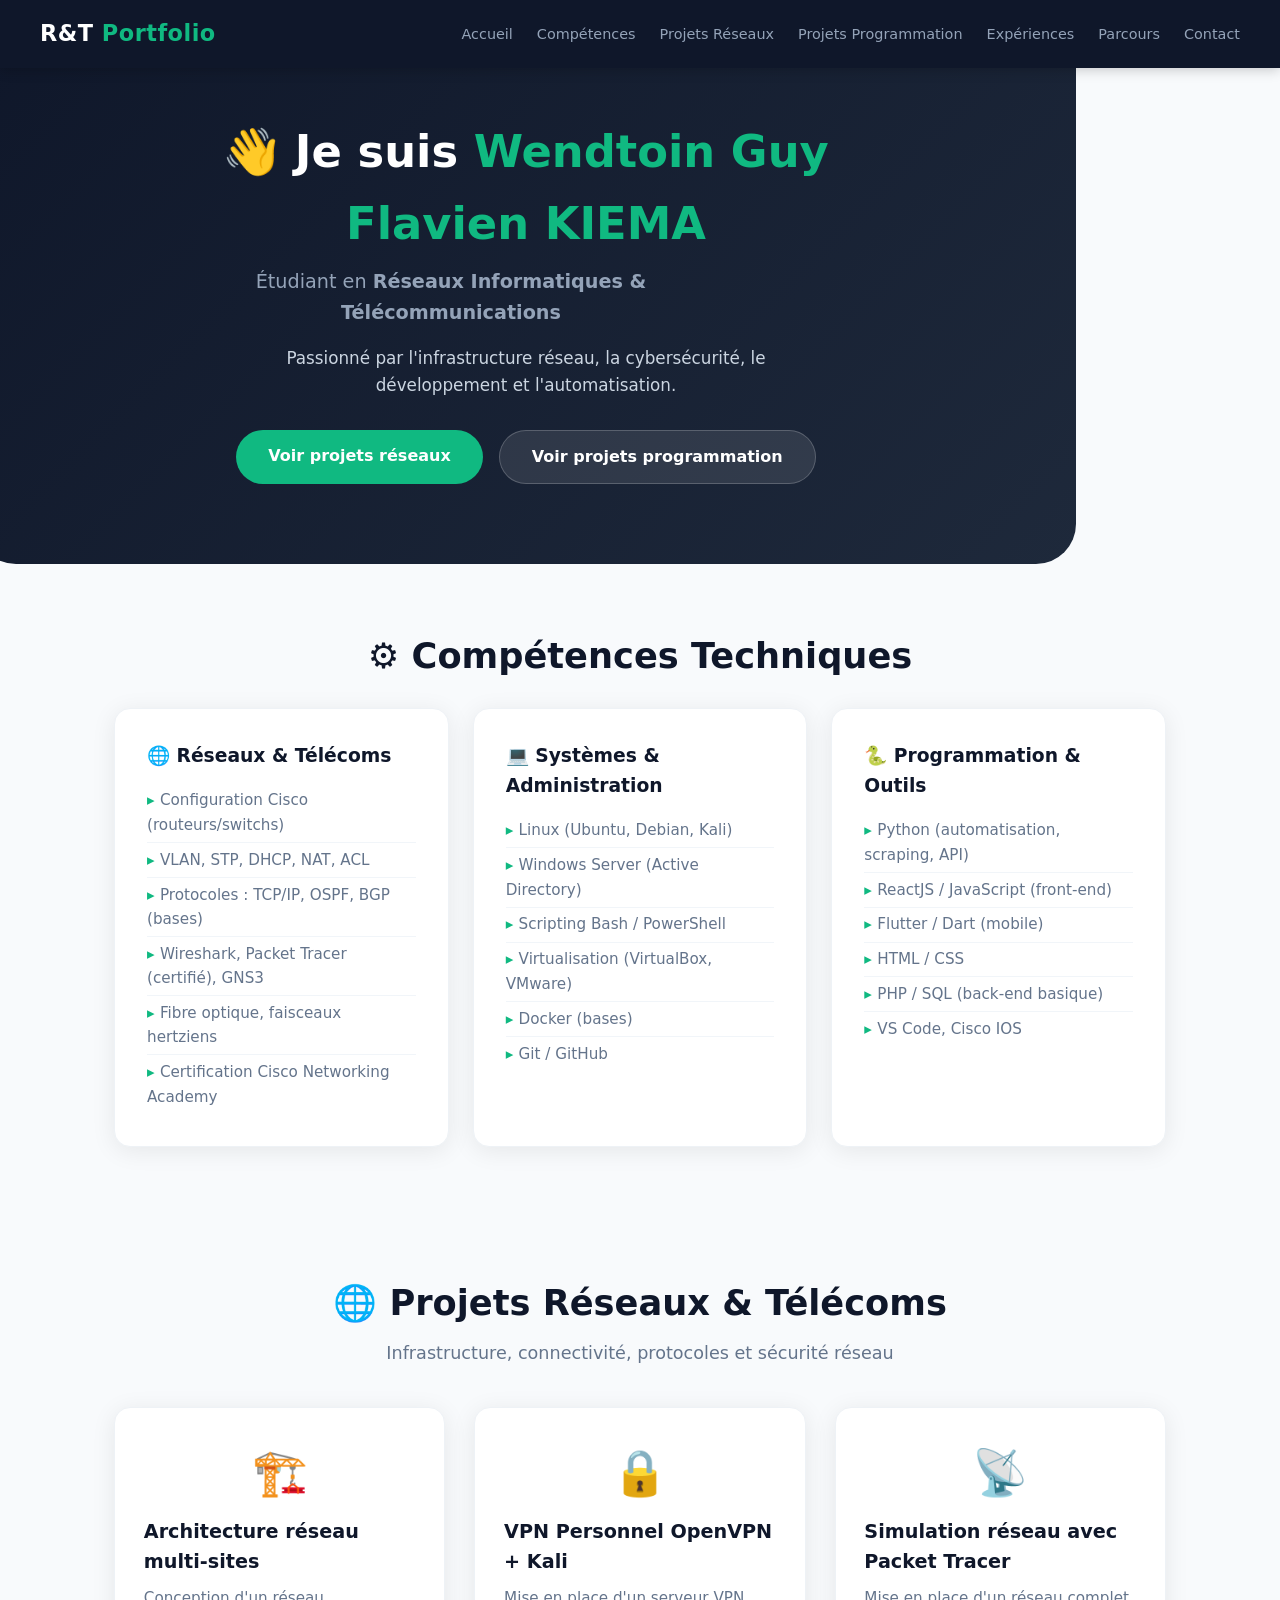
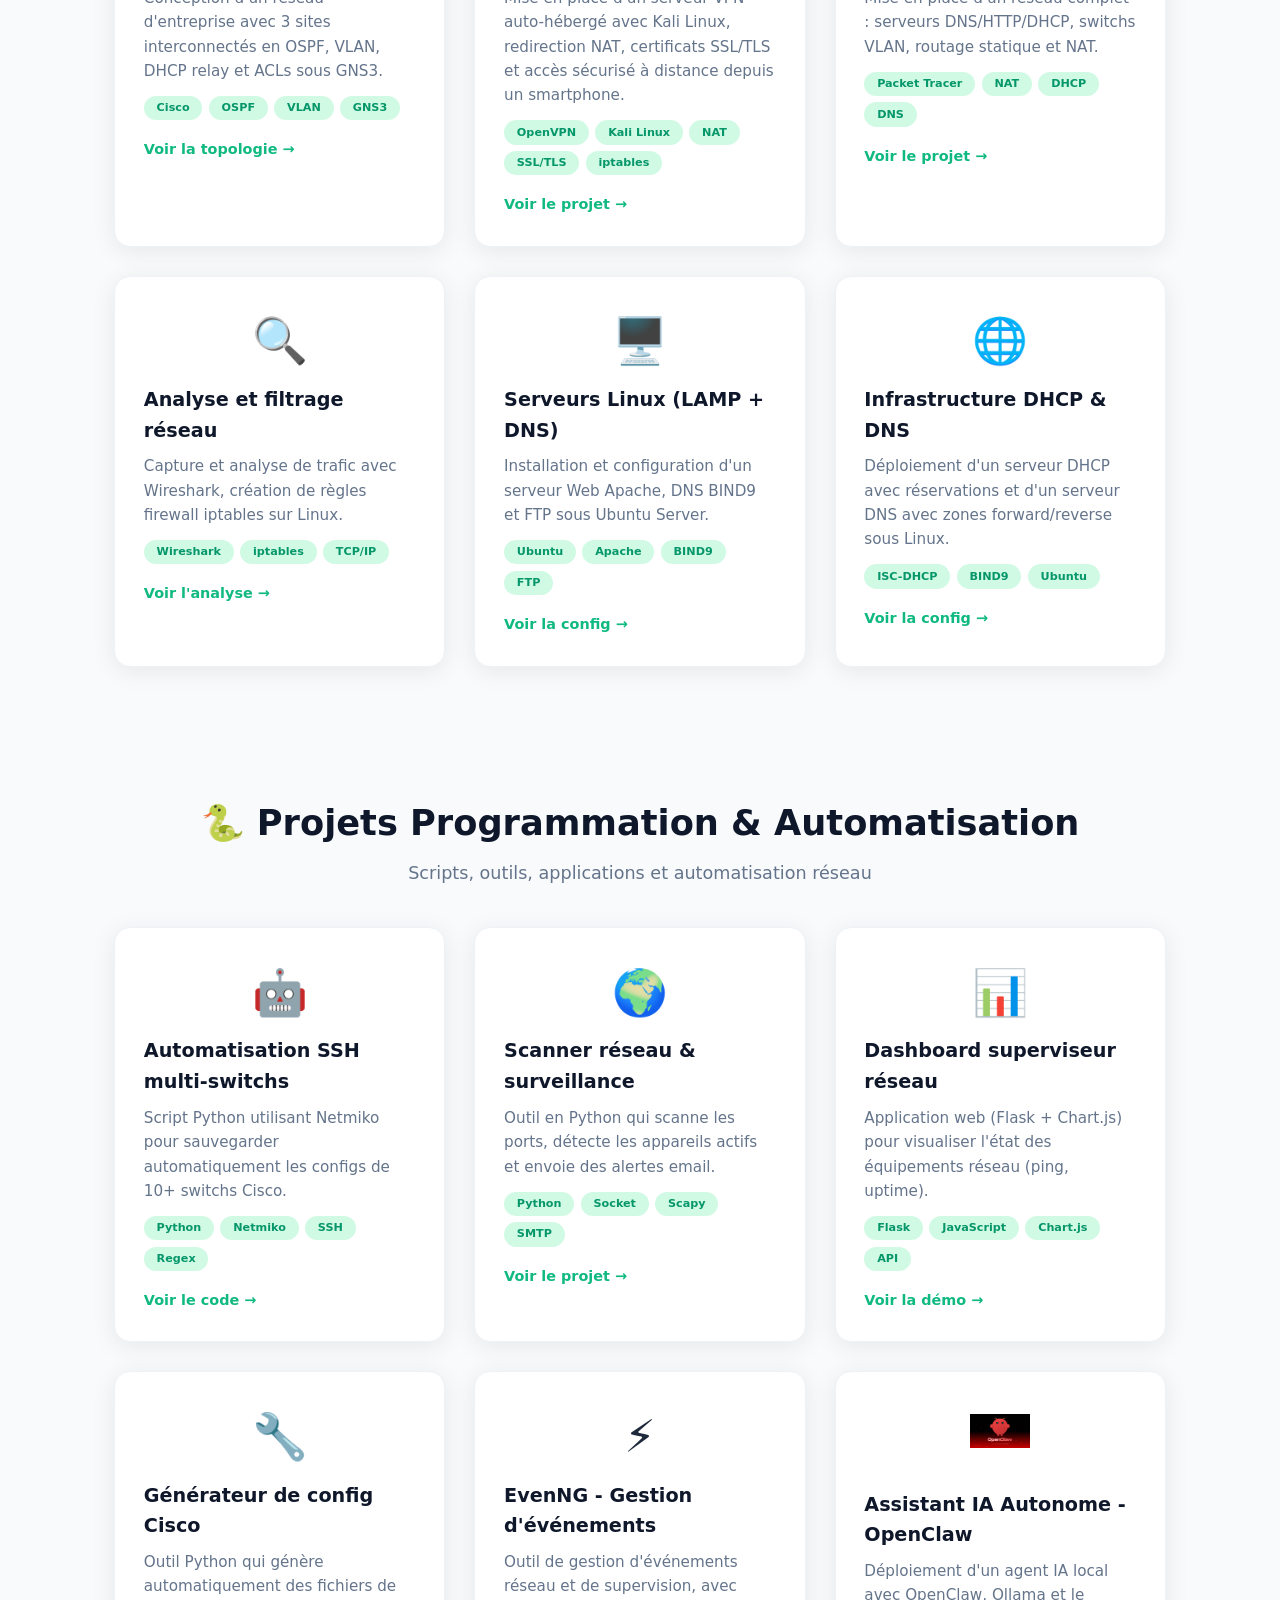
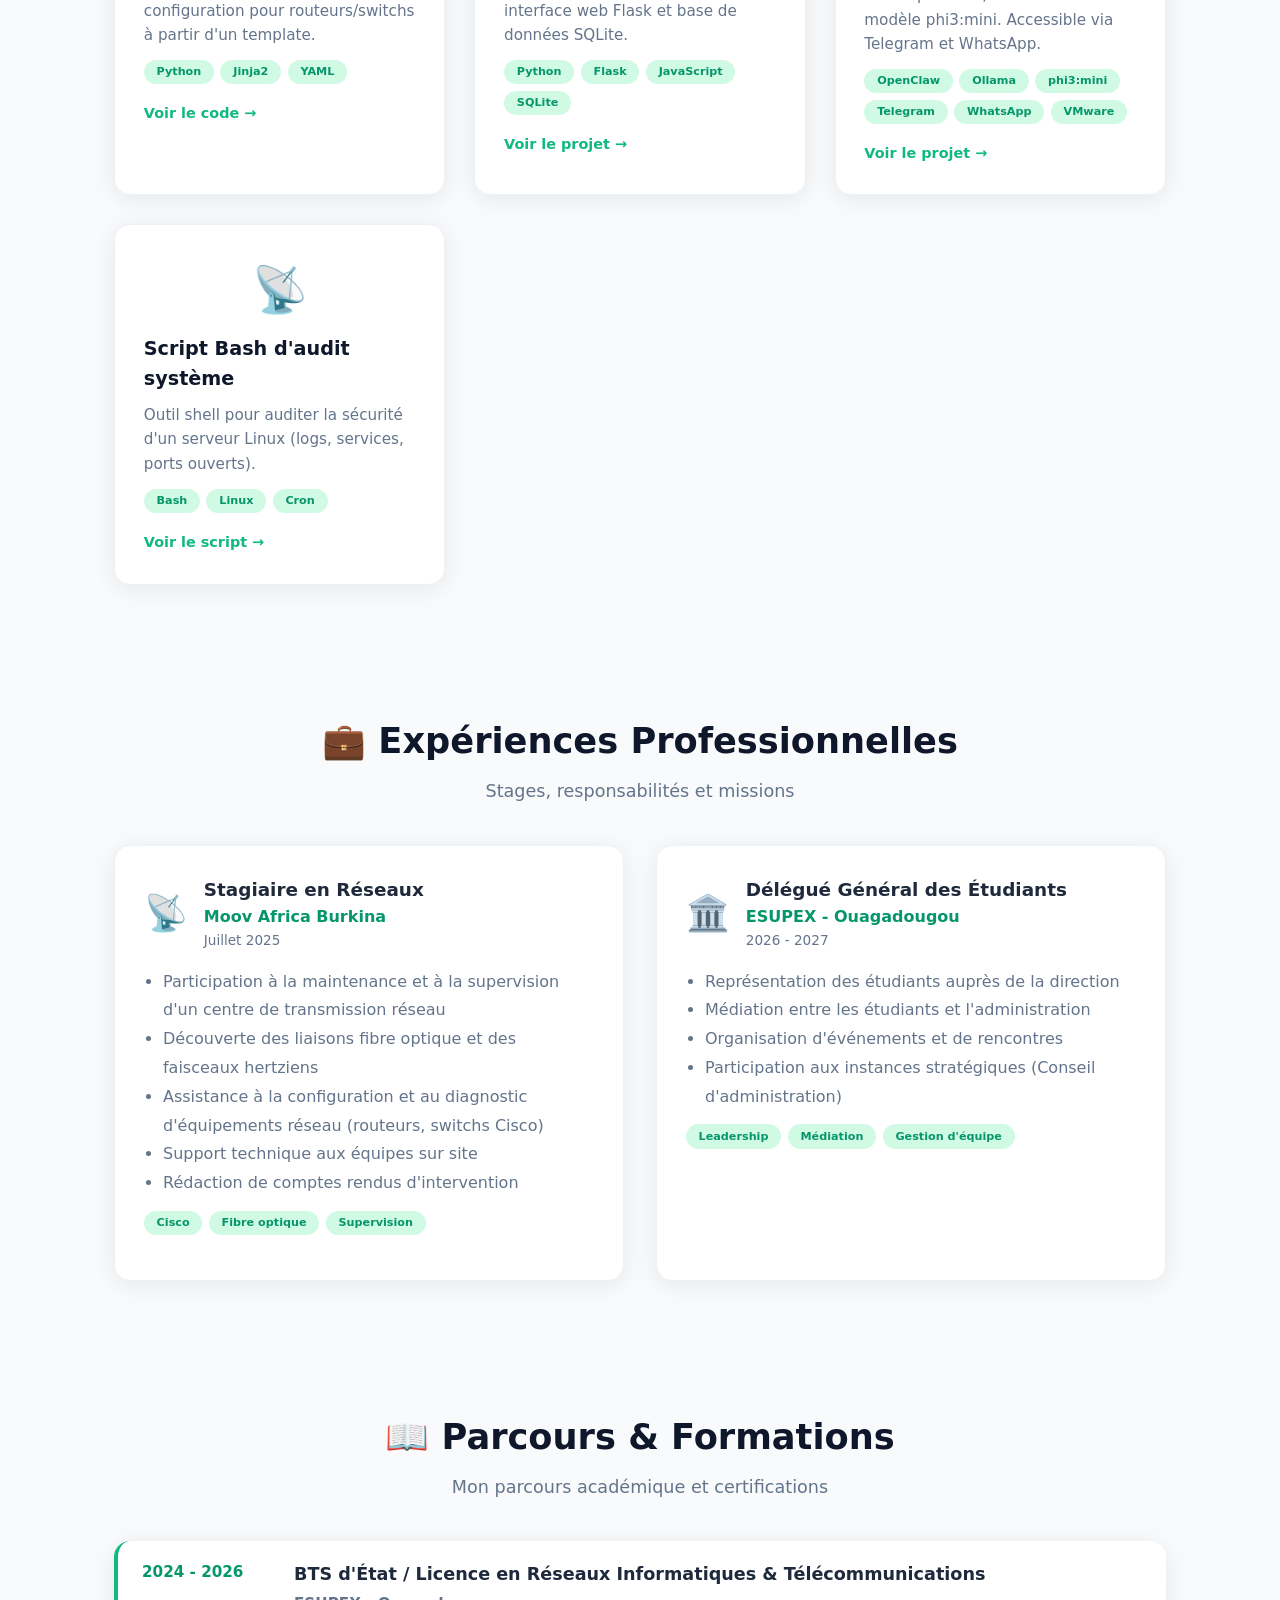
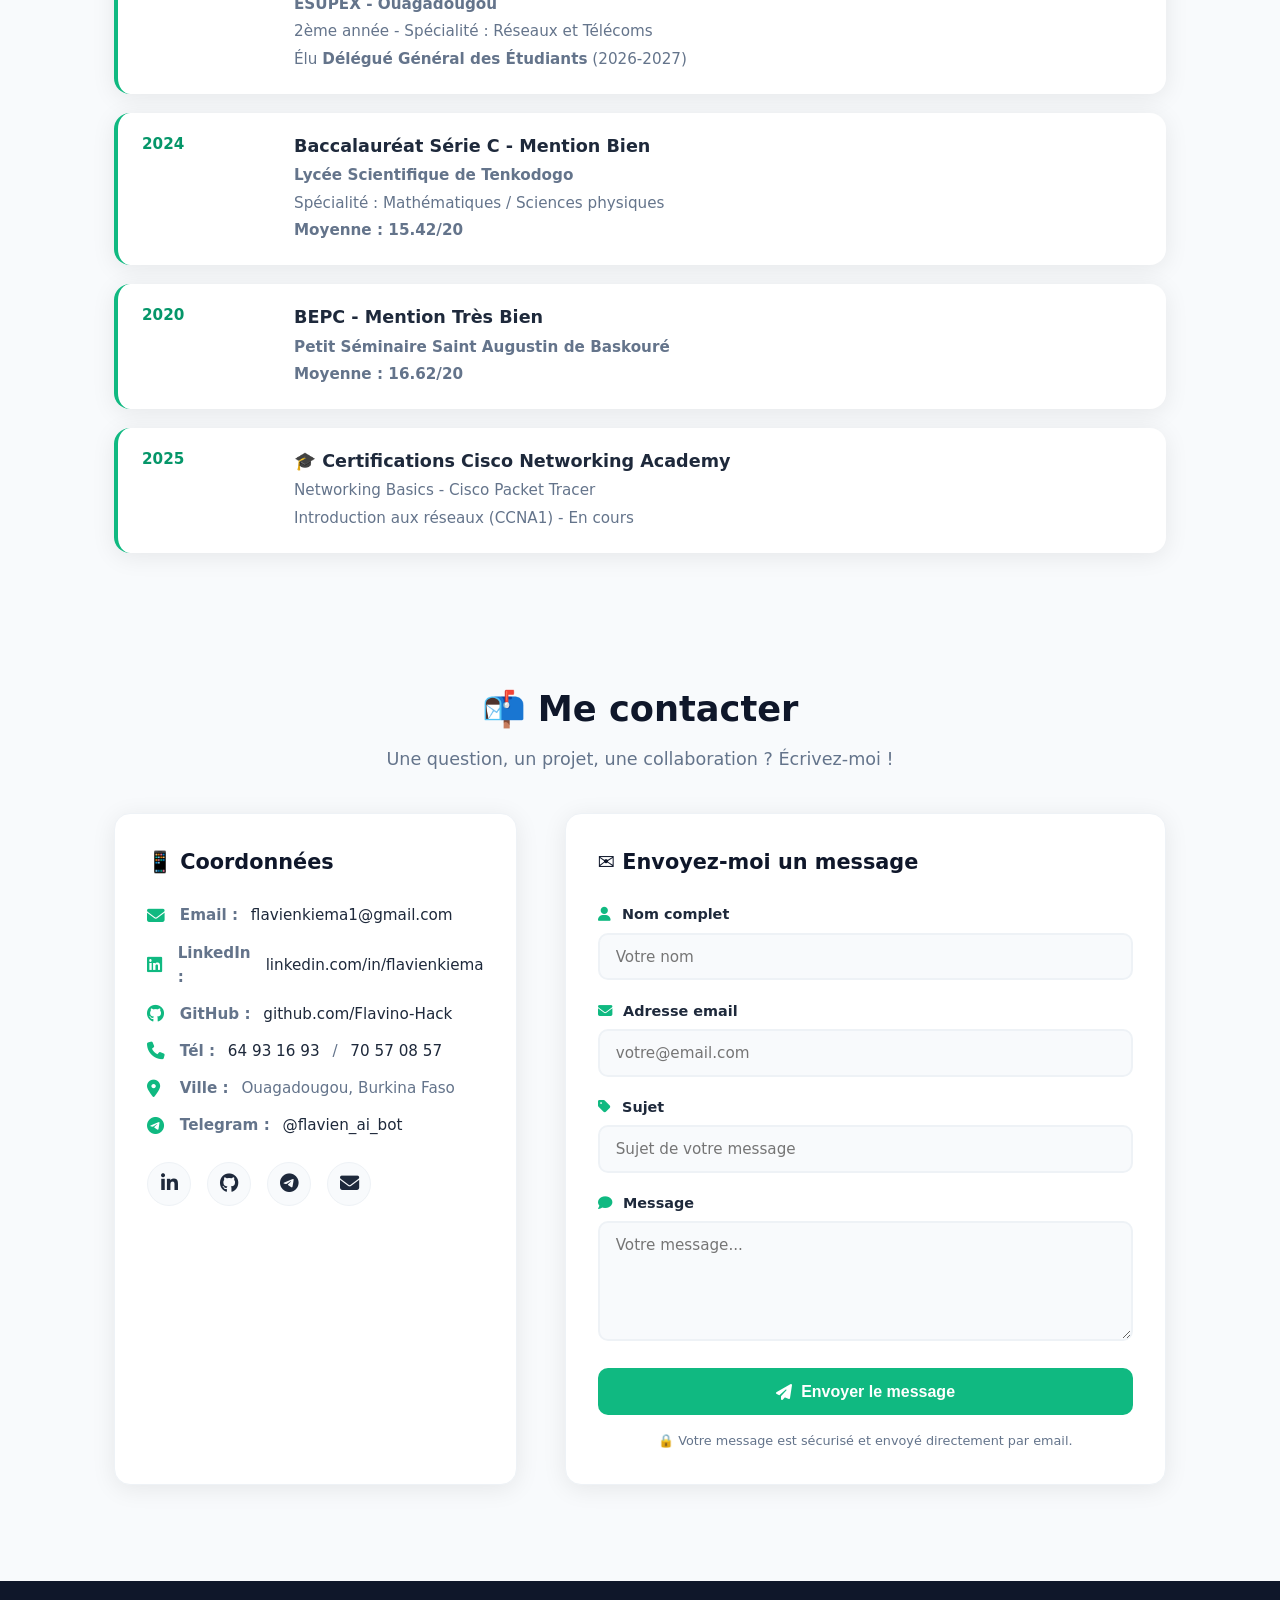
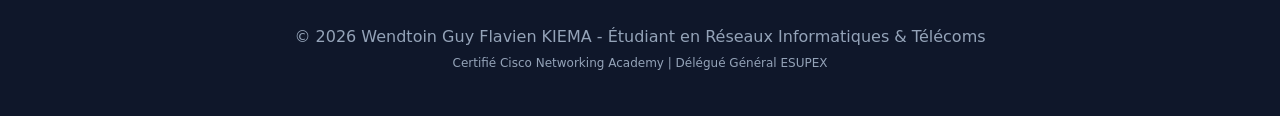
==== commit c4e23842: "Optimisations de la page vpn personnel" ====
--- a/index.html
+++ b/index.html
@@ -59,6 +59,7 @@
             font-size: 1.4rem;
             font-weight: 700;
             letter-spacing: 0.5px;
+            cursor: pointer;
         }
         .logo span { color: var(--accent); }
         .nav-links {
@@ -429,7 +430,9 @@
 <!-- ===== HEADER ===== -->
 <header>
     <nav>
-        <div class="logo">R&amp;T <span>Portfolio</span></div>
+        <a href="#accueil" style="text-decoration:none; color:inherit;">
+            <div class="logo">R&amp;T <span>Portfolio</span></div>
+        </a>
         <ul class="nav-links">
             <li><a href="#accueil">Accueil</a></li>
             <li><a href="#competences">Compétences</a></li>
@@ -506,6 +509,13 @@
             <p>Conception d'un réseau d'entreprise avec 3 sites interconnectés en OSPF, VLAN, DHCP relay et ACLs sous GNS3.</p>
             <div class="tech-tags"><span>Cisco</span><span>OSPF</span><span>VLAN</span><span>GNS3</span></div>
             <a href="#" class="btn-small">Voir la topologie →</a>
+        </div>
+        <div class="projet-card">
+            <div class="projet-image">🔒</div>
+            <h3>VPN Personnel OpenVPN + Kali</h3>
+            <p>Mise en place d'un serveur VPN auto-hébergé avec Kali Linux, redirection NAT, certificats SSL/TLS et accès sécurisé à distance depuis un smartphone.</p>
+            <div class="tech-tags"><span>OpenVPN</span><span>Kali Linux</span><span>NAT</span><span>SSL/TLS</span><span>iptables</span></div>
+            <a href="projets/vpn-personnel/" class="btn-small">Voir le projet →</a>
         </div>
         <div class="projet-card">
             <div class="projet-image">📡</div>
@@ -721,7 +731,6 @@
                 <textarea id="message" name="message" rows="5" placeholder="Votre message..." required></textarea>
             </div>
             <input type="hidden" name="_captcha" value="true">
-            <input type="hidden" name="_next" value="https://flavino-hack.github.io/merci.html">
             <button type="submit" class="btn btn-primary">
                 <i class="fas fa-paper-plane"></i> Envoyer le message
             </button>
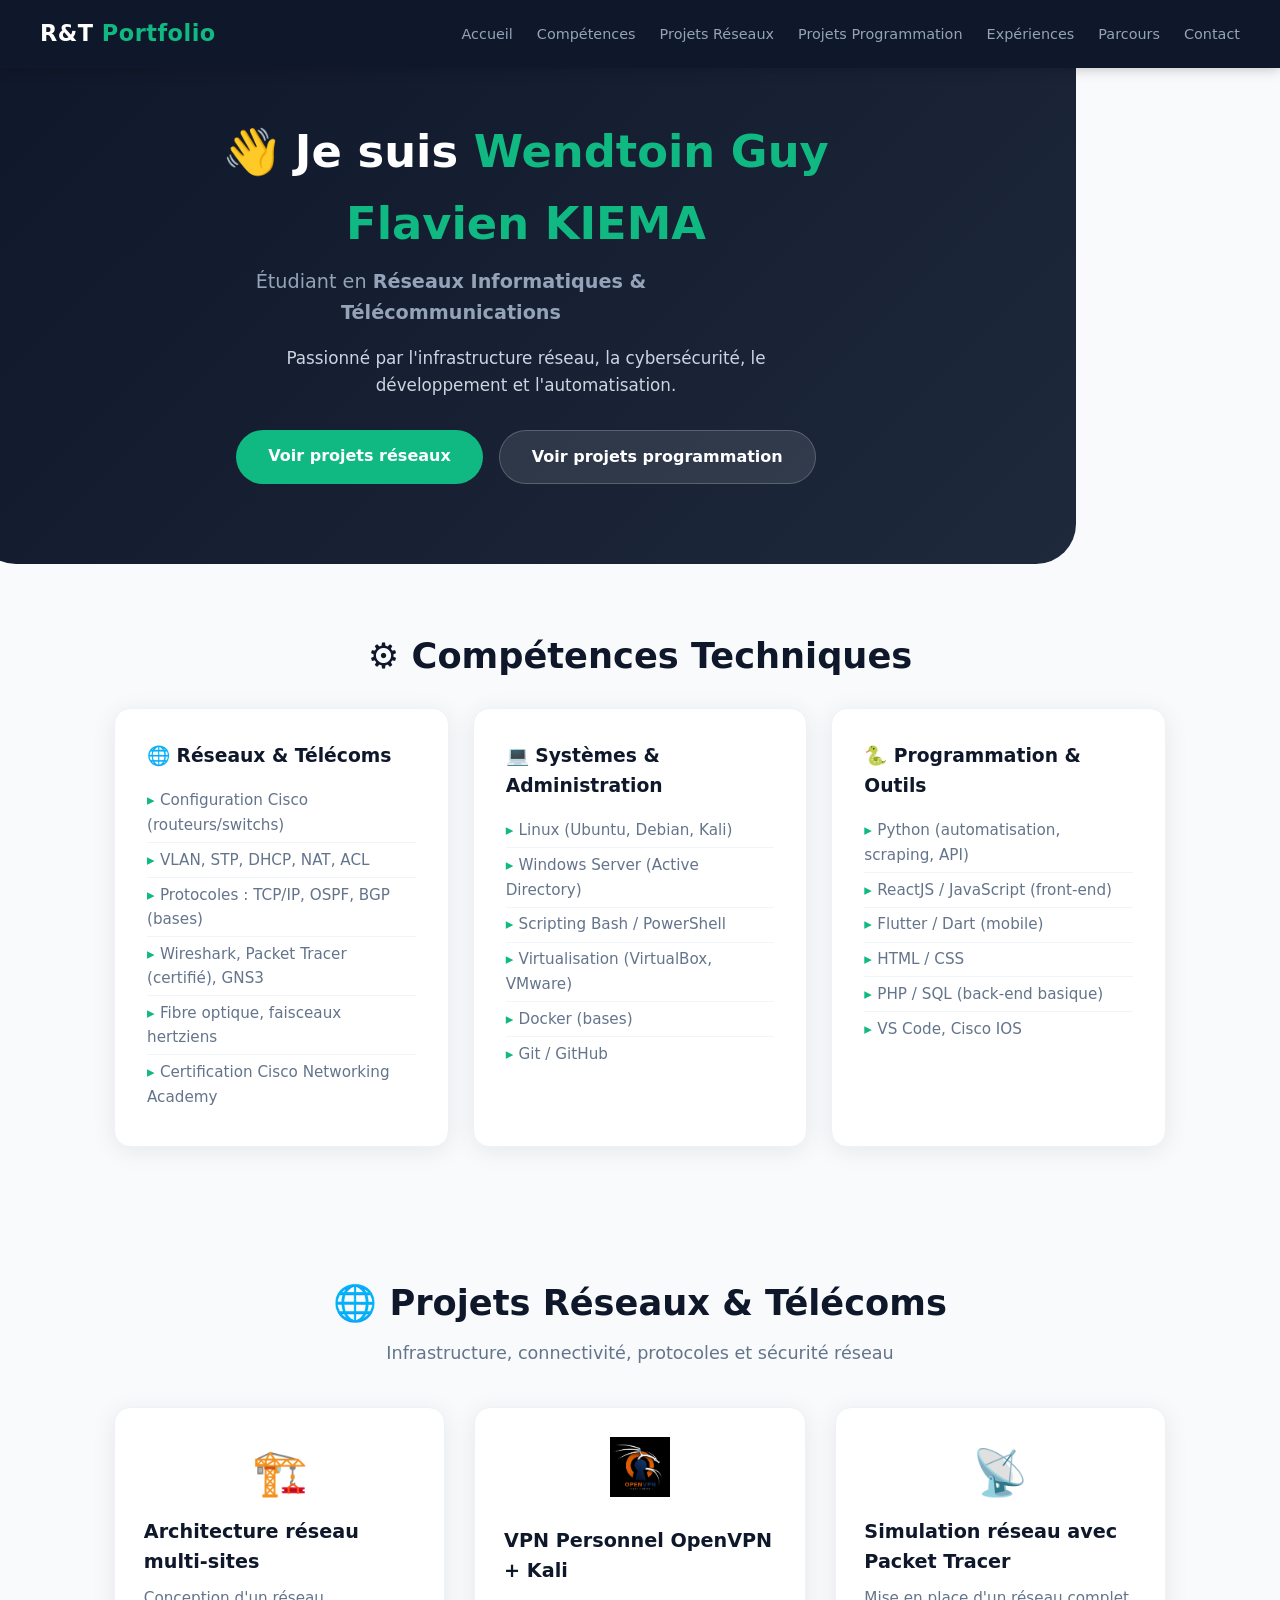
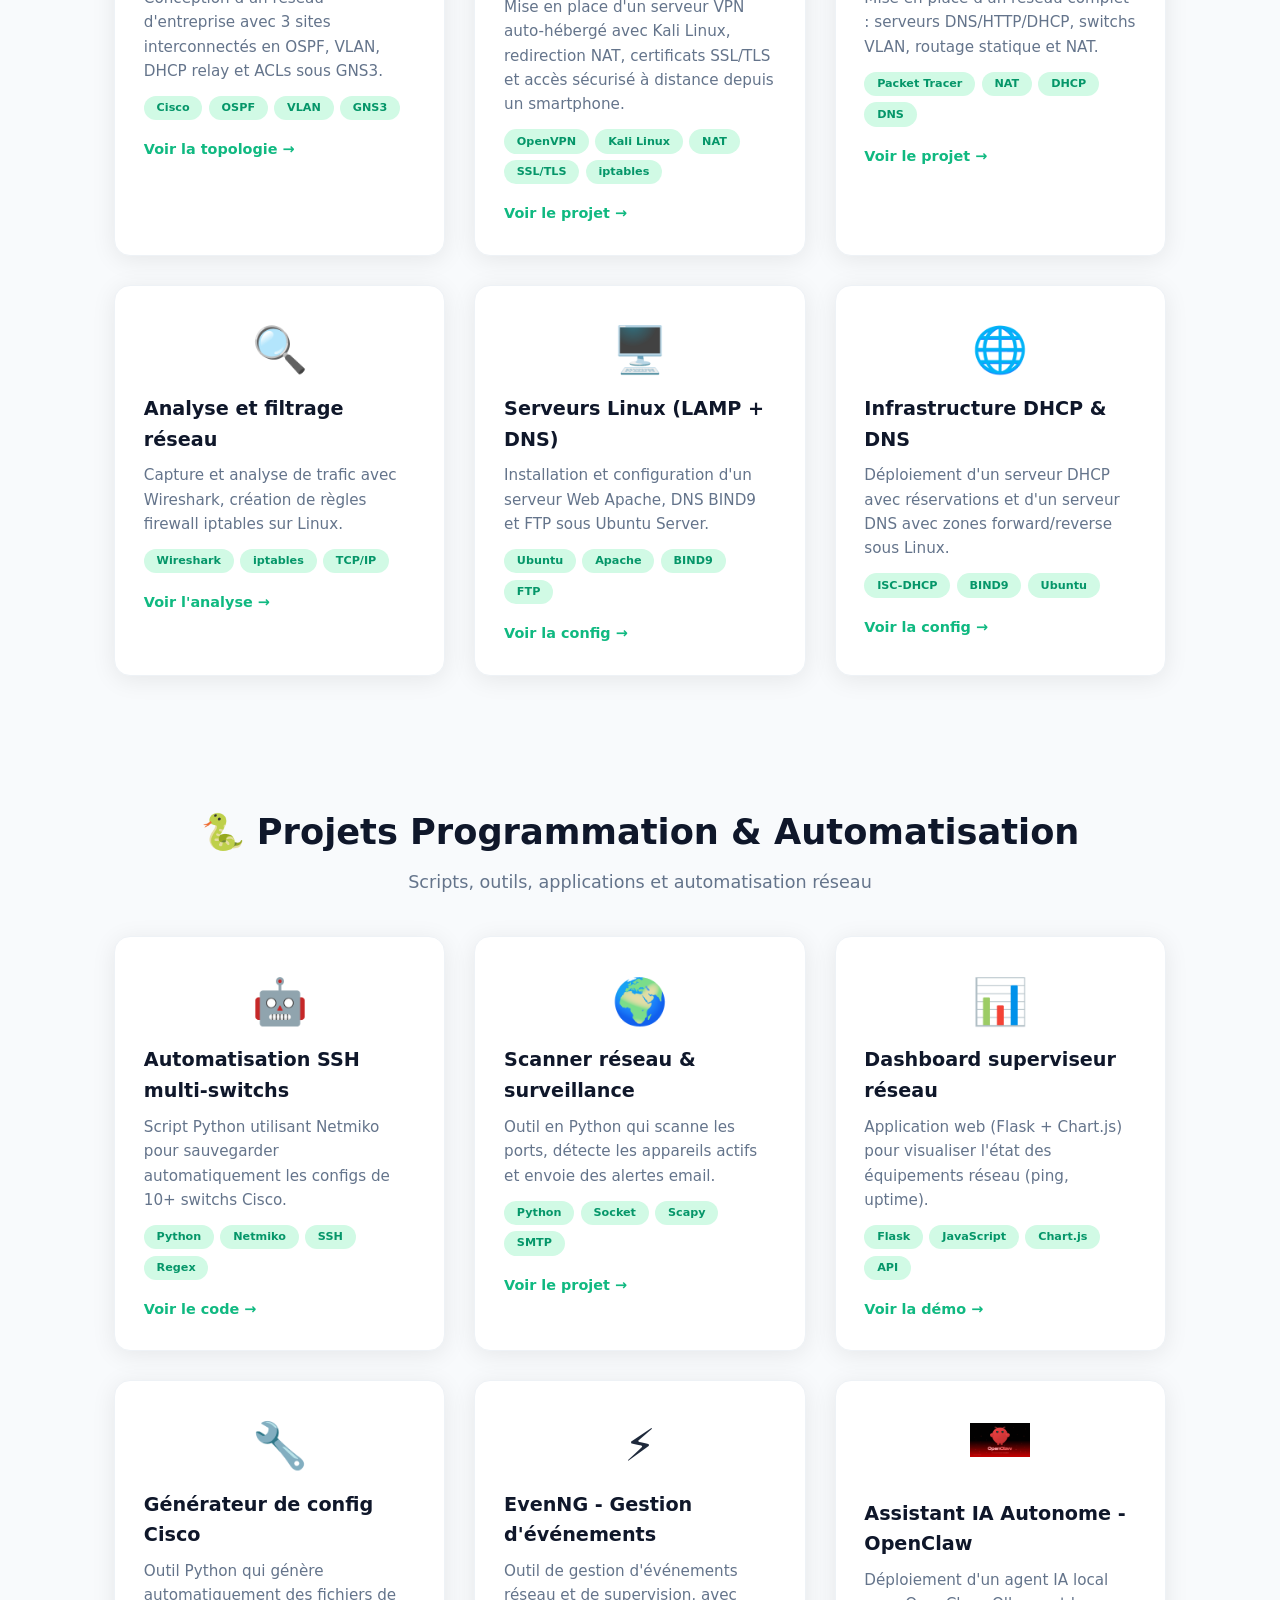
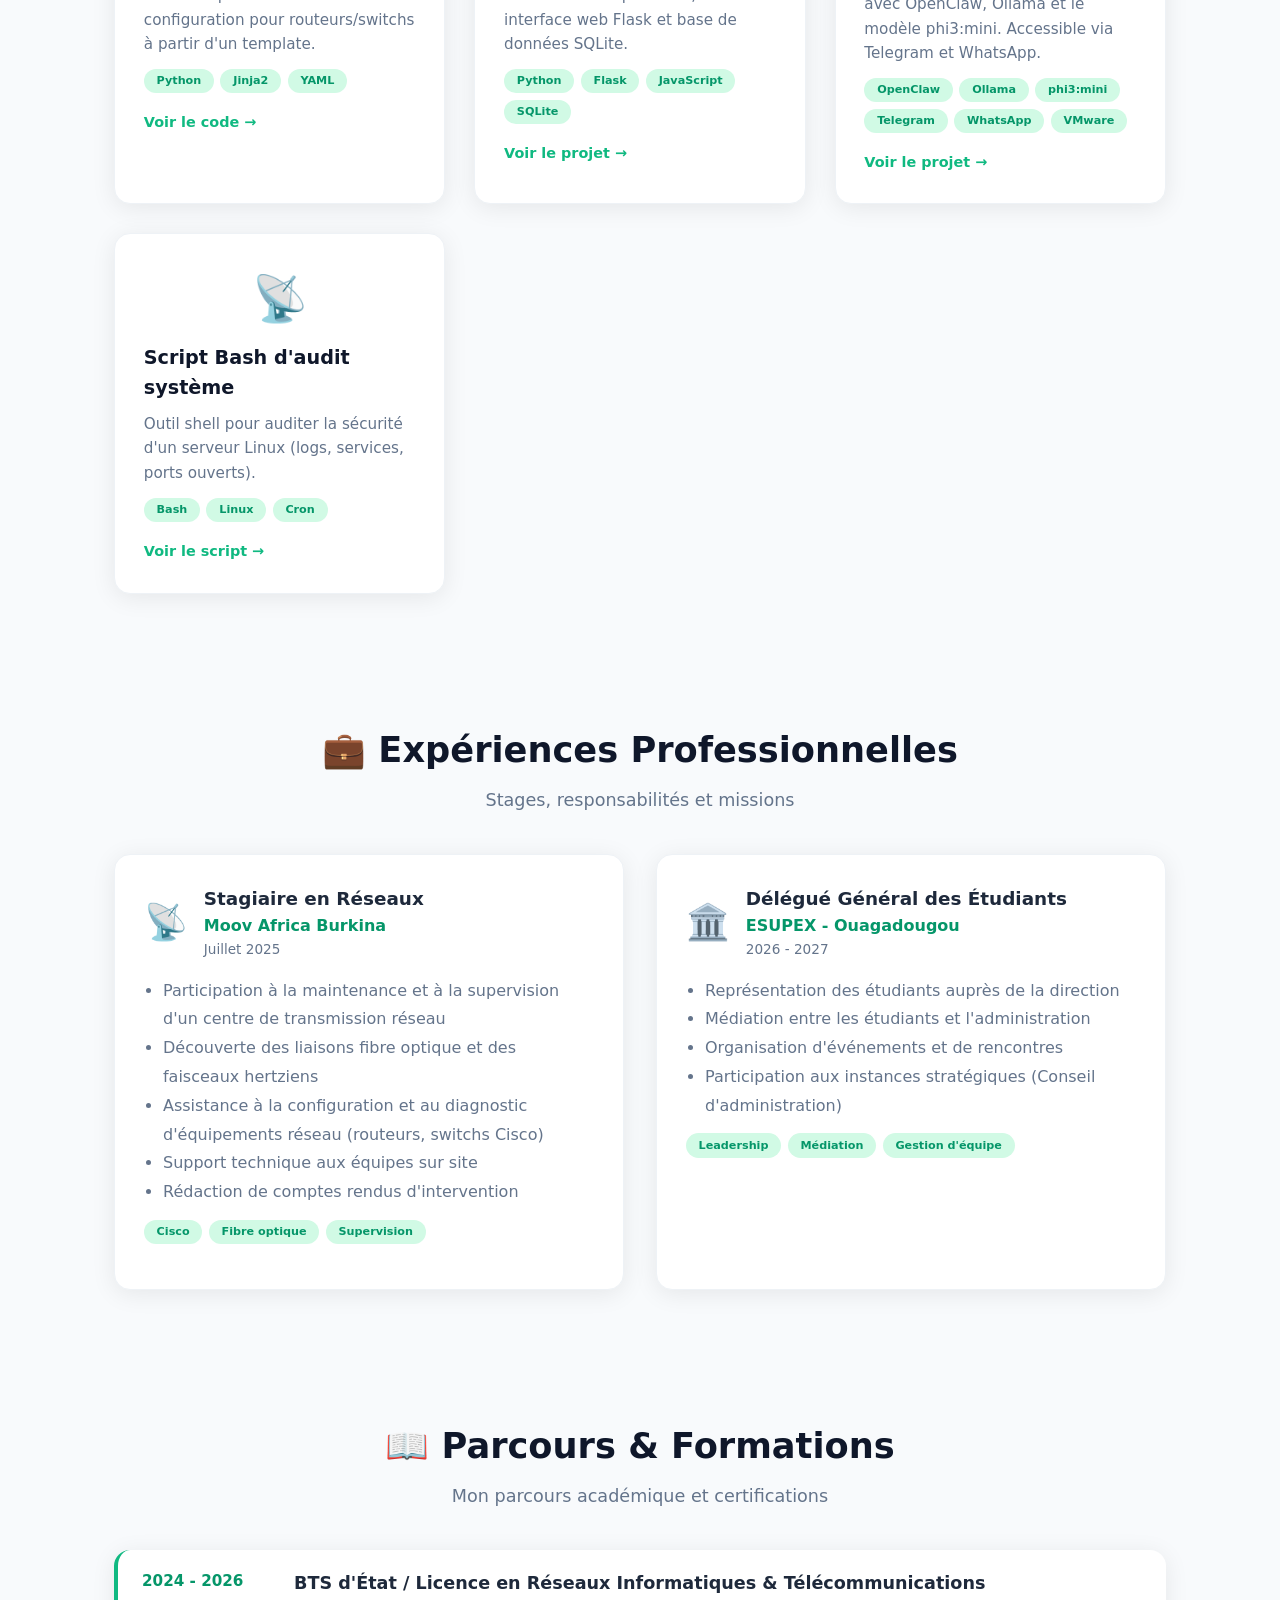
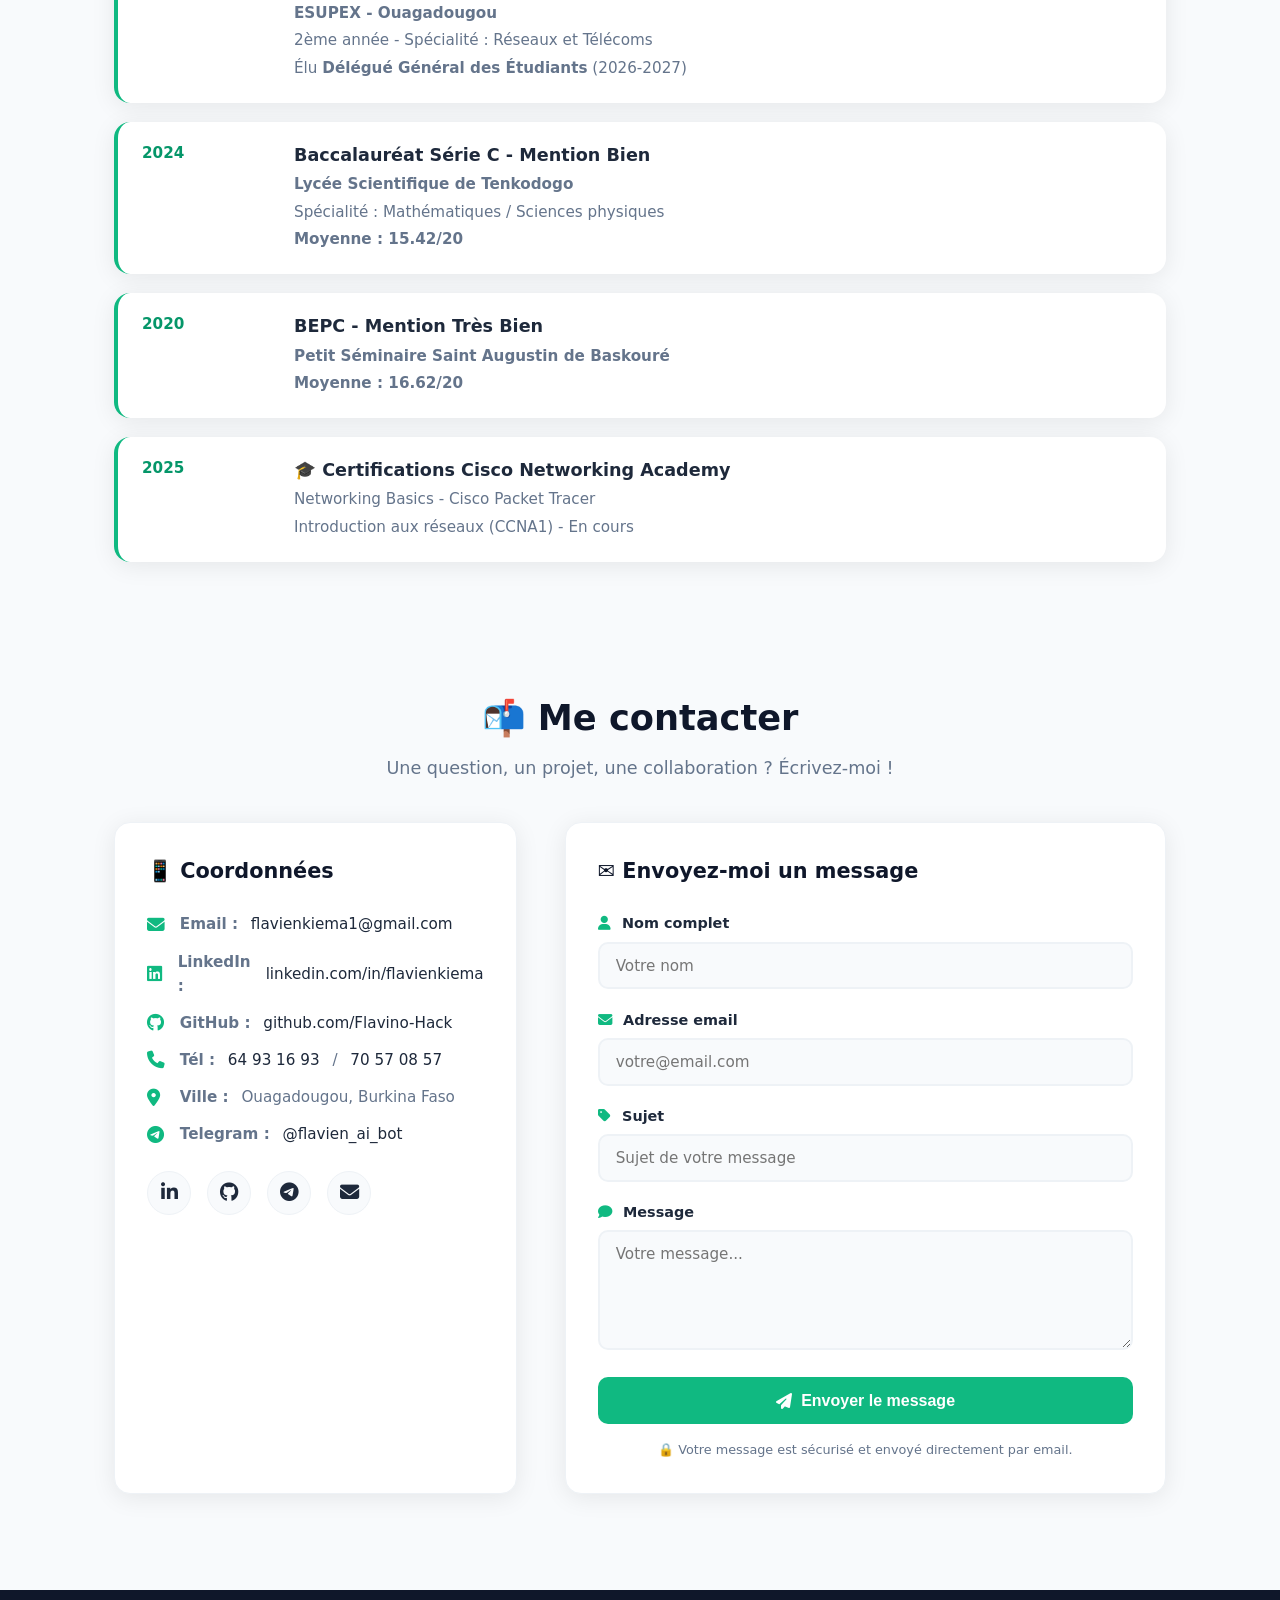
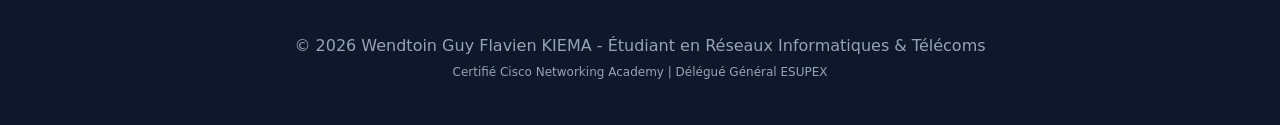
==== commit c9d6153f: "Optimisations de la page vpn personnel" ====
--- a/index.html
+++ b/index.html
@@ -510,13 +510,22 @@
             <div class="tech-tags"><span>Cisco</span><span>OSPF</span><span>VLAN</span><span>GNS3</span></div>
             <a href="#" class="btn-small">Voir la topologie →</a>
         </div>
-        <div class="projet-card">
-            <div class="projet-image">🔒</div>
-            <h3>VPN Personnel OpenVPN + Kali</h3>
-            <p>Mise en place d'un serveur VPN auto-hébergé avec Kali Linux, redirection NAT, certificats SSL/TLS et accès sécurisé à distance depuis un smartphone.</p>
-            <div class="tech-tags"><span>OpenVPN</span><span>Kali Linux</span><span>NAT</span><span>SSL/TLS</span><span>iptables</span></div>
-            <a href="projets/vpn-personnel/" class="btn-small">Voir le projet →</a>
-        </div>
+        <!-- Carte VPN avec logo -->
+        <div class="projet-card">
+    <div class="projet-image">
+        <img src="images/projets/vpn-personnel/logo.png" alt="Logo VPN" style="width:60px; height:60px; object-fit:contain;">
+    </div>
+    <h3>VPN Personnel OpenVPN + Kali</h3>
+    <p>Mise en place d'un serveur VPN auto-hébergé avec Kali Linux, redirection NAT, certificats SSL/TLS et accès sécurisé à distance depuis un smartphone.</p>
+    <div class="tech-tags">
+        <span>OpenVPN</span>
+        <span>Kali Linux</span>
+        <span>NAT</span>
+        <span>SSL/TLS</span>
+        <span>iptables</span>
+    </div>
+    <a href="projets/vpn-personnel/" class="btn-small">Voir le projet →</a>
+    </div>
         <div class="projet-card">
             <div class="projet-image">📡</div>
             <h3>Simulation réseau avec Packet Tracer</h3>
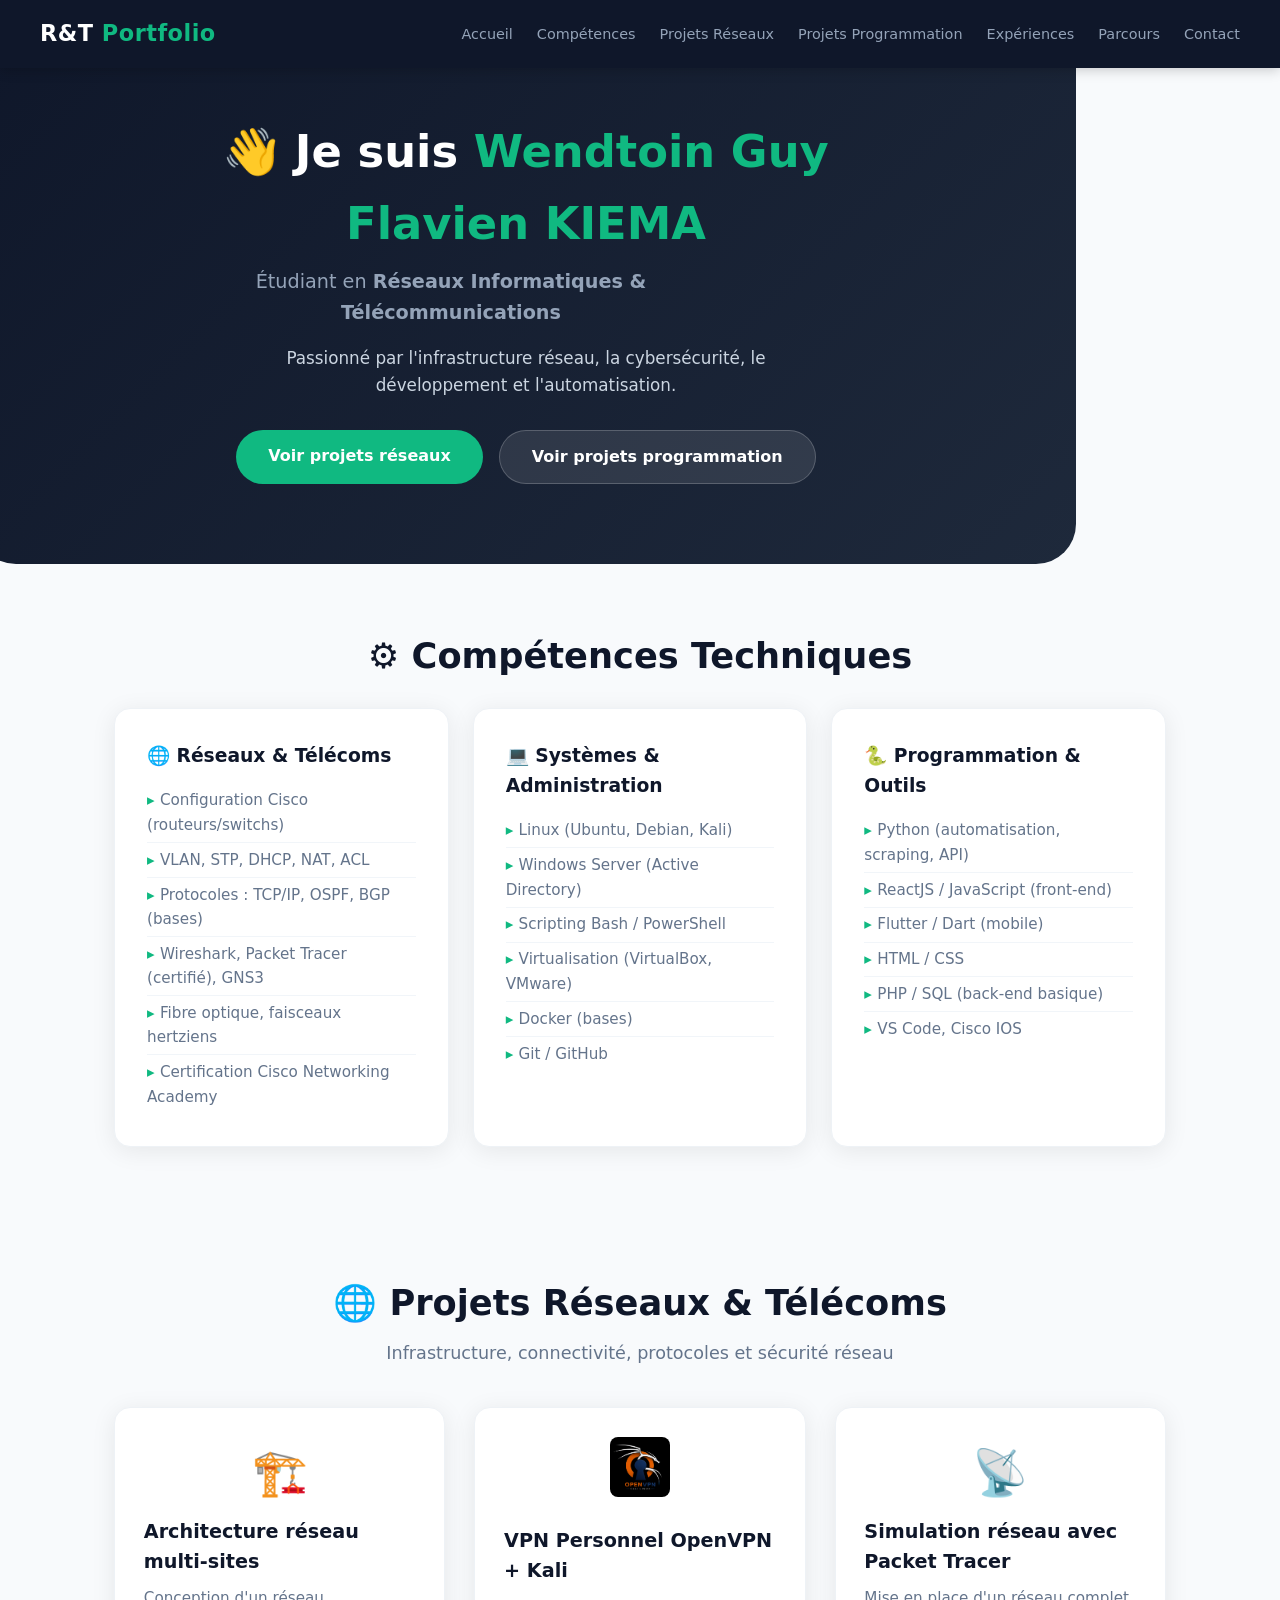
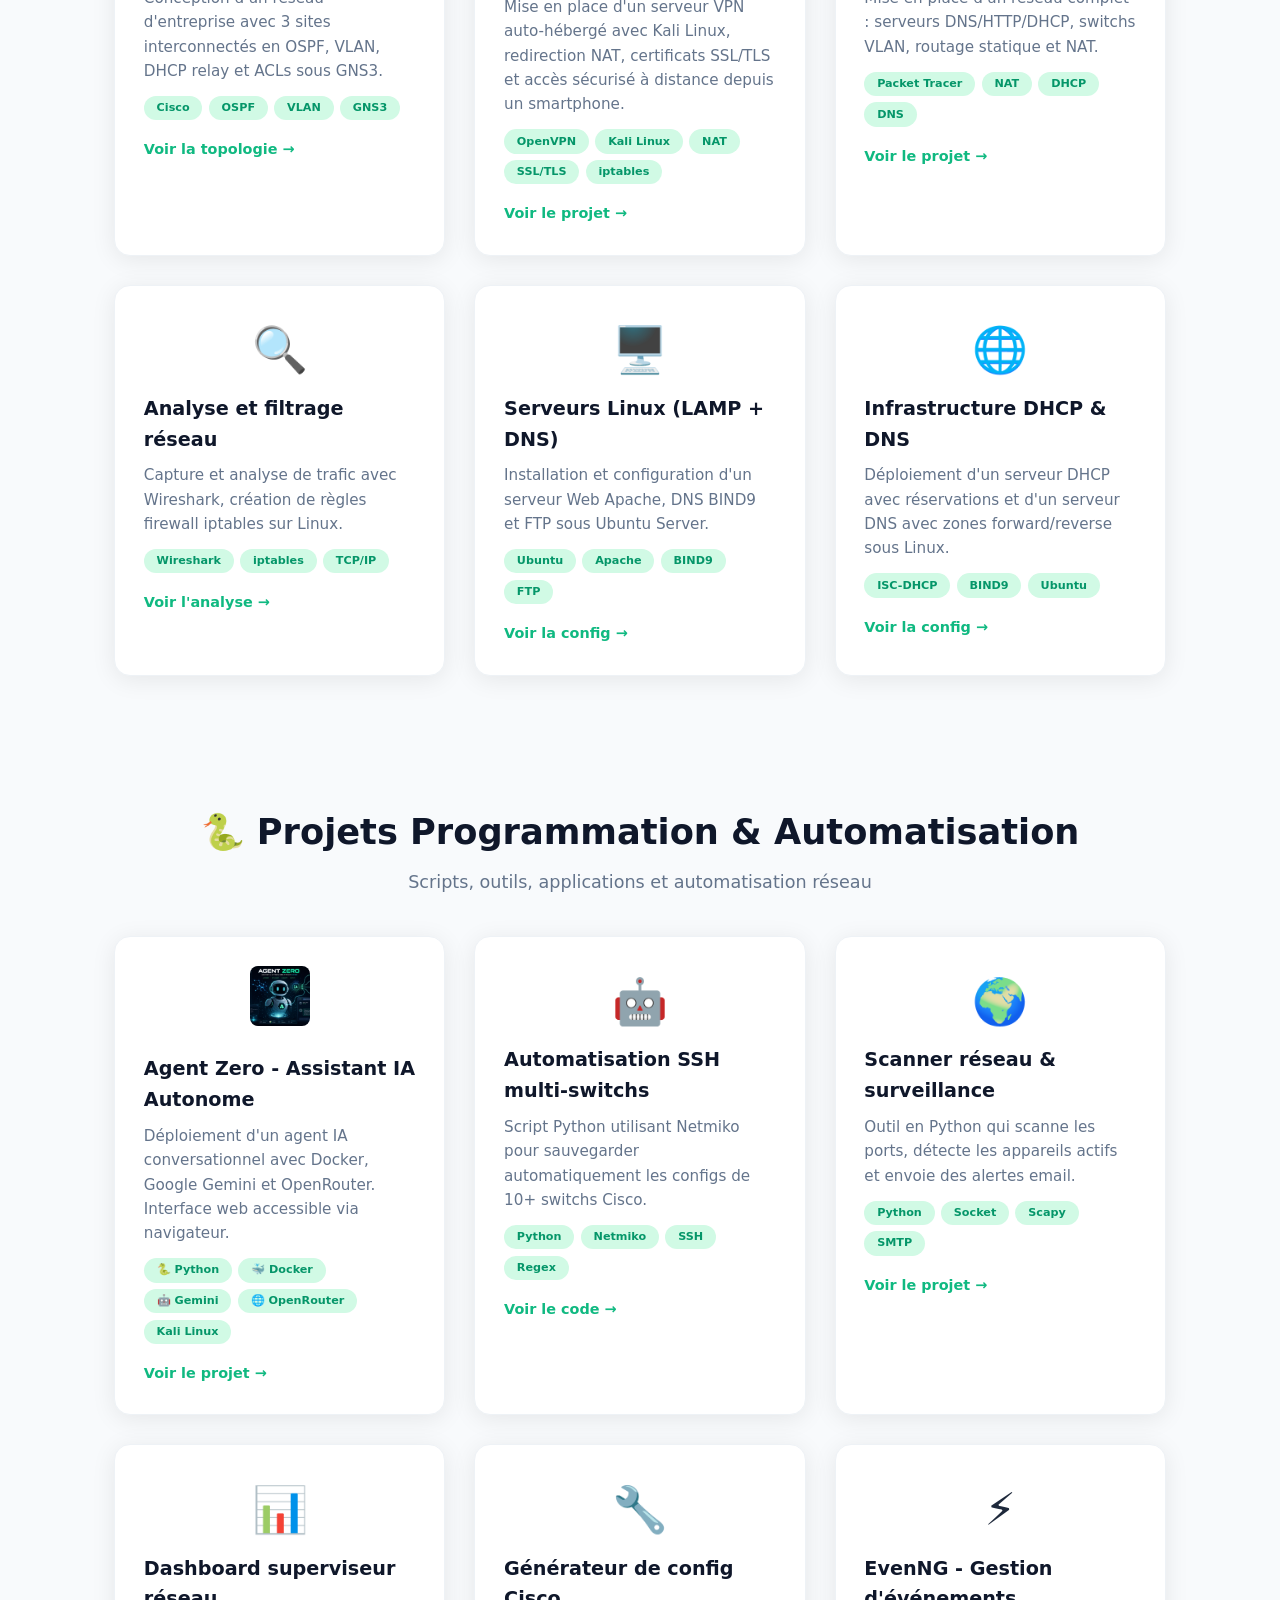
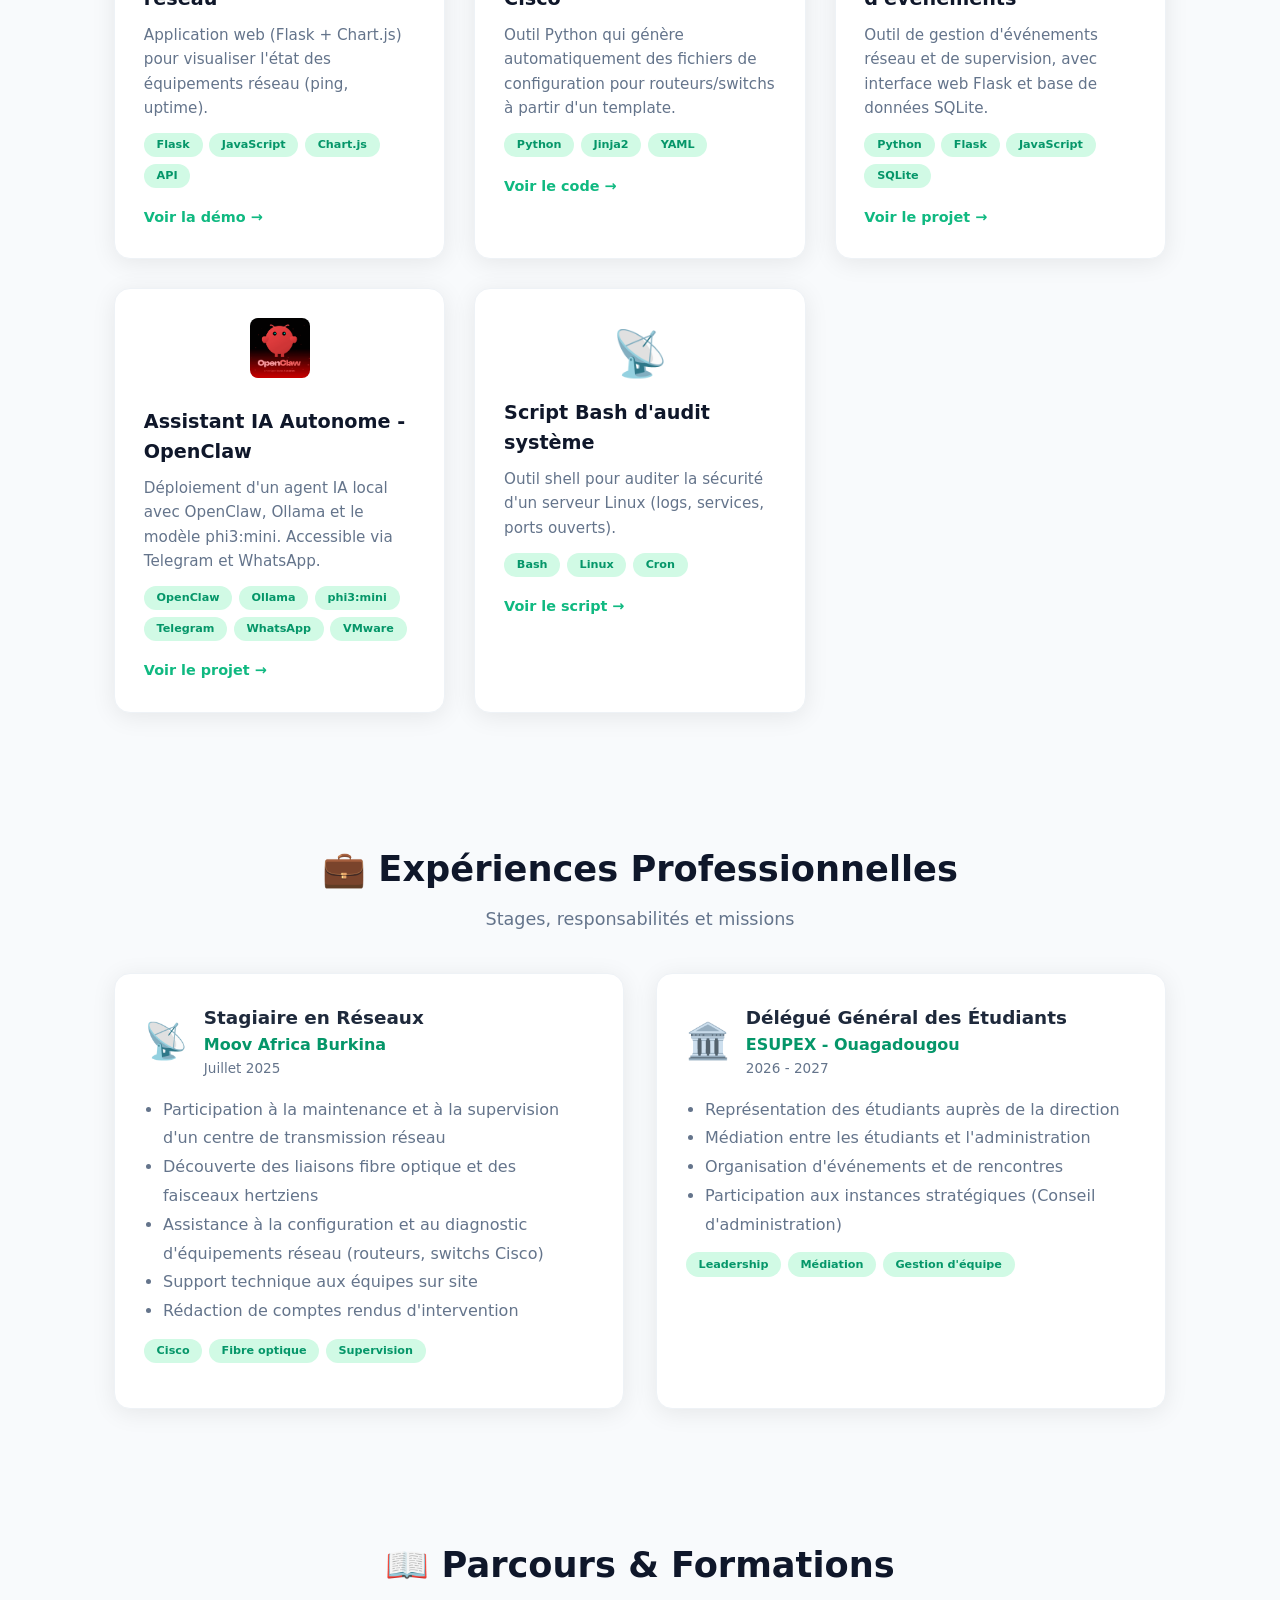
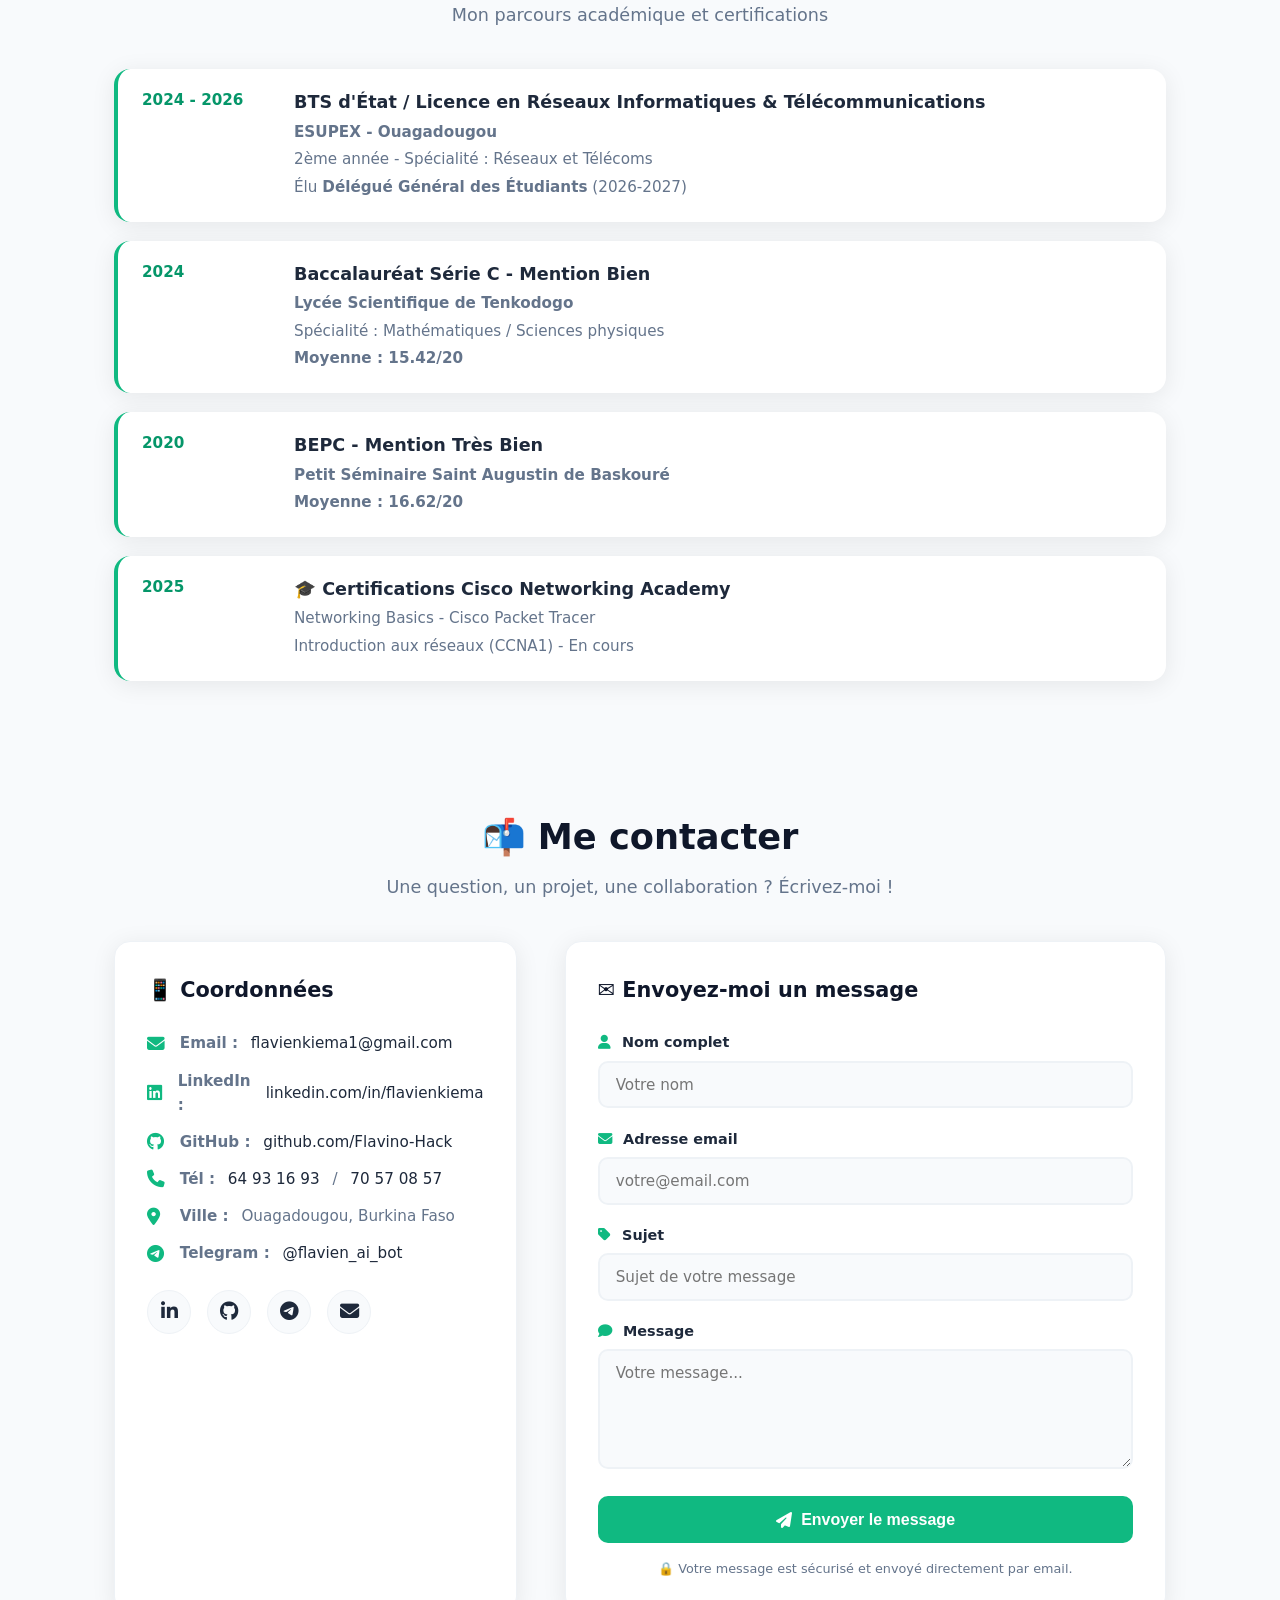
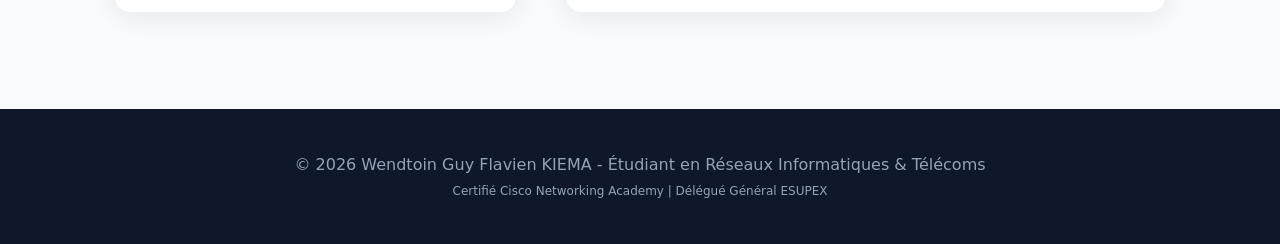
==== commit 66fad11b: "Initial commit - Portfolio R&T avec projet Agent Zero" ====
--- a/index.html
+++ b/index.html
@@ -210,7 +210,8 @@
         .projet-image img {
             width: 60px;
             height: 60px;
-            object-fit: contain;
+            object-fit: cover;
+            border-radius: 8px;
         }
         .projet-card h3 { color: var(--primary); font-size: 1.2rem; margin-bottom: 0.5rem; }
         .projet-card p { color: var(--text-light); font-size: 0.95rem; line-height: 1.6; }
@@ -508,24 +509,23 @@
             <h3>Architecture réseau multi-sites</h3>
             <p>Conception d'un réseau d'entreprise avec 3 sites interconnectés en OSPF, VLAN, DHCP relay et ACLs sous GNS3.</p>
             <div class="tech-tags"><span>Cisco</span><span>OSPF</span><span>VLAN</span><span>GNS3</span></div>
-            <a href="#" class="btn-small">Voir la topologie →</a>
-        </div>
-        <!-- Carte VPN avec logo -->
-        <div class="projet-card">
-    <div class="projet-image">
-        <img src="images/projets/vpn-personnel/logo.png" alt="Logo VPN" style="width:60px; height:60px; object-fit:contain;">
-    </div>
-    <h3>VPN Personnel OpenVPN + Kali</h3>
-    <p>Mise en place d'un serveur VPN auto-hébergé avec Kali Linux, redirection NAT, certificats SSL/TLS et accès sécurisé à distance depuis un smartphone.</p>
-    <div class="tech-tags">
-        <span>OpenVPN</span>
-        <span>Kali Linux</span>
-        <span>NAT</span>
-        <span>SSL/TLS</span>
-        <span>iptables</span>
-    </div>
-    <a href="projets/vpn-personnel/" class="btn-small">Voir le projet →</a>
-    </div>
+            <a href="projets/reseau-multi-sites/" class="btn-small">Voir la topologie →</a>
+        </div>
+        <div class="projet-card">
+            <div class="projet-image">
+                <img src="images/projets/vpn-personnel/logo.png" alt="Logo VPN" style="width:60px; height:60px; object-fit:contain;">
+            </div>
+            <h3>VPN Personnel OpenVPN + Kali</h3>
+            <p>Mise en place d'un serveur VPN auto-hébergé avec Kali Linux, redirection NAT, certificats SSL/TLS et accès sécurisé à distance depuis un smartphone.</p>
+            <div class="tech-tags">
+                <span>OpenVPN</span>
+                <span>Kali Linux</span>
+                <span>NAT</span>
+                <span>SSL/TLS</span>
+                <span>iptables</span>
+            </div>
+            <a href="projets/vpn-personnel/" class="btn-small">Voir le projet →</a>
+        </div>
         <div class="projet-card">
             <div class="projet-image">📡</div>
             <h3>Simulation réseau avec Packet Tracer</h3>
@@ -562,6 +562,24 @@
     <h2>🐍 Projets Programmation &amp; Automatisation</h2>
     <p class="section-subtitle">Scripts, outils, applications et automatisation réseau</p>
     <div class="projets-grid">
+
+        <!-- ===== Agent Zero ===== -->
+        <div class="projet-card">
+            <div class="projet-image">
+                <img src="images/projets/agent-zero/20.jpeg" alt="Agent Zero - Architecture">
+            </div>
+            <h3>Agent Zero - Assistant IA Autonome</h3>
+            <p>Déploiement d'un agent IA conversationnel avec Docker, Google Gemini et OpenRouter. Interface web accessible via navigateur.</p>
+            <div class="tech-tags">
+                <span>🐍 Python</span>
+                <span>🐳 Docker</span>
+                <span>🤖 Gemini</span>
+                <span>🌐 OpenRouter</span>
+                <span>Kali Linux</span>
+            </div>
+            <a href="projets/agent-zero/" class="btn-small">Voir le projet →</a>
+        </div>
+
         <div class="projet-card">
             <div class="projet-image">🤖</div>
             <h3>Automatisation SSH multi-switchs</h3>
@@ -595,7 +613,7 @@
             <h3>EvenNG - Gestion d'événements</h3>
             <p>Outil de gestion d'événements réseau et de supervision, avec interface web Flask et base de données SQLite.</p>
             <div class="tech-tags"><span>Python</span><span>Flask</span><span>JavaScript</span><span>SQLite</span></div>
-            <a href="#" class="btn-small">Voir le projet →</a>
+            <a href="projets/evenng/" class="btn-small">Voir le projet →</a>
         </div>
         <div class="projet-card">
             <div class="projet-image">
